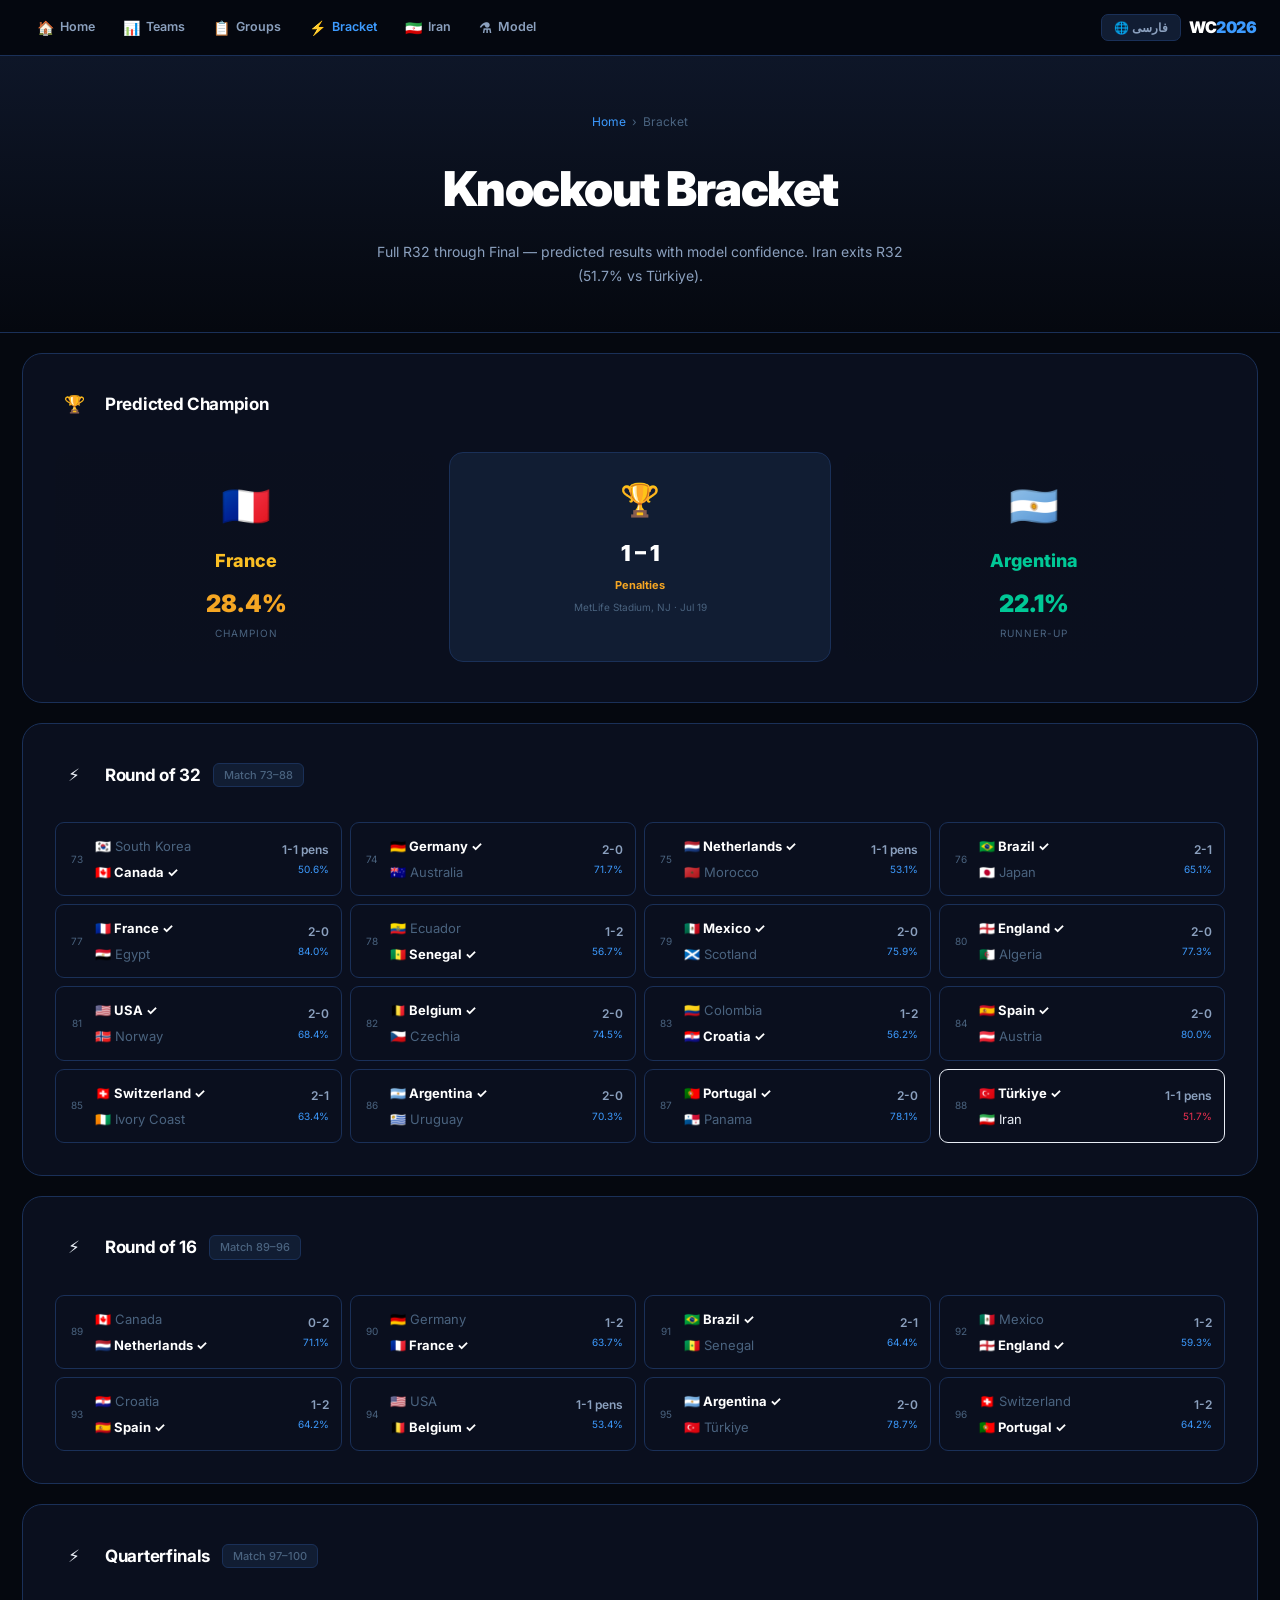
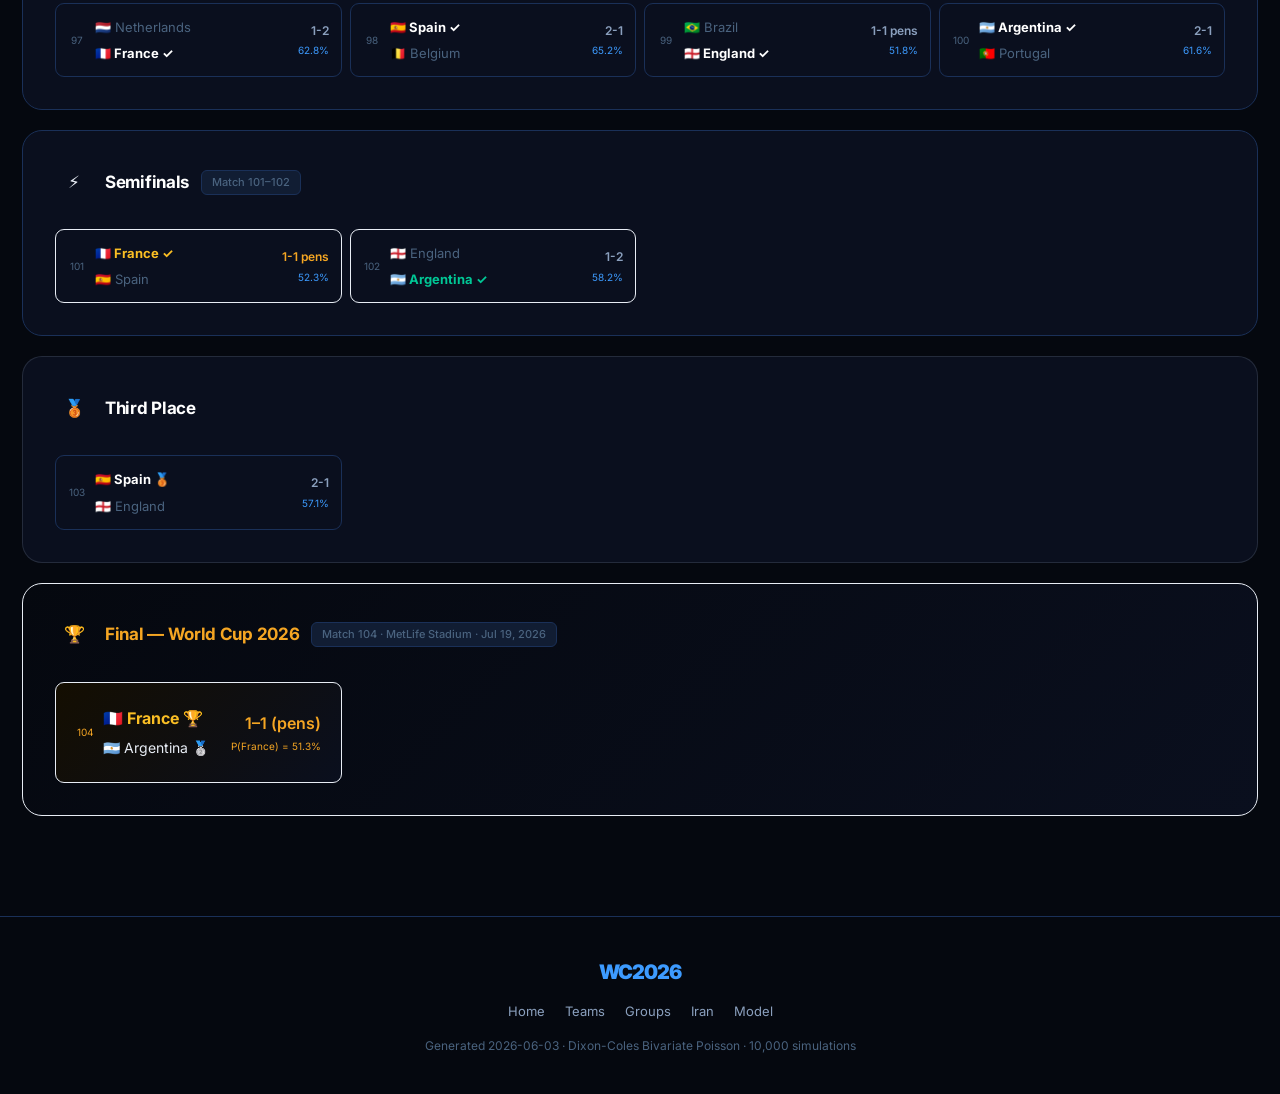
==== bracket.html @ c9d3f352 "Rebuild as multi-page site with modern UX and bilingual EN/FA support 6 pages: Home, Teams (searchab" ====
<!doctype html>
<html lang="en">
<head>
<meta charset="utf-8"/>
<meta name="viewport" content="width=device-width,initial-scale=1"/>
<title>Knockout Bracket — WC2026 Predictor</title>
<link rel="stylesheet" href="assets/style.css"/>
</head>
<body>
<nav>
  <div class="nav-links">
    <a class="nav-a" href="index.html"><span class="ico">🏠</span>Home</a>
    <a class="nav-a" href="teams.html"><span class="ico">📊</span>Teams</a>
    <a class="nav-a" href="groups.html"><span class="ico">📋</span>Groups</a>
    <a class="nav-a on" href="bracket.html"><span class="ico">⚡</span>Bracket</a>
    <a class="nav-a" href="iran.html"><span class="ico">🇮🇷</span>Iran</a>
    <a class="nav-a" href="model.html"><span class="ico">⚗</span>Model</a>
  </div>
  <button class="mob-menu" onclick="toggleMobileNav()">☰</button>
  <button class="lang-btn" onclick="toggleLang()" id="langbtn">🌐 فارسی</button>
  <a class="nav-brand" href="index.html">WC<span>2026</span></a>
</nav>

<div class="page-hero">
  <div class="breadcrumb"><a href="index.html">Home</a> <span>›</span> <span>Bracket</span></div>
  <h1 data-en="Knockout Bracket" data-fa="مسیر حذفی">Knockout Bracket</h1>
  <p data-en="Full R32 through Final — predicted results with model confidence. Iran exits R32 (51.7% vs Türkiye)." data-fa="از R32 تا فینال — نتایج پیش‌بینی‌شده با درصد اطمینان. ایران در R32 حذف می‌شود (۵۱.۷٪ در برابر ترکیه).">Full R32 through Final — predicted results with model confidence. Iran exits R32 (51.7% vs Türkiye).</p>
</div>

<main>

<div class="sec">
  <div class="sec-head">
    <div class="sec-ico">🏆</div>
    <div class="sec-ttl" data-en="Predicted Champion" data-fa="قهرمان پیش‌بینی‌شده">Predicted Champion</div>
  </div>
  <div style="display:grid;grid-template-columns:1fr 1fr 1fr;gap:12px;margin-bottom:8px">
    <div style="background:linear-gradient(135deg,#13100208,var(--s1));border:1px solid var(--gold)55;border-radius:var(--r);padding:20px;text-align:center">
      <div style="font-size:40px;margin-bottom:6px">🇫🇷</div>
      <div style="font-size:18px;font-weight:800;color:var(--amber)">France</div>
      <div style="font-size:24px;font-weight:900;color:var(--gold);margin-top:8px">28.4%</div>
      <div style="font-size:10px;color:var(--dim);text-transform:uppercase;letter-spacing:1px" data-en="Champion" data-fa="قهرمان">Champion</div>
    </div>
    <div style="background:var(--card);border:1px solid var(--b1);border-radius:var(--r);padding:20px;text-align:center">
      <div style="font-size:32px;margin-bottom:8px">🏆</div>
      <div style="font-size:22px;font-weight:900;color:#fff">1 – 1</div>
      <div style="font-size:11px;color:var(--gold);font-weight:700;margin-top:4px" data-en="Penalties" data-fa="پنالتی">Penalties</div>
      <div style="font-size:10px;color:var(--dim);margin-top:4px" data-en="MetLife Stadium, NJ · Jul 19" data-fa="ورزشگاه متلایف · ۱۹ ژوئیه">MetLife Stadium, NJ · Jul 19</div>
    </div>
    <div style="background:linear-gradient(135deg,#07160908,var(--s1));border:1px solid var(--teal)55;border-radius:var(--r);padding:20px;text-align:center">
      <div style="font-size:40px;margin-bottom:6px">🇦🇷</div>
      <div style="font-size:18px;font-weight:800;color:var(--teal)">Argentina</div>
      <div style="font-size:24px;font-weight:900;color:var(--teal);margin-top:8px">22.1%</div>
      <div style="font-size:10px;color:var(--dim);text-transform:uppercase;letter-spacing:1px" data-en="Runner-up" data-fa="نایب قهرمان">Runner-up</div>
    </div>
  </div>
</div>

<div class="sec">
  <div class="sec-head"><div class="sec-ico">⚡</div><div class="sec-ttl" data-en="Round of 32" data-fa="مرحله ۳۲ تیم">Round of 32</div><div class="sec-sub" data-en="Match 73–88" data-fa="بازی ۷۳–۸۸">Match 73–88</div></div>
  <div class="mgrid">
    <div class="mc"><span class="mn">73</span><div class="mts"><div class="tl l">🇰🇷 South Korea</div><div class="tl w">🇨🇦 Canada ✓</div></div><div class="mm"><div class="mr">1-1 pens</div><div class="mc2">50.6%</div></div></div>
    <div class="mc"><span class="mn">74</span><div class="mts"><div class="tl w">🇩🇪 Germany ✓</div><div class="tl l">🇦🇺 Australia</div></div><div class="mm"><div class="mr">2-0</div><div class="mc2">71.7%</div></div></div>
    <div class="mc"><span class="mn">75</span><div class="mts"><div class="tl w">🇳🇱 Netherlands ✓</div><div class="tl l">🇲🇦 Morocco</div></div><div class="mm"><div class="mr">1-1 pens</div><div class="mc2">53.1%</div></div></div>
    <div class="mc"><span class="mn">76</span><div class="mts"><div class="tl w">🇧🇷 Brazil ✓</div><div class="tl l">🇯🇵 Japan</div></div><div class="mm"><div class="mr">2-1</div><div class="mc2">65.1%</div></div></div>
    <div class="mc"><span class="mn">77</span><div class="mts"><div class="tl w">🇫🇷 France ✓</div><div class="tl l">🇪🇬 Egypt</div></div><div class="mm"><div class="mr">2-0</div><div class="mc2">84.0%</div></div></div>
    <div class="mc"><span class="mn">78</span><div class="mts"><div class="tl l">🇪🇨 Ecuador</div><div class="tl w">🇸🇳 Senegal ✓</div></div><div class="mm"><div class="mr">1-2</div><div class="mc2">56.7%</div></div></div>
    <div class="mc"><span class="mn">79</span><div class="mts"><div class="tl w">🇲🇽 Mexico ✓</div><div class="tl l">🏴󠁧󠁢󠁳󠁣󠁴󠁿 Scotland</div></div><div class="mm"><div class="mr">2-0</div><div class="mc2">75.9%</div></div></div>
    <div class="mc"><span class="mn">80</span><div class="mts"><div class="tl w">🏴󠁧󠁢󠁥󠁮󠁧󠁿 England ✓</div><div class="tl l">🇩🇿 Algeria</div></div><div class="mm"><div class="mr">2-0</div><div class="mc2">77.3%</div></div></div>
    <div class="mc"><span class="mn">81</span><div class="mts"><div class="tl w">🇺🇸 USA ✓</div><div class="tl l">🇳🇴 Norway</div></div><div class="mm"><div class="mr">2-0</div><div class="mc2">68.4%</div></div></div>
    <div class="mc"><span class="mn">82</span><div class="mts"><div class="tl w">🇧🇪 Belgium ✓</div><div class="tl l">🇨🇿 Czechia</div></div><div class="mm"><div class="mr">2-0</div><div class="mc2">74.5%</div></div></div>
    <div class="mc"><span class="mn">83</span><div class="mts"><div class="tl l">🇨🇴 Colombia</div><div class="tl w">🇭🇷 Croatia ✓</div></div><div class="mm"><div class="mr">1-2</div><div class="mc2">56.2%</div></div></div>
    <div class="mc"><span class="mn">84</span><div class="mts"><div class="tl w">🇪🇸 Spain ✓</div><div class="tl l">🇦🇹 Austria</div></div><div class="mm"><div class="mr">2-0</div><div class="mc2">80.0%</div></div></div>
    <div class="mc"><span class="mn">85</span><div class="mts"><div class="tl w">🇨🇭 Switzerland ✓</div><div class="tl l">🇨🇮 Ivory Coast</div></div><div class="mm"><div class="mr">2-1</div><div class="mc2">63.4%</div></div></div>
    <div class="mc"><span class="mn">86</span><div class="mts"><div class="tl w">🇦🇷 Argentina ✓</div><div class="tl l">🇺🇾 Uruguay</div></div><div class="mm"><div class="mr">2-0</div><div class="mc2">70.3%</div></div></div>
    <div class="mc"><span class="mn">87</span><div class="mts"><div class="tl w">🇵🇹 Portugal ✓</div><div class="tl l">🇵🇦 Panama</div></div><div class="mm"><div class="mr">2-0</div><div class="mc2">78.1%</div></div></div>
    <div class="mc iran-m"><span class="mn">88</span><div class="mts"><div class="tl w">🇹🇷 Türkiye ✓</div><div class="tl l" style="color:var(--iran)88">🇮🇷 Iran</div></div><div class="mm"><div class="mr">1-1 pens</div><div class="mc2" style="color:var(--red)">51.7%</div></div></div>
  </div>
</div>

<div class="sec">
  <div class="sec-head"><div class="sec-ico">⚡</div><div class="sec-ttl" data-en="Round of 16" data-fa="مرحله ۱۶ تیم">Round of 16</div><div class="sec-sub">Match 89–96</div></div>
  <div class="mgrid">
    <div class="mc"><span class="mn">89</span><div class="mts"><div class="tl l">🇨🇦 Canada</div><div class="tl w">🇳🇱 Netherlands ✓</div></div><div class="mm"><div class="mr">0-2</div><div class="mc2">71.1%</div></div></div>
    <div class="mc"><span class="mn">90</span><div class="mts"><div class="tl l">🇩🇪 Germany</div><div class="tl w">🇫🇷 France ✓</div></div><div class="mm"><div class="mr">1-2</div><div class="mc2">63.7%</div></div></div>
    <div class="mc"><span class="mn">91</span><div class="mts"><div class="tl w">🇧🇷 Brazil ✓</div><div class="tl l">🇸🇳 Senegal</div></div><div class="mm"><div class="mr">2-1</div><div class="mc2">64.4%</div></div></div>
    <div class="mc"><span class="mn">92</span><div class="mts"><div class="tl l">🇲🇽 Mexico</div><div class="tl w">🏴󠁧󠁢󠁥󠁮󠁧󠁿 England ✓</div></div><div class="mm"><div class="mr">1-2</div><div class="mc2">59.3%</div></div></div>
    <div class="mc"><span class="mn">93</span><div class="mts"><div class="tl l">🇭🇷 Croatia</div><div class="tl w">🇪🇸 Spain ✓</div></div><div class="mm"><div class="mr">1-2</div><div class="mc2">64.2%</div></div></div>
    <div class="mc"><span class="mn">94</span><div class="mts"><div class="tl l">🇺🇸 USA</div><div class="tl w">🇧🇪 Belgium ✓</div></div><div class="mm"><div class="mr">1-1 pens</div><div class="mc2">53.4%</div></div></div>
    <div class="mc"><span class="mn">95</span><div class="mts"><div class="tl w">🇦🇷 Argentina ✓</div><div class="tl l">🇹🇷 Türkiye</div></div><div class="mm"><div class="mr">2-0</div><div class="mc2">78.7%</div></div></div>
    <div class="mc"><span class="mn">96</span><div class="mts"><div class="tl l">🇨🇭 Switzerland</div><div class="tl w">🇵🇹 Portugal ✓</div></div><div class="mm"><div class="mr">1-2</div><div class="mc2">64.2%</div></div></div>
  </div>
</div>

<div class="sec">
  <div class="sec-head"><div class="sec-ico">⚡</div><div class="sec-ttl" data-en="Quarterfinals" data-fa="ربع‌نهایی">Quarterfinals</div><div class="sec-sub">Match 97–100</div></div>
  <div class="mgrid">
    <div class="mc"><span class="mn">97</span><div class="mts"><div class="tl l">🇳🇱 Netherlands</div><div class="tl w">🇫🇷 France ✓</div></div><div class="mm"><div class="mr">1-2</div><div class="mc2">62.8%</div></div></div>
    <div class="mc"><span class="mn">98</span><div class="mts"><div class="tl w">🇪🇸 Spain ✓</div><div class="tl l">🇧🇪 Belgium</div></div><div class="mm"><div class="mr">2-1</div><div class="mc2">65.2%</div></div></div>
    <div class="mc"><span class="mn">99</span><div class="mts"><div class="tl l">🇧🇷 Brazil</div><div class="tl w">🏴󠁧󠁢󠁥󠁮󠁧󠁿 England ✓</div></div><div class="mm"><div class="mr">1-1 pens</div><div class="mc2">51.8%</div></div></div>
    <div class="mc"><span class="mn">100</span><div class="mts"><div class="tl w">🇦🇷 Argentina ✓</div><div class="tl l">🇵🇹 Portugal</div></div><div class="mm"><div class="mr">2-1</div><div class="mc2">61.6%</div></div></div>
  </div>
</div>

<div class="sec">
  <div class="sec-head"><div class="sec-ico">⚡</div><div class="sec-ttl" data-en="Semifinals" data-fa="نیمه‌نهایی">Semifinals</div><div class="sec-sub">Match 101–102</div></div>
  <div class="mgrid">
    <div class="mc" style="border-color:var(--gold)40"><span class="mn">101</span><div class="mts"><div class="tl w" style="color:var(--amber)">🇫🇷 France ✓</div><div class="tl l">🇪🇸 Spain</div></div><div class="mm"><div class="mr" style="color:var(--gold)">1-1 pens</div><div class="mc2">52.3%</div></div></div>
    <div class="mc" style="border-color:var(--teal)40"><span class="mn">102</span><div class="mts"><div class="tl l">🏴󠁧󠁢󠁥󠁮󠁧󠁿 England</div><div class="tl w" style="color:var(--teal)">🇦🇷 Argentina ✓</div></div><div class="mm"><div class="mr">1-2</div><div class="mc2">58.2%</div></div></div>
  </div>
</div>

<div class="sec" style="border-color:#94a3b830">
  <div class="sec-head"><div class="sec-ico">🥉</div><div class="sec-ttl" data-en="Third Place" data-fa="رتبه سوم">Third Place</div></div>
  <div class="mgrid">
    <div class="mc"><span class="mn">103</span><div class="mts"><div class="tl w">🇪🇸 Spain 🥉</div><div class="tl l">🏴󠁧󠁢󠁥󠁮󠁧󠁿 England</div></div><div class="mm"><div class="mr">2-1</div><div class="mc2">57.1%</div></div></div>
  </div>
</div>

<div class="sec" style="background:linear-gradient(135deg,#130e0100,var(--s1));border-color:var(--gold)55">
  <div class="sec-head"><div class="sec-ico" style="background:var(--gold)15;border-color:var(--gold)40">🏆</div><div class="sec-ttl" style="color:var(--gold)" data-en="Final — World Cup 2026" data-fa="فینال — جام جهانی ۲۰۲۶">Final — World Cup 2026</div><div class="sec-sub" data-en="Match 104 · MetLife Stadium · Jul 19, 2026" data-fa="بازی ۱۰۴ · استادیوم متلایف · ۱۹ ژوئیه ۲۰۲۶">Match 104 · MetLife Stadium · Jul 19, 2026</div></div>
  <div class="mgrid">
    <div class="mc final-m" style="padding:20px">
      <span class="mn" style="color:var(--gold)">104</span>
      <div class="mts">
        <div class="tl w" style="color:var(--amber);font-size:16px">🇫🇷 France 🏆</div>
        <div class="tl l" style="color:var(--teal)88;font-size:14px">🇦🇷 Argentina 🥈</div>
      </div>
      <div class="mm">
        <div class="mr" style="font-size:16px;color:var(--gold)">1–1 (pens)</div>
        <div class="mc2" style="color:var(--gold)">P(France) = 51.3%</div>
      </div>
    </div>
  </div>
</div>

</main>

<footer>
  <div class="f-logo">WC2026</div>
  <div class="f-links">
    <a href="index.html">Home</a><a href="teams.html">Teams</a><a href="groups.html">Groups</a><a href="iran.html">Iran</a><a href="model.html">Model</a>
  </div>
  <div>Generated 2026-06-03 · Dixon-Coles Bivariate Poisson · 10,000 simulations</div>
</footer>
<script src="assets/app.js"></script>
</body>
</html>
---- assets/style.css ----
@import url('https://fonts.googleapis.com/css2?family=Inter:wght@300;400;500;600;700;800;900&family=Vazirmatn:wght@400;500;600;700;800&display=swap');

:root{
  --bg:#05080f;
  --s1:#0a0f1e;
  --s2:#0e1628;
  --card:#111d33;
  --card2:#162440;
  --b1:#1a3058;
  --b2:#1e3a6e;
  --text:#e8edf5;
  --sub:#8ba0be;
  --dim:#4a637f;
  --blue:#3d9bff;
  --indigo:#7c6ef9;
  --teal:#00c896;
  --gold:#f5a623;
  --amber:#fbbf24;
  --red:#f03050;
  --green:#22d3a0;
  --iran:#4ade80;
  --r:14px;
  --rs:9px;
}
*,*::before,*::after{box-sizing:border-box;margin:0;padding:0}
html{scroll-behavior:smooth}
body{font-family:'Inter',system-ui,sans-serif;background:var(--bg);color:var(--text);line-height:1.7;overflow-x:hidden;-webkit-font-smoothing:antialiased}
body.fa{font-family:'Vazirmatn',system-ui,sans-serif}

/* NAV */
nav{position:sticky;top:0;z-index:200;background:#05080fee;backdrop-filter:blur(24px) saturate(1.6);border-bottom:1px solid var(--b1);height:56px;display:flex;align-items:center;padding:0 24px;gap:8px}
.nav-brand{font-size:16px;font-weight:900;letter-spacing:-0.5px;color:#fff;white-space:nowrap;text-decoration:none}
.nav-brand span{color:var(--blue)}
.nav-links{display:flex;gap:2px;margin-right:auto}
.nav-a{display:flex;align-items:center;gap:6px;background:none;border:none;font:600 12.5px/1 'Inter',sans-serif;color:var(--sub);padding:7px 13px;border-radius:7px;cursor:pointer;transition:.15s;white-space:nowrap;text-decoration:none}
.nav-a:hover{background:var(--card);color:var(--text)}
.nav-a.on{background:var(--blue)18;color:var(--blue)}
.nav-a .ico{font-size:14px}
.lang-btn{background:var(--card);border:1px solid var(--b1);border-radius:7px;font:600 12px 'Inter',sans-serif;color:var(--sub);padding:5px 12px;cursor:pointer;transition:.15s}
.lang-btn:hover{border-color:var(--b2);color:var(--text)}
.mob-menu{display:none;background:none;border:none;color:var(--sub);font-size:20px;cursor:pointer;padding:4px 8px}

/* LAYOUT */
main{max-width:1300px;margin:0 auto;padding:0 22px 80px}

/* SECTION */
.sec{background:var(--s1);border:1px solid var(--b1);border-radius:20px;padding:32px;margin:20px 0;position:relative;overflow:hidden}
.sec::before{content:'';position:absolute;top:0;left:0;right:0;height:1px;background:linear-gradient(90deg,transparent,var(--blue)50,transparent)}
.sec-head{display:flex;align-items:center;gap:12px;margin-bottom:28px}
.sec-ico{width:38px;height:38px;border-radius:10px;background:var(--blue)15;border:1px solid var(--blue)30;display:flex;align-items:center;justify-content:center;font-size:17px;flex-shrink:0}
.sec-ttl{font-size:17px;font-weight:700;color:#fff;letter-spacing:-.3px}
.sec-sub{margin-right:auto;font-size:11px;color:var(--dim);background:var(--card);border:1px solid var(--b1);border-radius:6px;padding:2px 10px;font-weight:500}

/* PAGE HERO */
.page-hero{padding:56px 24px 44px;text-align:center;border-bottom:1px solid var(--b1);background:linear-gradient(180deg,var(--s2) 0%,var(--bg) 100%);position:relative;overflow:hidden}
.page-hero::before{content:'';position:absolute;inset:0;background:radial-gradient(ellipse 80% 60% at 50% 0%,var(--blue)10 0%,transparent 70%)}
.page-hero h1{font-size:clamp(26px,4vw,48px);font-weight:900;letter-spacing:-1.5px;color:#fff;margin-bottom:10px}
.page-hero p{font-size:14px;color:var(--sub);max-width:540px;margin:0 auto}
.breadcrumb{display:flex;align-items:center;gap:6px;justify-content:center;font-size:12px;color:var(--dim);margin-bottom:16px}
.breadcrumb a{color:var(--blue);text-decoration:none}
.breadcrumb a:hover{text-decoration:underline}

/* TABLES */
.tw{overflow-x:auto;border-radius:var(--rs)}
table{width:100%;border-collapse:collapse;font-size:13px;direction:ltr;text-align:left}
th{background:var(--card2);color:var(--sub);font-weight:600;padding:10px 12px;white-space:nowrap;font-size:11px;text-transform:uppercase;letter-spacing:.5px;position:sticky;top:0;z-index:2}
td{padding:9px 12px;border-bottom:1px solid #0c1a2a;white-space:nowrap;vertical-align:middle}
tr:last-child td{border-bottom:none}
tr:hover td{background:#0d1e3080}
.row-ir td{background:#071a0e!important}
.row-ir:hover td{background:#0a2214!important}
.row-ch td{background:#13100200!important}
.row-ru td{background:#07160900!important}
.row-top td{background:#0a1628!important}

/* BADGES */
.b{display:inline-flex;align-items:center;padding:2px 9px;border-radius:99px;font-size:10.5px;font-weight:700;white-space:nowrap}
.b-g{background:#0b2e20;color:#34d399;border:1px solid #16a34a40}
.b-o{background:#1f0a0a;color:#f87171;border:1px solid #ef444440}
.b-q{background:#0a1e35;color:#60a5fa;border:1px solid #3b82f640}
.b-c{background:var(--card2);color:var(--sub);border:1px solid var(--b1);font-size:10px;padding:1px 7px}
.b-gold{background:#1a1000;color:var(--gold);border:1px solid var(--gold)40}
.b-model{background:var(--blue)12;color:var(--blue);border:1px solid var(--blue)30}

/* PROB BAR */
.pb{display:flex;align-items:center;gap:6px}
.pt{width:44px;height:4px;background:var(--card2);border-radius:99px;overflow:hidden;flex-shrink:0}
.pf{height:100%;border-radius:99px;background:var(--blue)}
.pf.g{background:var(--green)}
.pf.r{background:var(--red)}

/* POISSON CARDS */
.pgrid{display:grid;grid-template-columns:repeat(auto-fit,minmax(260px,1fr));gap:14px;margin-bottom:20px}
.pc{background:var(--card);border:1px solid var(--b1);border-radius:var(--r);padding:18px 20px}
.pc-head{display:flex;justify-content:space-between;align-items:flex-start;margin-bottom:14px}
.pc-m{font-size:13.5px;font-weight:700;color:#fff}
.pc-l{font-size:11px;color:var(--dim);margin-top:2px}
.pc-rows{display:flex;flex-direction:column;gap:7px}
.pr{display:grid;grid-template-columns:64px 1fr 44px;align-items:center;gap:8px}
.pr-l{font-size:12px;color:var(--sub)}
.pt2{height:8px;background:var(--card2);border-radius:99px;overflow:hidden}
.pf2{height:100%;border-radius:99px}
.pf2.blue{background:linear-gradient(90deg,#3d9bff,#60c0ff)}
.pf2.grey{background:linear-gradient(90deg,#3a4a5a,#5a6a7a)}
.pf2.green{background:linear-gradient(90deg,#00c896,#22d3a0)}
.pr-v{font-size:12.5px;font-weight:700;color:var(--text);text-align:right}

/* BRACKET MATCHES */
.bstage{background:var(--card);border:1px solid var(--b1);border-radius:var(--r);padding:18px 20px;margin:14px 0}
.bstage-l{font-size:10.5px;font-weight:700;text-transform:uppercase;letter-spacing:1.5px;color:var(--dim);margin-bottom:14px;display:flex;align-items:center;gap:8px}
.bstage-l::after{content:'';flex:1;height:1px;background:var(--b1)}
.mgrid{display:grid;grid-template-columns:repeat(auto-fill,minmax(256px,1fr));gap:8px}
.mc{background:var(--s1);border:1px solid var(--b1);border-radius:9px;padding:10px 12px;display:flex;align-items:center;gap:9px;transition:.15s}
.mc:hover{border-color:var(--b2)}
.mc.iran-m{border-color:var(--iran)40}
.mc.final-m{background:linear-gradient(135deg,#140e01,var(--s1));border-color:var(--gold)55}
.mn{font-size:10px;color:var(--dim);width:18px;text-align:center;flex-shrink:0}
.mts{flex:1}
.tl{display:flex;align-items:center;gap:6px;font-size:13px;padding:2px 0}
.tl.w{font-weight:700;color:#fff}
.tl.l{color:var(--dim)}
.mm{text-align:right;flex-shrink:0}
.mr{font-size:12px;color:var(--sub);font-weight:600}
.mc2{font-size:10px;color:var(--blue);margin-top:1px}

/* GROUP TABS */
.tabs{display:flex;gap:3px;flex-wrap:wrap;background:var(--card);border:1px solid var(--b1);border-radius:var(--rs);padding:4px;margin-bottom:18px}
.tb{background:none;border:none;border-radius:6px;padding:6px 13px;font:700 13px 'Inter',sans-serif;color:var(--sub);cursor:pointer;transition:.15s}
.tb:hover{background:var(--card2);color:var(--text)}
.tb.on{background:var(--blue);color:#fff}
.tp{display:none}
.tp.on{display:block}

/* IRAN BOX */
.ibox{background:linear-gradient(135deg,#06140a,var(--s1));border:1px solid var(--iran)30;border-radius:var(--r);padding:18px 20px;margin-bottom:18px;box-shadow:0 0 30px var(--iran)08}
.ibox-t{font-size:14px;font-weight:700;color:var(--iran);margin-bottom:7px}

/* NOTICE */
.notice{display:flex;gap:11px;background:linear-gradient(135deg,#1a0d00,var(--s1));border:1px solid var(--gold)28;border-radius:var(--rs);padding:13px 17px;margin-top:16px;font-size:13px;color:#fde68a;line-height:1.6}

/* CHIPS */
.chips{display:grid;grid-template-columns:repeat(auto-fit,minmax(160px,1fr));gap:10px;margin-top:4px}
.chip{background:var(--card);border:1px solid var(--b1);border-radius:var(--r);padding:15px 17px;transition:.15s}
.chip:hover{border-color:var(--b2);transform:translateY(-1px)}
.chip.iran{border-color:var(--iran)40;background:linear-gradient(135deg,#071a0e,var(--card))}
.chip-l{font-size:10px;text-transform:uppercase;letter-spacing:1px;color:var(--dim);font-weight:600;margin-bottom:6px}
.chip-v{font-size:20px;font-weight:800;color:#fff;margin-bottom:3px}
.chip-s{font-size:12px;color:var(--sub)}

/* MODEL STEPS */
.steps{display:grid;grid-template-columns:repeat(auto-fit,minmax(240px,1fr));gap:12px;margin-bottom:24px}
.step{background:var(--card);border:1px solid var(--b1);border-radius:var(--r);padding:18px}
.step-n{font-size:10px;font-weight:700;text-transform:uppercase;letter-spacing:1px;color:var(--blue);margin-bottom:6px}
.step-t{font-size:13.5px;font-weight:700;color:#fff;margin-bottom:6px}
.step-d{font-size:12px;color:var(--sub);line-height:1.6}
.step-f{margin-top:10px;background:var(--bg);border:1px solid var(--b1);border-radius:6px;padding:8px 12px;font-family:'Courier New',monospace;font-size:11px;color:var(--teal);direction:ltr;text-align:left;line-height:1.6}

/* WEIGHT ROWS */
.wrows{display:flex;flex-direction:column;gap:5px;margin-top:4px}
.wr{display:grid;grid-template-columns:56px 1fr 46px 160px;gap:10px;align-items:center;padding:7px 10px;border-radius:7px;transition:.15s}
.wr:hover{background:var(--card)}
.wc{font-size:10.5px;color:var(--dim);font-weight:600;font-family:monospace}
.wn{font-size:13px;color:var(--text)}
.wp{font-size:13px;font-weight:700;color:var(--gold);direction:ltr;text-align:left}
.wb{height:6px;background:var(--card2);border-radius:99px;overflow:hidden}
.wbf{height:100%;border-radius:99px;background:linear-gradient(90deg,var(--blue),var(--indigo))}
.wbf.hi{background:linear-gradient(90deg,var(--gold),var(--amber))}

/* SCROLL */
::-webkit-scrollbar{width:5px;height:5px}
::-webkit-scrollbar-track{background:var(--bg)}
::-webkit-scrollbar-thumb{background:var(--b1);border-radius:99px}
::-webkit-scrollbar-thumb:hover{background:var(--blue)60}

/* FOOTER */
footer{text-align:center;padding:36px;color:var(--dim);font-size:12px;border-top:1px solid var(--b1);line-height:1.9}
.f-logo{font-size:20px;font-weight:900;color:var(--blue);letter-spacing:-1px;margin-bottom:8px}
.f-links{display:flex;justify-content:center;gap:20px;margin-bottom:12px;flex-wrap:wrap}
.f-links a{color:var(--sub);text-decoration:none;font-size:13px;transition:.15s}
.f-links a:hover{color:var(--blue)}

/* RESPONSIVE */
@media(max-width:900px){
  .nav-links{display:none}
  .mob-menu{display:block}
  .nav-links.open{display:flex;flex-direction:column;position:absolute;top:56px;left:0;right:0;background:#05080fff;border-bottom:1px solid var(--b1);padding:10px 16px;gap:4px;z-index:300}
  main{padding:0 12px 60px}
  .sec{padding:18px 14px}
  .mgrid{grid-template-columns:1fr}
  .wr{grid-template-columns:46px 1fr 38px}
  .wb{display:none}
  .page-hero{padding:36px 16px 30px}
}
@media(max-width:560px){
  .steps{grid-template-columns:1fr}
  .pgrid{grid-template-columns:1fr}
}

/* FA */
[dir=rtl] table{direction:rtl;text-align:right}
[dir=rtl] .wp{direction:rtl}
[dir=rtl] .step-f{direction:ltr}
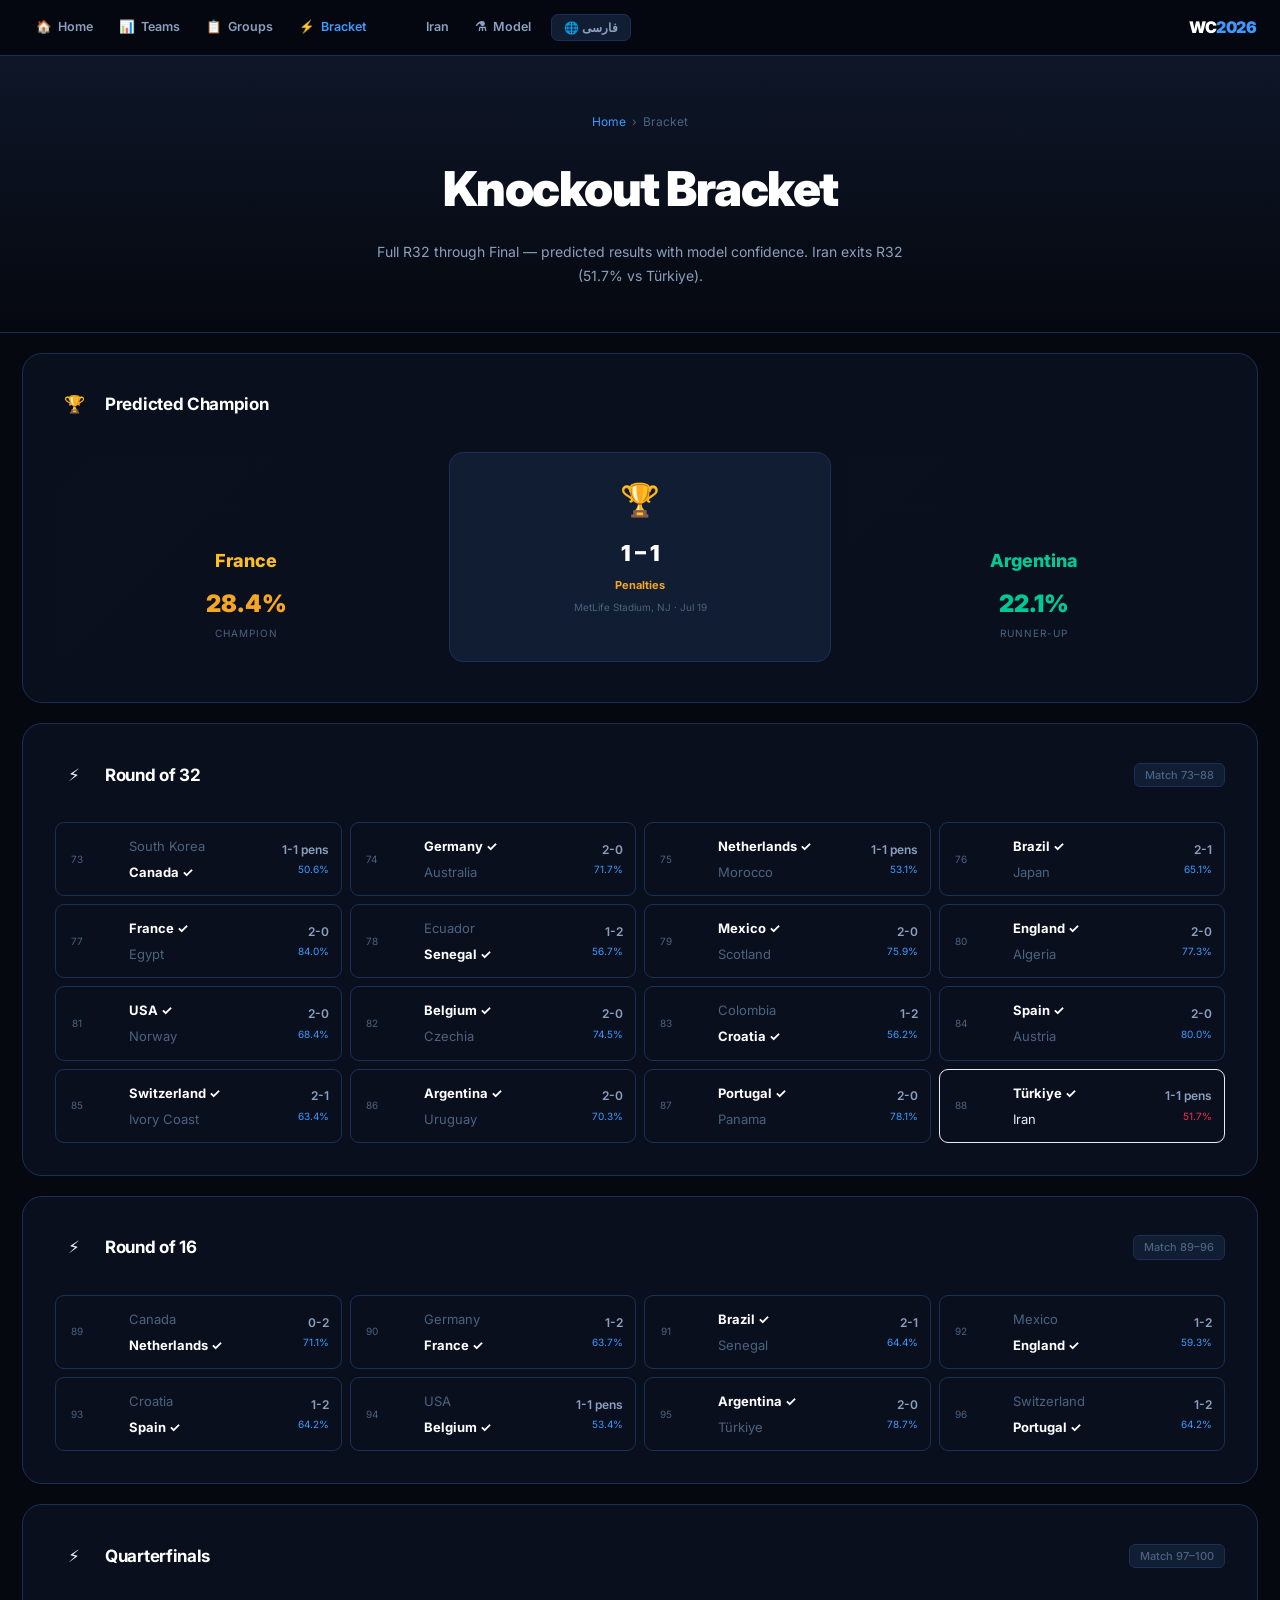
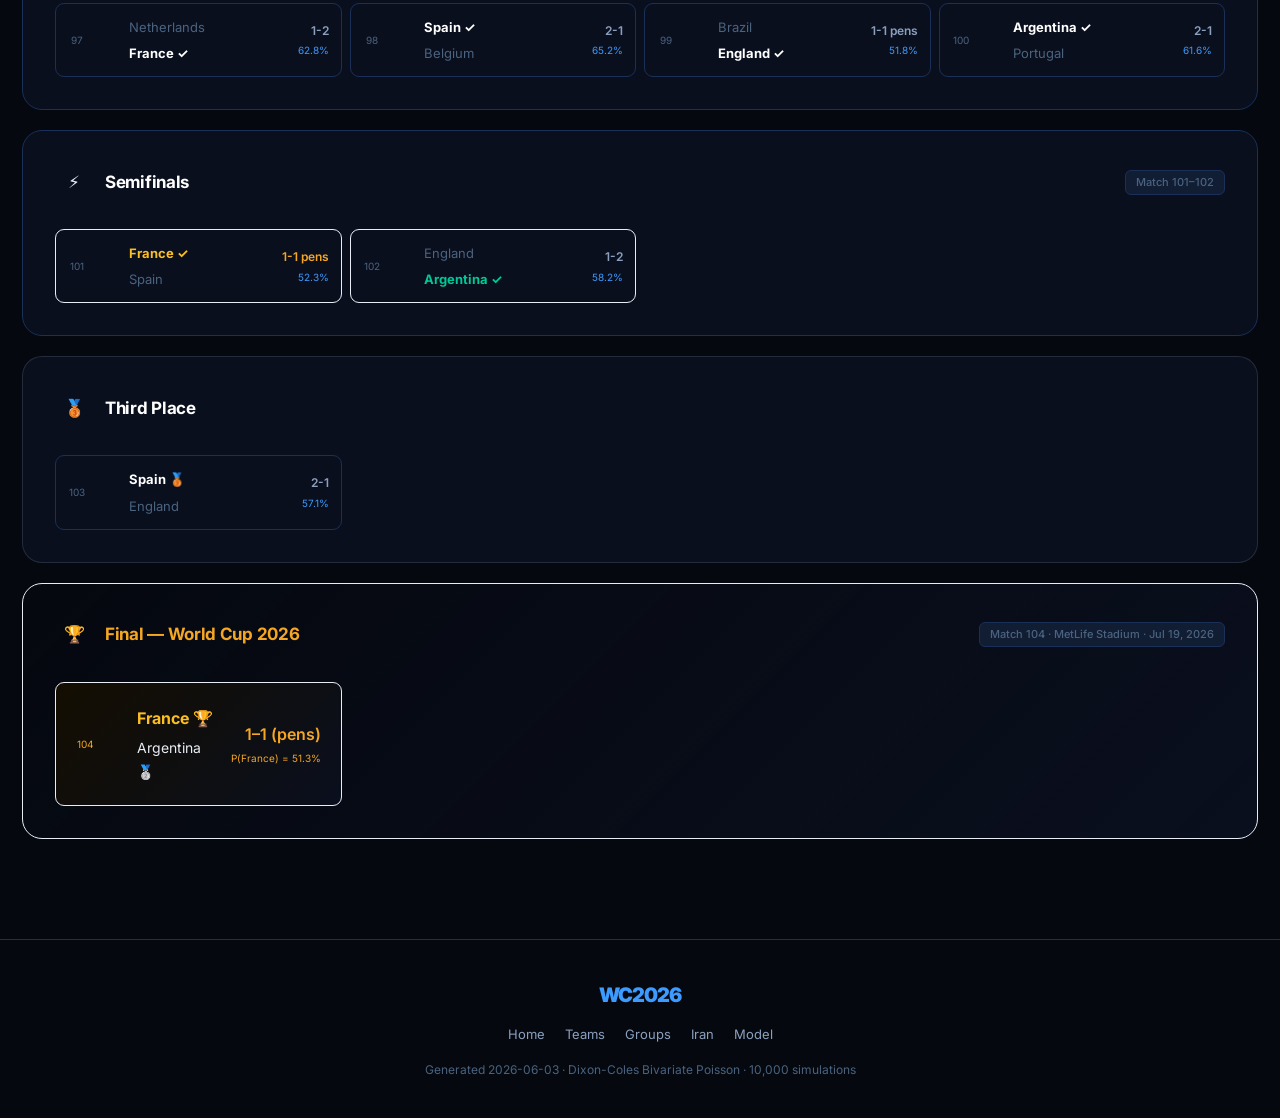
==== commit dda891f7: "Fix: real simulation engine + flag images + hero image 1. index.html: Replace hardcoded static HTML " ====
--- a/bracket.html
+++ b/bracket.html
@@ -13,7 +13,7 @@
     <a class="nav-a" href="teams.html"><span class="ico">📊</span>Teams</a>
     <a class="nav-a" href="groups.html"><span class="ico">📋</span>Groups</a>
     <a class="nav-a on" href="bracket.html"><span class="ico">⚡</span>Bracket</a>
-    <a class="nav-a" href="iran.html"><span class="ico">🇮🇷</span>Iran</a>
+    <a class="nav-a" href="iran.html"><span class="ico"><img src="https://flagcdn.com/w40/ir.png" class="f-img" alt="" onerror='this.style.opacity=0.2'></span>Iran</a>
     <a class="nav-a" href="model.html"><span class="ico">⚗</span>Model</a>
   </div>
   <button class="mob-menu" onclick="toggleMobileNav()">☰</button>
@@ -36,7 +36,7 @@
   </div>
   <div style="display:grid;grid-template-columns:1fr 1fr 1fr;gap:12px;margin-bottom:8px">
     <div style="background:linear-gradient(135deg,#13100208,var(--s1));border:1px solid var(--gold)55;border-radius:var(--r);padding:20px;text-align:center">
-      <div style="font-size:40px;margin-bottom:6px">🇫🇷</div>
+      <div style="font-size:40px;margin-bottom:6px"><img src="https://flagcdn.com/w40/fr.png" class="f-img" alt="" onerror='this.style.opacity=0.2'></div>
       <div style="font-size:18px;font-weight:800;color:var(--amber)">France</div>
       <div style="font-size:24px;font-weight:900;color:var(--gold);margin-top:8px">28.4%</div>
       <div style="font-size:10px;color:var(--dim);text-transform:uppercase;letter-spacing:1px" data-en="Champion" data-fa="قهرمان">Champion</div>
@@ -48,7 +48,7 @@
       <div style="font-size:10px;color:var(--dim);margin-top:4px" data-en="MetLife Stadium, NJ · Jul 19" data-fa="ورزشگاه متلایف · ۱۹ ژوئیه">MetLife Stadium, NJ · Jul 19</div>
     </div>
     <div style="background:linear-gradient(135deg,#07160908,var(--s1));border:1px solid var(--teal)55;border-radius:var(--r);padding:20px;text-align:center">
-      <div style="font-size:40px;margin-bottom:6px">🇦🇷</div>
+      <div style="font-size:40px;margin-bottom:6px"><img src="https://flagcdn.com/w40/ar.png" class="f-img" alt="" onerror='this.style.opacity=0.2'></div>
       <div style="font-size:18px;font-weight:800;color:var(--teal)">Argentina</div>
       <div style="font-size:24px;font-weight:900;color:var(--teal);margin-top:8px">22.1%</div>
       <div style="font-size:10px;color:var(--dim);text-transform:uppercase;letter-spacing:1px" data-en="Runner-up" data-fa="نایب قهرمان">Runner-up</div>
@@ -59,61 +59,61 @@
 <div class="sec">
   <div class="sec-head"><div class="sec-ico">⚡</div><div class="sec-ttl" data-en="Round of 32" data-fa="مرحله ۳۲ تیم">Round of 32</div><div class="sec-sub" data-en="Match 73–88" data-fa="بازی ۷۳–۸۸">Match 73–88</div></div>
   <div class="mgrid">
-    <div class="mc"><span class="mn">73</span><div class="mts"><div class="tl l">🇰🇷 South Korea</div><div class="tl w">🇨🇦 Canada ✓</div></div><div class="mm"><div class="mr">1-1 pens</div><div class="mc2">50.6%</div></div></div>
-    <div class="mc"><span class="mn">74</span><div class="mts"><div class="tl w">🇩🇪 Germany ✓</div><div class="tl l">🇦🇺 Australia</div></div><div class="mm"><div class="mr">2-0</div><div class="mc2">71.7%</div></div></div>
-    <div class="mc"><span class="mn">75</span><div class="mts"><div class="tl w">🇳🇱 Netherlands ✓</div><div class="tl l">🇲🇦 Morocco</div></div><div class="mm"><div class="mr">1-1 pens</div><div class="mc2">53.1%</div></div></div>
-    <div class="mc"><span class="mn">76</span><div class="mts"><div class="tl w">🇧🇷 Brazil ✓</div><div class="tl l">🇯🇵 Japan</div></div><div class="mm"><div class="mr">2-1</div><div class="mc2">65.1%</div></div></div>
-    <div class="mc"><span class="mn">77</span><div class="mts"><div class="tl w">🇫🇷 France ✓</div><div class="tl l">🇪🇬 Egypt</div></div><div class="mm"><div class="mr">2-0</div><div class="mc2">84.0%</div></div></div>
-    <div class="mc"><span class="mn">78</span><div class="mts"><div class="tl l">🇪🇨 Ecuador</div><div class="tl w">🇸🇳 Senegal ✓</div></div><div class="mm"><div class="mr">1-2</div><div class="mc2">56.7%</div></div></div>
-    <div class="mc"><span class="mn">79</span><div class="mts"><div class="tl w">🇲🇽 Mexico ✓</div><div class="tl l">🏴󠁧󠁢󠁳󠁣󠁴󠁿 Scotland</div></div><div class="mm"><div class="mr">2-0</div><div class="mc2">75.9%</div></div></div>
-    <div class="mc"><span class="mn">80</span><div class="mts"><div class="tl w">🏴󠁧󠁢󠁥󠁮󠁧󠁿 England ✓</div><div class="tl l">🇩🇿 Algeria</div></div><div class="mm"><div class="mr">2-0</div><div class="mc2">77.3%</div></div></div>
-    <div class="mc"><span class="mn">81</span><div class="mts"><div class="tl w">🇺🇸 USA ✓</div><div class="tl l">🇳🇴 Norway</div></div><div class="mm"><div class="mr">2-0</div><div class="mc2">68.4%</div></div></div>
-    <div class="mc"><span class="mn">82</span><div class="mts"><div class="tl w">🇧🇪 Belgium ✓</div><div class="tl l">🇨🇿 Czechia</div></div><div class="mm"><div class="mr">2-0</div><div class="mc2">74.5%</div></div></div>
-    <div class="mc"><span class="mn">83</span><div class="mts"><div class="tl l">🇨🇴 Colombia</div><div class="tl w">🇭🇷 Croatia ✓</div></div><div class="mm"><div class="mr">1-2</div><div class="mc2">56.2%</div></div></div>
-    <div class="mc"><span class="mn">84</span><div class="mts"><div class="tl w">🇪🇸 Spain ✓</div><div class="tl l">🇦🇹 Austria</div></div><div class="mm"><div class="mr">2-0</div><div class="mc2">80.0%</div></div></div>
-    <div class="mc"><span class="mn">85</span><div class="mts"><div class="tl w">🇨🇭 Switzerland ✓</div><div class="tl l">🇨🇮 Ivory Coast</div></div><div class="mm"><div class="mr">2-1</div><div class="mc2">63.4%</div></div></div>
-    <div class="mc"><span class="mn">86</span><div class="mts"><div class="tl w">🇦🇷 Argentina ✓</div><div class="tl l">🇺🇾 Uruguay</div></div><div class="mm"><div class="mr">2-0</div><div class="mc2">70.3%</div></div></div>
-    <div class="mc"><span class="mn">87</span><div class="mts"><div class="tl w">🇵🇹 Portugal ✓</div><div class="tl l">🇵🇦 Panama</div></div><div class="mm"><div class="mr">2-0</div><div class="mc2">78.1%</div></div></div>
-    <div class="mc iran-m"><span class="mn">88</span><div class="mts"><div class="tl w">🇹🇷 Türkiye ✓</div><div class="tl l" style="color:var(--iran)88">🇮🇷 Iran</div></div><div class="mm"><div class="mr">1-1 pens</div><div class="mc2" style="color:var(--red)">51.7%</div></div></div>
+    <div class="mc"><span class="mn">73</span><div class="mts"><div class="tl l"><img src="https://flagcdn.com/w40/kr.png" class="f-img" alt="" onerror='this.style.opacity=0.2'> South Korea</div><div class="tl w"><img src="https://flagcdn.com/w40/ca.png" class="f-img" alt="" onerror='this.style.opacity=0.2'> Canada ✓</div></div><div class="mm"><div class="mr">1-1 pens</div><div class="mc2">50.6%</div></div></div>
+    <div class="mc"><span class="mn">74</span><div class="mts"><div class="tl w"><img src="https://flagcdn.com/w40/de.png" class="f-img" alt="" onerror='this.style.opacity=0.2'> Germany ✓</div><div class="tl l"><img src="https://flagcdn.com/w40/au.png" class="f-img" alt="" onerror='this.style.opacity=0.2'> Australia</div></div><div class="mm"><div class="mr">2-0</div><div class="mc2">71.7%</div></div></div>
+    <div class="mc"><span class="mn">75</span><div class="mts"><div class="tl w"><img src="https://flagcdn.com/w40/nl.png" class="f-img" alt="" onerror='this.style.opacity=0.2'> Netherlands ✓</div><div class="tl l"><img src="https://flagcdn.com/w40/ma.png" class="f-img" alt="" onerror='this.style.opacity=0.2'> Morocco</div></div><div class="mm"><div class="mr">1-1 pens</div><div class="mc2">53.1%</div></div></div>
+    <div class="mc"><span class="mn">76</span><div class="mts"><div class="tl w"><img src="https://flagcdn.com/w40/br.png" class="f-img" alt="" onerror='this.style.opacity=0.2'> Brazil ✓</div><div class="tl l"><img src="https://flagcdn.com/w40/jp.png" class="f-img" alt="" onerror='this.style.opacity=0.2'> Japan</div></div><div class="mm"><div class="mr">2-1</div><div class="mc2">65.1%</div></div></div>
+    <div class="mc"><span class="mn">77</span><div class="mts"><div class="tl w"><img src="https://flagcdn.com/w40/fr.png" class="f-img" alt="" onerror='this.style.opacity=0.2'> France ✓</div><div class="tl l"><img src="https://flagcdn.com/w40/eg.png" class="f-img" alt="" onerror='this.style.opacity=0.2'> Egypt</div></div><div class="mm"><div class="mr">2-0</div><div class="mc2">84.0%</div></div></div>
+    <div class="mc"><span class="mn">78</span><div class="mts"><div class="tl l"><img src="https://flagcdn.com/w40/ec.png" class="f-img" alt="" onerror='this.style.opacity=0.2'> Ecuador</div><div class="tl w"><img src="https://flagcdn.com/w40/sn.png" class="f-img" alt="" onerror='this.style.opacity=0.2'> Senegal ✓</div></div><div class="mm"><div class="mr">1-2</div><div class="mc2">56.7%</div></div></div>
+    <div class="mc"><span class="mn">79</span><div class="mts"><div class="tl w"><img src="https://flagcdn.com/w40/mx.png" class="f-img" alt="" onerror='this.style.opacity=0.2'> Mexico ✓</div><div class="tl l"><img src="https://flagcdn.com/w40/gb-sct.png" class="f-img" alt="" onerror='this.style.opacity=0.2'> Scotland</div></div><div class="mm"><div class="mr">2-0</div><div class="mc2">75.9%</div></div></div>
+    <div class="mc"><span class="mn">80</span><div class="mts"><div class="tl w"><img src="https://flagcdn.com/w40/gb-eng.png" class="f-img" alt="" onerror='this.style.opacity=0.2'> England ✓</div><div class="tl l"><img src="https://flagcdn.com/w40/dz.png" class="f-img" alt="" onerror='this.style.opacity=0.2'> Algeria</div></div><div class="mm"><div class="mr">2-0</div><div class="mc2">77.3%</div></div></div>
+    <div class="mc"><span class="mn">81</span><div class="mts"><div class="tl w"><img src="https://flagcdn.com/w40/us.png" class="f-img" alt="" onerror='this.style.opacity=0.2'> USA ✓</div><div class="tl l"><img src="https://flagcdn.com/w40/no.png" class="f-img" alt="" onerror='this.style.opacity=0.2'> Norway</div></div><div class="mm"><div class="mr">2-0</div><div class="mc2">68.4%</div></div></div>
+    <div class="mc"><span class="mn">82</span><div class="mts"><div class="tl w"><img src="https://flagcdn.com/w40/be.png" class="f-img" alt="" onerror='this.style.opacity=0.2'> Belgium ✓</div><div class="tl l"><img src="https://flagcdn.com/w40/cz.png" class="f-img" alt="" onerror='this.style.opacity=0.2'> Czechia</div></div><div class="mm"><div class="mr">2-0</div><div class="mc2">74.5%</div></div></div>
+    <div class="mc"><span class="mn">83</span><div class="mts"><div class="tl l"><img src="https://flagcdn.com/w40/co.png" class="f-img" alt="" onerror='this.style.opacity=0.2'> Colombia</div><div class="tl w"><img src="https://flagcdn.com/w40/hr.png" class="f-img" alt="" onerror='this.style.opacity=0.2'> Croatia ✓</div></div><div class="mm"><div class="mr">1-2</div><div class="mc2">56.2%</div></div></div>
+    <div class="mc"><span class="mn">84</span><div class="mts"><div class="tl w"><img src="https://flagcdn.com/w40/es.png" class="f-img" alt="" onerror='this.style.opacity=0.2'> Spain ✓</div><div class="tl l"><img src="https://flagcdn.com/w40/at.png" class="f-img" alt="" onerror='this.style.opacity=0.2'> Austria</div></div><div class="mm"><div class="mr">2-0</div><div class="mc2">80.0%</div></div></div>
+    <div class="mc"><span class="mn">85</span><div class="mts"><div class="tl w"><img src="https://flagcdn.com/w40/ch.png" class="f-img" alt="" onerror='this.style.opacity=0.2'> Switzerland ✓</div><div class="tl l"><img src="https://flagcdn.com/w40/ci.png" class="f-img" alt="" onerror='this.style.opacity=0.2'> Ivory Coast</div></div><div class="mm"><div class="mr">2-1</div><div class="mc2">63.4%</div></div></div>
+    <div class="mc"><span class="mn">86</span><div class="mts"><div class="tl w"><img src="https://flagcdn.com/w40/ar.png" class="f-img" alt="" onerror='this.style.opacity=0.2'> Argentina ✓</div><div class="tl l"><img src="https://flagcdn.com/w40/uy.png" class="f-img" alt="" onerror='this.style.opacity=0.2'> Uruguay</div></div><div class="mm"><div class="mr">2-0</div><div class="mc2">70.3%</div></div></div>
+    <div class="mc"><span class="mn">87</span><div class="mts"><div class="tl w"><img src="https://flagcdn.com/w40/pt.png" class="f-img" alt="" onerror='this.style.opacity=0.2'> Portugal ✓</div><div class="tl l"><img src="https://flagcdn.com/w40/pa.png" class="f-img" alt="" onerror='this.style.opacity=0.2'> Panama</div></div><div class="mm"><div class="mr">2-0</div><div class="mc2">78.1%</div></div></div>
+    <div class="mc iran-m"><span class="mn">88</span><div class="mts"><div class="tl w"><img src="https://flagcdn.com/w40/tr.png" class="f-img" alt="" onerror='this.style.opacity=0.2'> Türkiye ✓</div><div class="tl l" style="color:var(--iran)88"><img src="https://flagcdn.com/w40/ir.png" class="f-img" alt="" onerror='this.style.opacity=0.2'> Iran</div></div><div class="mm"><div class="mr">1-1 pens</div><div class="mc2" style="color:var(--red)">51.7%</div></div></div>
   </div>
 </div>
 
 <div class="sec">
   <div class="sec-head"><div class="sec-ico">⚡</div><div class="sec-ttl" data-en="Round of 16" data-fa="مرحله ۱۶ تیم">Round of 16</div><div class="sec-sub">Match 89–96</div></div>
   <div class="mgrid">
-    <div class="mc"><span class="mn">89</span><div class="mts"><div class="tl l">🇨🇦 Canada</div><div class="tl w">🇳🇱 Netherlands ✓</div></div><div class="mm"><div class="mr">0-2</div><div class="mc2">71.1%</div></div></div>
-    <div class="mc"><span class="mn">90</span><div class="mts"><div class="tl l">🇩🇪 Germany</div><div class="tl w">🇫🇷 France ✓</div></div><div class="mm"><div class="mr">1-2</div><div class="mc2">63.7%</div></div></div>
-    <div class="mc"><span class="mn">91</span><div class="mts"><div class="tl w">🇧🇷 Brazil ✓</div><div class="tl l">🇸🇳 Senegal</div></div><div class="mm"><div class="mr">2-1</div><div class="mc2">64.4%</div></div></div>
-    <div class="mc"><span class="mn">92</span><div class="mts"><div class="tl l">🇲🇽 Mexico</div><div class="tl w">🏴󠁧󠁢󠁥󠁮󠁧󠁿 England ✓</div></div><div class="mm"><div class="mr">1-2</div><div class="mc2">59.3%</div></div></div>
-    <div class="mc"><span class="mn">93</span><div class="mts"><div class="tl l">🇭🇷 Croatia</div><div class="tl w">🇪🇸 Spain ✓</div></div><div class="mm"><div class="mr">1-2</div><div class="mc2">64.2%</div></div></div>
-    <div class="mc"><span class="mn">94</span><div class="mts"><div class="tl l">🇺🇸 USA</div><div class="tl w">🇧🇪 Belgium ✓</div></div><div class="mm"><div class="mr">1-1 pens</div><div class="mc2">53.4%</div></div></div>
-    <div class="mc"><span class="mn">95</span><div class="mts"><div class="tl w">🇦🇷 Argentina ✓</div><div class="tl l">🇹🇷 Türkiye</div></div><div class="mm"><div class="mr">2-0</div><div class="mc2">78.7%</div></div></div>
-    <div class="mc"><span class="mn">96</span><div class="mts"><div class="tl l">🇨🇭 Switzerland</div><div class="tl w">🇵🇹 Portugal ✓</div></div><div class="mm"><div class="mr">1-2</div><div class="mc2">64.2%</div></div></div>
+    <div class="mc"><span class="mn">89</span><div class="mts"><div class="tl l"><img src="https://flagcdn.com/w40/ca.png" class="f-img" alt="" onerror='this.style.opacity=0.2'> Canada</div><div class="tl w"><img src="https://flagcdn.com/w40/nl.png" class="f-img" alt="" onerror='this.style.opacity=0.2'> Netherlands ✓</div></div><div class="mm"><div class="mr">0-2</div><div class="mc2">71.1%</div></div></div>
+    <div class="mc"><span class="mn">90</span><div class="mts"><div class="tl l"><img src="https://flagcdn.com/w40/de.png" class="f-img" alt="" onerror='this.style.opacity=0.2'> Germany</div><div class="tl w"><img src="https://flagcdn.com/w40/fr.png" class="f-img" alt="" onerror='this.style.opacity=0.2'> France ✓</div></div><div class="mm"><div class="mr">1-2</div><div class="mc2">63.7%</div></div></div>
+    <div class="mc"><span class="mn">91</span><div class="mts"><div class="tl w"><img src="https://flagcdn.com/w40/br.png" class="f-img" alt="" onerror='this.style.opacity=0.2'> Brazil ✓</div><div class="tl l"><img src="https://flagcdn.com/w40/sn.png" class="f-img" alt="" onerror='this.style.opacity=0.2'> Senegal</div></div><div class="mm"><div class="mr">2-1</div><div class="mc2">64.4%</div></div></div>
+    <div class="mc"><span class="mn">92</span><div class="mts"><div class="tl l"><img src="https://flagcdn.com/w40/mx.png" class="f-img" alt="" onerror='this.style.opacity=0.2'> Mexico</div><div class="tl w"><img src="https://flagcdn.com/w40/gb-eng.png" class="f-img" alt="" onerror='this.style.opacity=0.2'> England ✓</div></div><div class="mm"><div class="mr">1-2</div><div class="mc2">59.3%</div></div></div>
+    <div class="mc"><span class="mn">93</span><div class="mts"><div class="tl l"><img src="https://flagcdn.com/w40/hr.png" class="f-img" alt="" onerror='this.style.opacity=0.2'> Croatia</div><div class="tl w"><img src="https://flagcdn.com/w40/es.png" class="f-img" alt="" onerror='this.style.opacity=0.2'> Spain ✓</div></div><div class="mm"><div class="mr">1-2</div><div class="mc2">64.2%</div></div></div>
+    <div class="mc"><span class="mn">94</span><div class="mts"><div class="tl l"><img src="https://flagcdn.com/w40/us.png" class="f-img" alt="" onerror='this.style.opacity=0.2'> USA</div><div class="tl w"><img src="https://flagcdn.com/w40/be.png" class="f-img" alt="" onerror='this.style.opacity=0.2'> Belgium ✓</div></div><div class="mm"><div class="mr">1-1 pens</div><div class="mc2">53.4%</div></div></div>
+    <div class="mc"><span class="mn">95</span><div class="mts"><div class="tl w"><img src="https://flagcdn.com/w40/ar.png" class="f-img" alt="" onerror='this.style.opacity=0.2'> Argentina ✓</div><div class="tl l"><img src="https://flagcdn.com/w40/tr.png" class="f-img" alt="" onerror='this.style.opacity=0.2'> Türkiye</div></div><div class="mm"><div class="mr">2-0</div><div class="mc2">78.7%</div></div></div>
+    <div class="mc"><span class="mn">96</span><div class="mts"><div class="tl l"><img src="https://flagcdn.com/w40/ch.png" class="f-img" alt="" onerror='this.style.opacity=0.2'> Switzerland</div><div class="tl w"><img src="https://flagcdn.com/w40/pt.png" class="f-img" alt="" onerror='this.style.opacity=0.2'> Portugal ✓</div></div><div class="mm"><div class="mr">1-2</div><div class="mc2">64.2%</div></div></div>
   </div>
 </div>
 
 <div class="sec">
   <div class="sec-head"><div class="sec-ico">⚡</div><div class="sec-ttl" data-en="Quarterfinals" data-fa="ربع‌نهایی">Quarterfinals</div><div class="sec-sub">Match 97–100</div></div>
   <div class="mgrid">
-    <div class="mc"><span class="mn">97</span><div class="mts"><div class="tl l">🇳🇱 Netherlands</div><div class="tl w">🇫🇷 France ✓</div></div><div class="mm"><div class="mr">1-2</div><div class="mc2">62.8%</div></div></div>
-    <div class="mc"><span class="mn">98</span><div class="mts"><div class="tl w">🇪🇸 Spain ✓</div><div class="tl l">🇧🇪 Belgium</div></div><div class="mm"><div class="mr">2-1</div><div class="mc2">65.2%</div></div></div>
-    <div class="mc"><span class="mn">99</span><div class="mts"><div class="tl l">🇧🇷 Brazil</div><div class="tl w">🏴󠁧󠁢󠁥󠁮󠁧󠁿 England ✓</div></div><div class="mm"><div class="mr">1-1 pens</div><div class="mc2">51.8%</div></div></div>
-    <div class="mc"><span class="mn">100</span><div class="mts"><div class="tl w">🇦🇷 Argentina ✓</div><div class="tl l">🇵🇹 Portugal</div></div><div class="mm"><div class="mr">2-1</div><div class="mc2">61.6%</div></div></div>
+    <div class="mc"><span class="mn">97</span><div class="mts"><div class="tl l"><img src="https://flagcdn.com/w40/nl.png" class="f-img" alt="" onerror='this.style.opacity=0.2'> Netherlands</div><div class="tl w"><img src="https://flagcdn.com/w40/fr.png" class="f-img" alt="" onerror='this.style.opacity=0.2'> France ✓</div></div><div class="mm"><div class="mr">1-2</div><div class="mc2">62.8%</div></div></div>
+    <div class="mc"><span class="mn">98</span><div class="mts"><div class="tl w"><img src="https://flagcdn.com/w40/es.png" class="f-img" alt="" onerror='this.style.opacity=0.2'> Spain ✓</div><div class="tl l"><img src="https://flagcdn.com/w40/be.png" class="f-img" alt="" onerror='this.style.opacity=0.2'> Belgium</div></div><div class="mm"><div class="mr">2-1</div><div class="mc2">65.2%</div></div></div>
+    <div class="mc"><span class="mn">99</span><div class="mts"><div class="tl l"><img src="https://flagcdn.com/w40/br.png" class="f-img" alt="" onerror='this.style.opacity=0.2'> Brazil</div><div class="tl w"><img src="https://flagcdn.com/w40/gb-eng.png" class="f-img" alt="" onerror='this.style.opacity=0.2'> England ✓</div></div><div class="mm"><div class="mr">1-1 pens</div><div class="mc2">51.8%</div></div></div>
+    <div class="mc"><span class="mn">100</span><div class="mts"><div class="tl w"><img src="https://flagcdn.com/w40/ar.png" class="f-img" alt="" onerror='this.style.opacity=0.2'> Argentina ✓</div><div class="tl l"><img src="https://flagcdn.com/w40/pt.png" class="f-img" alt="" onerror='this.style.opacity=0.2'> Portugal</div></div><div class="mm"><div class="mr">2-1</div><div class="mc2">61.6%</div></div></div>
   </div>
 </div>
 
 <div class="sec">
   <div class="sec-head"><div class="sec-ico">⚡</div><div class="sec-ttl" data-en="Semifinals" data-fa="نیمه‌نهایی">Semifinals</div><div class="sec-sub">Match 101–102</div></div>
   <div class="mgrid">
-    <div class="mc" style="border-color:var(--gold)40"><span class="mn">101</span><div class="mts"><div class="tl w" style="color:var(--amber)">🇫🇷 France ✓</div><div class="tl l">🇪🇸 Spain</div></div><div class="mm"><div class="mr" style="color:var(--gold)">1-1 pens</div><div class="mc2">52.3%</div></div></div>
-    <div class="mc" style="border-color:var(--teal)40"><span class="mn">102</span><div class="mts"><div class="tl l">🏴󠁧󠁢󠁥󠁮󠁧󠁿 England</div><div class="tl w" style="color:var(--teal)">🇦🇷 Argentina ✓</div></div><div class="mm"><div class="mr">1-2</div><div class="mc2">58.2%</div></div></div>
+    <div class="mc" style="border-color:var(--gold)40"><span class="mn">101</span><div class="mts"><div class="tl w" style="color:var(--amber)"><img src="https://flagcdn.com/w40/fr.png" class="f-img" alt="" onerror='this.style.opacity=0.2'> France ✓</div><div class="tl l"><img src="https://flagcdn.com/w40/es.png" class="f-img" alt="" onerror='this.style.opacity=0.2'> Spain</div></div><div class="mm"><div class="mr" style="color:var(--gold)">1-1 pens</div><div class="mc2">52.3%</div></div></div>
+    <div class="mc" style="border-color:var(--teal)40"><span class="mn">102</span><div class="mts"><div class="tl l"><img src="https://flagcdn.com/w40/gb-eng.png" class="f-img" alt="" onerror='this.style.opacity=0.2'> England</div><div class="tl w" style="color:var(--teal)"><img src="https://flagcdn.com/w40/ar.png" class="f-img" alt="" onerror='this.style.opacity=0.2'> Argentina ✓</div></div><div class="mm"><div class="mr">1-2</div><div class="mc2">58.2%</div></div></div>
   </div>
 </div>
 
 <div class="sec" style="border-color:#94a3b830">
   <div class="sec-head"><div class="sec-ico">🥉</div><div class="sec-ttl" data-en="Third Place" data-fa="رتبه سوم">Third Place</div></div>
   <div class="mgrid">
-    <div class="mc"><span class="mn">103</span><div class="mts"><div class="tl w">🇪🇸 Spain 🥉</div><div class="tl l">🏴󠁧󠁢󠁥󠁮󠁧󠁿 England</div></div><div class="mm"><div class="mr">2-1</div><div class="mc2">57.1%</div></div></div>
+    <div class="mc"><span class="mn">103</span><div class="mts"><div class="tl w"><img src="https://flagcdn.com/w40/es.png" class="f-img" alt="" onerror='this.style.opacity=0.2'> Spain 🥉</div><div class="tl l"><img src="https://flagcdn.com/w40/gb-eng.png" class="f-img" alt="" onerror='this.style.opacity=0.2'> England</div></div><div class="mm"><div class="mr">2-1</div><div class="mc2">57.1%</div></div></div>
   </div>
 </div>
 
@@ -123,8 +123,8 @@
     <div class="mc final-m" style="padding:20px">
       <span class="mn" style="color:var(--gold)">104</span>
       <div class="mts">
-        <div class="tl w" style="color:var(--amber);font-size:16px">🇫🇷 France 🏆</div>
-        <div class="tl l" style="color:var(--teal)88;font-size:14px">🇦🇷 Argentina 🥈</div>
+        <div class="tl w" style="color:var(--amber);font-size:16px"><img src="https://flagcdn.com/w40/fr.png" class="f-img" alt="" onerror='this.style.opacity=0.2'> France 🏆</div>
+        <div class="tl l" style="color:var(--teal)88;font-size:14px"><img src="https://flagcdn.com/w40/ar.png" class="f-img" alt="" onerror='this.style.opacity=0.2'> Argentina 🥈</div>
       </div>
       <div class="mm">
         <div class="mr" style="font-size:16px;color:var(--gold)">1–1 (pens)</div>
--- a/assets/style.css
+++ b/assets/style.css
@@ -1,26 +1,10 @@
 @import url('https://fonts.googleapis.com/css2?family=Inter:wght@300;400;500;600;700;800;900&family=Vazirmatn:wght@400;500;600;700;800&display=swap');
 
 :root{
-  --bg:#05080f;
-  --s1:#0a0f1e;
-  --s2:#0e1628;
-  --card:#111d33;
-  --card2:#162440;
-  --b1:#1a3058;
-  --b2:#1e3a6e;
-  --text:#e8edf5;
-  --sub:#8ba0be;
-  --dim:#4a637f;
-  --blue:#3d9bff;
-  --indigo:#7c6ef9;
-  --teal:#00c896;
-  --gold:#f5a623;
-  --amber:#fbbf24;
-  --red:#f03050;
-  --green:#22d3a0;
-  --iran:#4ade80;
-  --r:14px;
-  --rs:9px;
+  --bg:#05080f;--s1:#0a0f1e;--s2:#0e1628;--card:#111d33;--card2:#162440;
+  --b1:#1a3058;--b2:#1e3a6e;--text:#e8edf5;--sub:#8ba0be;--dim:#4a637f;
+  --blue:#3d9bff;--indigo:#7c6ef9;--teal:#00c896;--gold:#f5a623;--amber:#fbbf24;
+  --red:#f03050;--green:#22d3a0;--iran:#4ade80;--r:14px;--rs:9px;
 }
 *,*::before,*::after{box-sizing:border-box;margin:0;padding:0}
 html{scroll-behavior:smooth}
@@ -29,27 +13,24 @@
 
 /* NAV */
 nav{position:sticky;top:0;z-index:200;background:#05080fee;backdrop-filter:blur(24px) saturate(1.6);border-bottom:1px solid var(--b1);height:56px;display:flex;align-items:center;padding:0 24px;gap:8px}
-.nav-brand{font-size:16px;font-weight:900;letter-spacing:-0.5px;color:#fff;white-space:nowrap;text-decoration:none}
+.nav-brand{font-size:16px;font-weight:900;letter-spacing:-0.5px;color:#fff;white-space:nowrap;text-decoration:none;margin-left:auto}
 .nav-brand span{color:var(--blue)}
-.nav-links{display:flex;gap:2px;margin-right:auto}
-.nav-a{display:flex;align-items:center;gap:6px;background:none;border:none;font:600 12.5px/1 'Inter',sans-serif;color:var(--sub);padding:7px 13px;border-radius:7px;cursor:pointer;transition:.15s;white-space:nowrap;text-decoration:none}
+.nav-links{display:flex;gap:2px}
+.nav-a{display:flex;align-items:center;gap:6px;background:none;border:none;font:600 12.5px/1 'Inter',sans-serif;color:var(--sub);padding:7px 12px;border-radius:7px;cursor:pointer;transition:.15s;white-space:nowrap;text-decoration:none}
 .nav-a:hover{background:var(--card);color:var(--text)}
 .nav-a.on{background:var(--blue)18;color:var(--blue)}
-.nav-a .ico{font-size:14px}
 .lang-btn{background:var(--card);border:1px solid var(--b1);border-radius:7px;font:600 12px 'Inter',sans-serif;color:var(--sub);padding:5px 12px;cursor:pointer;transition:.15s}
 .lang-btn:hover{border-color:var(--b2);color:var(--text)}
 .mob-menu{display:none;background:none;border:none;color:var(--sub);font-size:20px;cursor:pointer;padding:4px 8px}
 
+/* FLAG IMAGES */
+.f-img{width:22px;height:15px;border-radius:2px;object-fit:cover;vertical-align:middle;margin-right:6px}
+.f-img-sm{width:18px;height:12px;border-radius:2px;object-fit:cover;vertical-align:middle;margin-right:4px}
+.f-img-lg{width:48px;height:32px;border-radius:4px;object-fit:cover;box-shadow:0 2px 8px #0006}
+.f-img-xl{width:64px;height:43px;border-radius:5px;object-fit:cover;box-shadow:0 3px 12px #0006}
+
 /* LAYOUT */
 main{max-width:1300px;margin:0 auto;padding:0 22px 80px}
-
-/* SECTION */
-.sec{background:var(--s1);border:1px solid var(--b1);border-radius:20px;padding:32px;margin:20px 0;position:relative;overflow:hidden}
-.sec::before{content:'';position:absolute;top:0;left:0;right:0;height:1px;background:linear-gradient(90deg,transparent,var(--blue)50,transparent)}
-.sec-head{display:flex;align-items:center;gap:12px;margin-bottom:28px}
-.sec-ico{width:38px;height:38px;border-radius:10px;background:var(--blue)15;border:1px solid var(--blue)30;display:flex;align-items:center;justify-content:center;font-size:17px;flex-shrink:0}
-.sec-ttl{font-size:17px;font-weight:700;color:#fff;letter-spacing:-.3px}
-.sec-sub{margin-right:auto;font-size:11px;color:var(--dim);background:var(--card);border:1px solid var(--b1);border-radius:6px;padding:2px 10px;font-weight:500}
 
 /* PAGE HERO */
 .page-hero{padding:56px 24px 44px;text-align:center;border-bottom:1px solid var(--b1);background:linear-gradient(180deg,var(--s2) 0%,var(--bg) 100%);position:relative;overflow:hidden}
@@ -58,7 +39,14 @@
 .page-hero p{font-size:14px;color:var(--sub);max-width:540px;margin:0 auto}
 .breadcrumb{display:flex;align-items:center;gap:6px;justify-content:center;font-size:12px;color:var(--dim);margin-bottom:16px}
 .breadcrumb a{color:var(--blue);text-decoration:none}
-.breadcrumb a:hover{text-decoration:underline}
+
+/* SECTION */
+.sec{background:var(--s1);border:1px solid var(--b1);border-radius:20px;padding:32px;margin:20px 0;position:relative;overflow:hidden}
+.sec::before{content:'';position:absolute;top:0;left:0;right:0;height:1px;background:linear-gradient(90deg,transparent,var(--blue)50,transparent)}
+.sec-head{display:flex;align-items:center;gap:12px;margin-bottom:28px;flex-wrap:wrap}
+.sec-ico{width:38px;height:38px;border-radius:10px;background:var(--blue)15;border:1px solid var(--blue)30;display:flex;align-items:center;justify-content:center;font-size:17px;flex-shrink:0}
+.sec-ttl{font-size:17px;font-weight:700;color:#fff;letter-spacing:-.3px}
+.sec-sub{margin-left:auto;font-size:11px;color:var(--dim);background:var(--card);border:1px solid var(--b1);border-radius:6px;padding:2px 10px;font-weight:500}
 
 /* TABLES */
 .tw{overflow-x:auto;border-radius:var(--rs)}
@@ -69,9 +57,8 @@
 tr:hover td{background:#0d1e3080}
 .row-ir td{background:#071a0e!important}
 .row-ir:hover td{background:#0a2214!important}
-.row-ch td{background:#13100200!important}
-.row-ru td{background:#07160900!important}
-.row-top td{background:#0a1628!important}
+.row-ch td{background:#13100208!important}
+.row-ru td{background:#07160908!important}
 
 /* BADGES */
 .b{display:inline-flex;align-items:center;padding:2px 9px;border-radius:99px;font-size:10.5px;font-weight:700;white-space:nowrap}
@@ -80,7 +67,6 @@
 .b-q{background:#0a1e35;color:#60a5fa;border:1px solid #3b82f640}
 .b-c{background:var(--card2);color:var(--sub);border:1px solid var(--b1);font-size:10px;padding:1px 7px}
 .b-gold{background:#1a1000;color:var(--gold);border:1px solid var(--gold)40}
-.b-model{background:var(--blue)12;color:var(--blue);border:1px solid var(--blue)30}
 
 /* PROB BAR */
 .pb{display:flex;align-items:center;gap:6px}
@@ -92,11 +78,10 @@
 /* POISSON CARDS */
 .pgrid{display:grid;grid-template-columns:repeat(auto-fit,minmax(260px,1fr));gap:14px;margin-bottom:20px}
 .pc{background:var(--card);border:1px solid var(--b1);border-radius:var(--r);padding:18px 20px}
-.pc-head{display:flex;justify-content:space-between;align-items:flex-start;margin-bottom:14px}
-.pc-m{font-size:13.5px;font-weight:700;color:#fff}
-.pc-l{font-size:11px;color:var(--dim);margin-top:2px}
+.pc-m{font-size:13.5px;font-weight:700;color:#fff;margin-bottom:3px}
+.pc-l{font-size:11px;color:var(--dim);margin-bottom:12px}
 .pc-rows{display:flex;flex-direction:column;gap:7px}
-.pr{display:grid;grid-template-columns:64px 1fr 44px;align-items:center;gap:8px}
+.pr{display:grid;grid-template-columns:70px 1fr 44px;align-items:center;gap:8px}
 .pr-l{font-size:12px;color:var(--sub)}
 .pt2{height:8px;background:var(--card2);border-radius:99px;overflow:hidden}
 .pf2{height:100%;border-radius:99px}
@@ -105,7 +90,7 @@
 .pf2.green{background:linear-gradient(90deg,#00c896,#22d3a0)}
 .pr-v{font-size:12.5px;font-weight:700;color:var(--text);text-align:right}
 
-/* BRACKET MATCHES */
+/* BRACKET */
 .bstage{background:var(--card);border:1px solid var(--b1);border-radius:var(--r);padding:18px 20px;margin:14px 0}
 .bstage-l{font-size:10.5px;font-weight:700;text-transform:uppercase;letter-spacing:1.5px;color:var(--dim);margin-bottom:14px;display:flex;align-items:center;gap:8px}
 .bstage-l::after{content:'';flex:1;height:1px;background:var(--b1)}
@@ -123,7 +108,7 @@
 .mr{font-size:12px;color:var(--sub);font-weight:600}
 .mc2{font-size:10px;color:var(--blue);margin-top:1px}
 
-/* GROUP TABS */
+/* TABS */
 .tabs{display:flex;gap:3px;flex-wrap:wrap;background:var(--card);border:1px solid var(--b1);border-radius:var(--rs);padding:4px;margin-bottom:18px}
 .tb{background:none;border:none;border-radius:6px;padding:6px 13px;font:700 13px 'Inter',sans-serif;color:var(--sub);cursor:pointer;transition:.15s}
 .tb:hover{background:var(--card2);color:var(--text)}
@@ -132,7 +117,7 @@
 .tp.on{display:block}
 
 /* IRAN BOX */
-.ibox{background:linear-gradient(135deg,#06140a,var(--s1));border:1px solid var(--iran)30;border-radius:var(--r);padding:18px 20px;margin-bottom:18px;box-shadow:0 0 30px var(--iran)08}
+.ibox{background:linear-gradient(135deg,#06140a,var(--s1));border:1px solid var(--iran)30;border-radius:var(--r);padding:18px 20px;margin-bottom:18px}
 .ibox-t{font-size:14px;font-weight:700;color:var(--iran);margin-bottom:7px}
 
 /* NOTICE */
@@ -166,24 +151,22 @@
 .wbf{height:100%;border-radius:99px;background:linear-gradient(90deg,var(--blue),var(--indigo))}
 .wbf.hi{background:linear-gradient(90deg,var(--gold),var(--amber))}
 
-/* SCROLL */
+pre{direction:ltr;text-align:left;background:var(--bg);color:#93c5fd;padding:16px;border-radius:9px;overflow-x:auto;font-size:11.5px;border:1px solid var(--b1);line-height:1.7;margin-top:14px}
+
 ::-webkit-scrollbar{width:5px;height:5px}
 ::-webkit-scrollbar-track{background:var(--bg)}
 ::-webkit-scrollbar-thumb{background:var(--b1);border-radius:99px}
-::-webkit-scrollbar-thumb:hover{background:var(--blue)60}
 
-/* FOOTER */
 footer{text-align:center;padding:36px;color:var(--dim);font-size:12px;border-top:1px solid var(--b1);line-height:1.9}
 .f-logo{font-size:20px;font-weight:900;color:var(--blue);letter-spacing:-1px;margin-bottom:8px}
 .f-links{display:flex;justify-content:center;gap:20px;margin-bottom:12px;flex-wrap:wrap}
 .f-links a{color:var(--sub);text-decoration:none;font-size:13px;transition:.15s}
 .f-links a:hover{color:var(--blue)}
 
-/* RESPONSIVE */
 @media(max-width:900px){
   .nav-links{display:none}
   .mob-menu{display:block}
-  .nav-links.open{display:flex;flex-direction:column;position:absolute;top:56px;left:0;right:0;background:#05080fff;border-bottom:1px solid var(--b1);padding:10px 16px;gap:4px;z-index:300}
+  .nav-links.open{display:flex;flex-direction:column;position:fixed;top:56px;left:0;right:0;background:#05080fff;border-bottom:1px solid var(--b1);padding:10px 16px;gap:4px;z-index:300}
   main{padding:0 12px 60px}
   .sec{padding:18px 14px}
   .mgrid{grid-template-columns:1fr}
@@ -195,8 +178,4 @@
   .steps{grid-template-columns:1fr}
   .pgrid{grid-template-columns:1fr}
 }
-
-/* FA */
-[dir=rtl] table{direction:rtl;text-align:right}
-[dir=rtl] .wp{direction:rtl}
-[dir=rtl] .step-f{direction:ltr}
+</style>
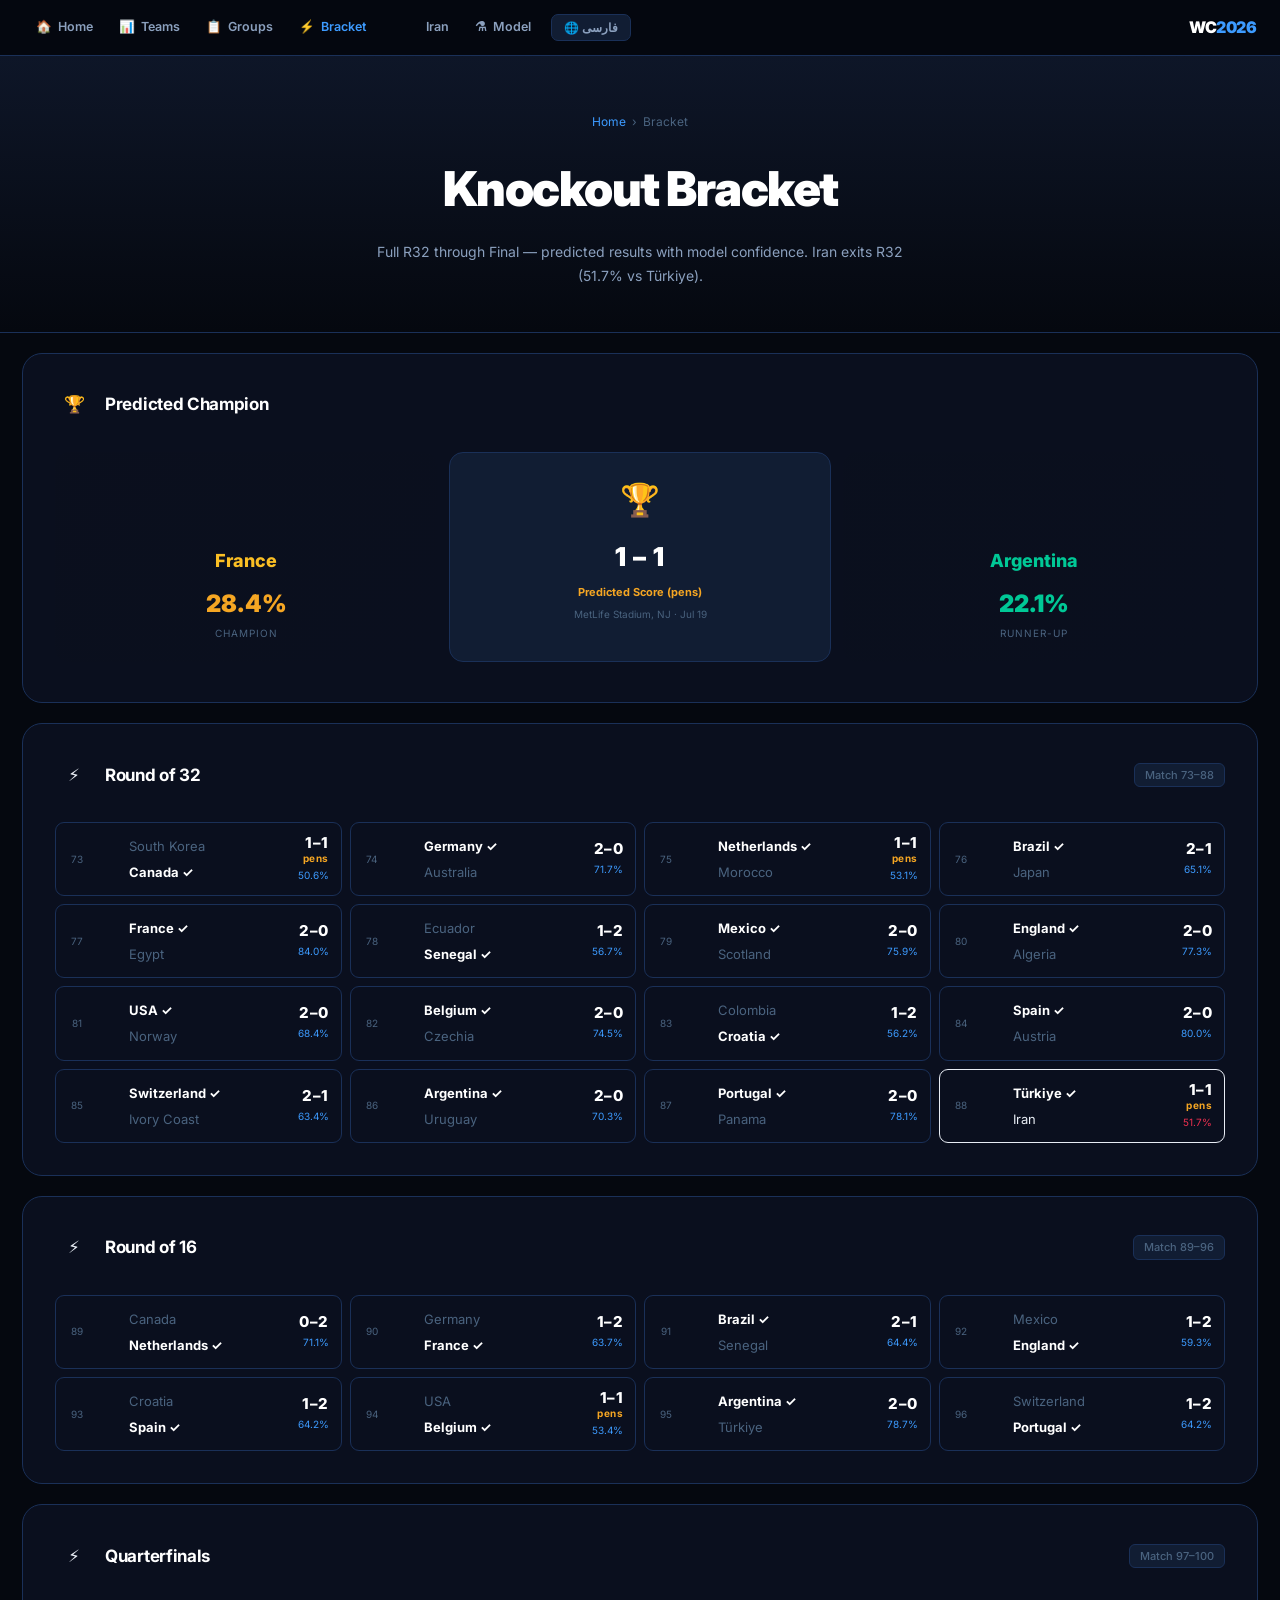
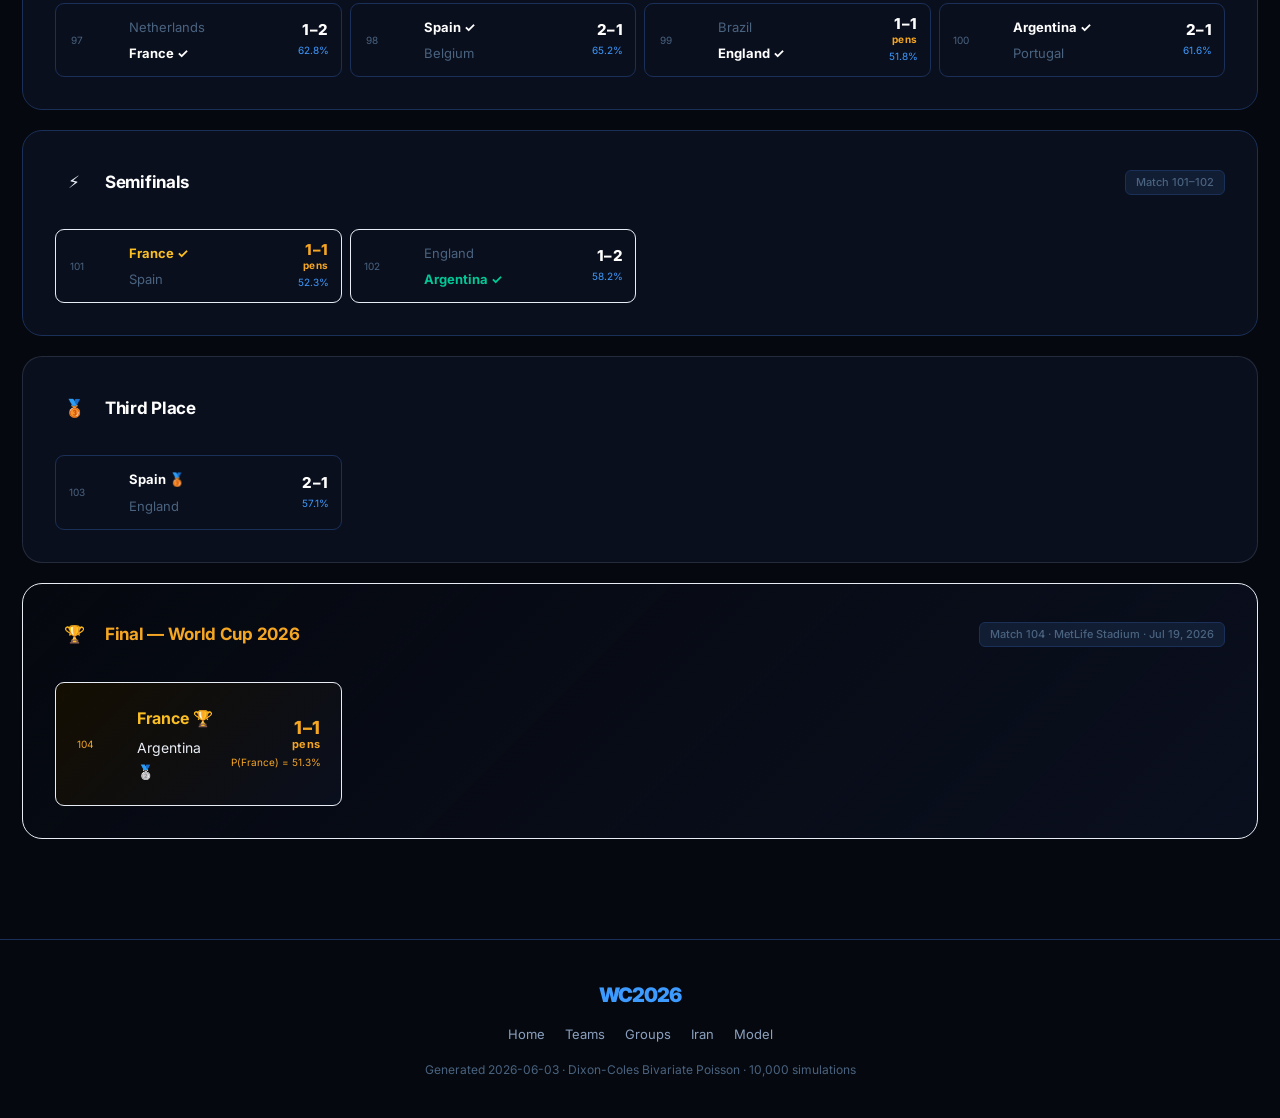
==== commit d5651a10: "feat: show predicted scorelines prominently in all match predictions - bracket.html: scores enlarged" ====
--- a/bracket.html
+++ b/bracket.html
@@ -43,8 +43,8 @@
     </div>
     <div style="background:var(--card);border:1px solid var(--b1);border-radius:var(--r);padding:20px;text-align:center">
       <div style="font-size:32px;margin-bottom:8px">🏆</div>
-      <div style="font-size:22px;font-weight:900;color:#fff">1 – 1</div>
-      <div style="font-size:11px;color:var(--gold);font-weight:700;margin-top:4px" data-en="Penalties" data-fa="پنالتی">Penalties</div>
+      <div style="font-size:26px;font-weight:900;color:#fff;letter-spacing:1px">1 – 1</div>
+      <div style="font-size:11px;color:var(--gold);font-weight:700;margin-top:4px" data-en="Predicted Score (pens)" data-fa="نتیجه پیش‌بینی‌شده (پنالتی)">Predicted Score (pens)</div>
       <div style="font-size:10px;color:var(--dim);margin-top:4px" data-en="MetLife Stadium, NJ · Jul 19" data-fa="ورزشگاه متلایف · ۱۹ ژوئیه">MetLife Stadium, NJ · Jul 19</div>
     </div>
     <div style="background:linear-gradient(135deg,#07160908,var(--s1));border:1px solid var(--teal)55;border-radius:var(--r);padding:20px;text-align:center">
@@ -59,61 +59,61 @@
 <div class="sec">
   <div class="sec-head"><div class="sec-ico">⚡</div><div class="sec-ttl" data-en="Round of 32" data-fa="مرحله ۳۲ تیم">Round of 32</div><div class="sec-sub" data-en="Match 73–88" data-fa="بازی ۷۳–۸۸">Match 73–88</div></div>
   <div class="mgrid">
-    <div class="mc"><span class="mn">73</span><div class="mts"><div class="tl l"><img src="https://flagcdn.com/w40/kr.png" class="f-img" alt="" onerror='this.style.opacity=0.2'> South Korea</div><div class="tl w"><img src="https://flagcdn.com/w40/ca.png" class="f-img" alt="" onerror='this.style.opacity=0.2'> Canada ✓</div></div><div class="mm"><div class="mr">1-1 pens</div><div class="mc2">50.6%</div></div></div>
-    <div class="mc"><span class="mn">74</span><div class="mts"><div class="tl w"><img src="https://flagcdn.com/w40/de.png" class="f-img" alt="" onerror='this.style.opacity=0.2'> Germany ✓</div><div class="tl l"><img src="https://flagcdn.com/w40/au.png" class="f-img" alt="" onerror='this.style.opacity=0.2'> Australia</div></div><div class="mm"><div class="mr">2-0</div><div class="mc2">71.7%</div></div></div>
-    <div class="mc"><span class="mn">75</span><div class="mts"><div class="tl w"><img src="https://flagcdn.com/w40/nl.png" class="f-img" alt="" onerror='this.style.opacity=0.2'> Netherlands ✓</div><div class="tl l"><img src="https://flagcdn.com/w40/ma.png" class="f-img" alt="" onerror='this.style.opacity=0.2'> Morocco</div></div><div class="mm"><div class="mr">1-1 pens</div><div class="mc2">53.1%</div></div></div>
-    <div class="mc"><span class="mn">76</span><div class="mts"><div class="tl w"><img src="https://flagcdn.com/w40/br.png" class="f-img" alt="" onerror='this.style.opacity=0.2'> Brazil ✓</div><div class="tl l"><img src="https://flagcdn.com/w40/jp.png" class="f-img" alt="" onerror='this.style.opacity=0.2'> Japan</div></div><div class="mm"><div class="mr">2-1</div><div class="mc2">65.1%</div></div></div>
-    <div class="mc"><span class="mn">77</span><div class="mts"><div class="tl w"><img src="https://flagcdn.com/w40/fr.png" class="f-img" alt="" onerror='this.style.opacity=0.2'> France ✓</div><div class="tl l"><img src="https://flagcdn.com/w40/eg.png" class="f-img" alt="" onerror='this.style.opacity=0.2'> Egypt</div></div><div class="mm"><div class="mr">2-0</div><div class="mc2">84.0%</div></div></div>
-    <div class="mc"><span class="mn">78</span><div class="mts"><div class="tl l"><img src="https://flagcdn.com/w40/ec.png" class="f-img" alt="" onerror='this.style.opacity=0.2'> Ecuador</div><div class="tl w"><img src="https://flagcdn.com/w40/sn.png" class="f-img" alt="" onerror='this.style.opacity=0.2'> Senegal ✓</div></div><div class="mm"><div class="mr">1-2</div><div class="mc2">56.7%</div></div></div>
-    <div class="mc"><span class="mn">79</span><div class="mts"><div class="tl w"><img src="https://flagcdn.com/w40/mx.png" class="f-img" alt="" onerror='this.style.opacity=0.2'> Mexico ✓</div><div class="tl l"><img src="https://flagcdn.com/w40/gb-sct.png" class="f-img" alt="" onerror='this.style.opacity=0.2'> Scotland</div></div><div class="mm"><div class="mr">2-0</div><div class="mc2">75.9%</div></div></div>
-    <div class="mc"><span class="mn">80</span><div class="mts"><div class="tl w"><img src="https://flagcdn.com/w40/gb-eng.png" class="f-img" alt="" onerror='this.style.opacity=0.2'> England ✓</div><div class="tl l"><img src="https://flagcdn.com/w40/dz.png" class="f-img" alt="" onerror='this.style.opacity=0.2'> Algeria</div></div><div class="mm"><div class="mr">2-0</div><div class="mc2">77.3%</div></div></div>
-    <div class="mc"><span class="mn">81</span><div class="mts"><div class="tl w"><img src="https://flagcdn.com/w40/us.png" class="f-img" alt="" onerror='this.style.opacity=0.2'> USA ✓</div><div class="tl l"><img src="https://flagcdn.com/w40/no.png" class="f-img" alt="" onerror='this.style.opacity=0.2'> Norway</div></div><div class="mm"><div class="mr">2-0</div><div class="mc2">68.4%</div></div></div>
-    <div class="mc"><span class="mn">82</span><div class="mts"><div class="tl w"><img src="https://flagcdn.com/w40/be.png" class="f-img" alt="" onerror='this.style.opacity=0.2'> Belgium ✓</div><div class="tl l"><img src="https://flagcdn.com/w40/cz.png" class="f-img" alt="" onerror='this.style.opacity=0.2'> Czechia</div></div><div class="mm"><div class="mr">2-0</div><div class="mc2">74.5%</div></div></div>
-    <div class="mc"><span class="mn">83</span><div class="mts"><div class="tl l"><img src="https://flagcdn.com/w40/co.png" class="f-img" alt="" onerror='this.style.opacity=0.2'> Colombia</div><div class="tl w"><img src="https://flagcdn.com/w40/hr.png" class="f-img" alt="" onerror='this.style.opacity=0.2'> Croatia ✓</div></div><div class="mm"><div class="mr">1-2</div><div class="mc2">56.2%</div></div></div>
-    <div class="mc"><span class="mn">84</span><div class="mts"><div class="tl w"><img src="https://flagcdn.com/w40/es.png" class="f-img" alt="" onerror='this.style.opacity=0.2'> Spain ✓</div><div class="tl l"><img src="https://flagcdn.com/w40/at.png" class="f-img" alt="" onerror='this.style.opacity=0.2'> Austria</div></div><div class="mm"><div class="mr">2-0</div><div class="mc2">80.0%</div></div></div>
-    <div class="mc"><span class="mn">85</span><div class="mts"><div class="tl w"><img src="https://flagcdn.com/w40/ch.png" class="f-img" alt="" onerror='this.style.opacity=0.2'> Switzerland ✓</div><div class="tl l"><img src="https://flagcdn.com/w40/ci.png" class="f-img" alt="" onerror='this.style.opacity=0.2'> Ivory Coast</div></div><div class="mm"><div class="mr">2-1</div><div class="mc2">63.4%</div></div></div>
-    <div class="mc"><span class="mn">86</span><div class="mts"><div class="tl w"><img src="https://flagcdn.com/w40/ar.png" class="f-img" alt="" onerror='this.style.opacity=0.2'> Argentina ✓</div><div class="tl l"><img src="https://flagcdn.com/w40/uy.png" class="f-img" alt="" onerror='this.style.opacity=0.2'> Uruguay</div></div><div class="mm"><div class="mr">2-0</div><div class="mc2">70.3%</div></div></div>
-    <div class="mc"><span class="mn">87</span><div class="mts"><div class="tl w"><img src="https://flagcdn.com/w40/pt.png" class="f-img" alt="" onerror='this.style.opacity=0.2'> Portugal ✓</div><div class="tl l"><img src="https://flagcdn.com/w40/pa.png" class="f-img" alt="" onerror='this.style.opacity=0.2'> Panama</div></div><div class="mm"><div class="mr">2-0</div><div class="mc2">78.1%</div></div></div>
-    <div class="mc iran-m"><span class="mn">88</span><div class="mts"><div class="tl w"><img src="https://flagcdn.com/w40/tr.png" class="f-img" alt="" onerror='this.style.opacity=0.2'> Türkiye ✓</div><div class="tl l" style="color:var(--iran)88"><img src="https://flagcdn.com/w40/ir.png" class="f-img" alt="" onerror='this.style.opacity=0.2'> Iran</div></div><div class="mm"><div class="mr">1-1 pens</div><div class="mc2" style="color:var(--red)">51.7%</div></div></div>
+    <div class="mc"><span class="mn">73</span><div class="mts"><div class="tl l"><img src="https://flagcdn.com/w40/kr.png" class="f-img" alt="" onerror='this.style.opacity=0.2'> South Korea</div><div class="tl w"><img src="https://flagcdn.com/w40/ca.png" class="f-img" alt="" onerror='this.style.opacity=0.2'> Canada ✓</div></div><div class="mm"><div class="mr">1–1<span class="mr-pens">pens</span></div><div class="mc2">50.6%</div></div></div>
+    <div class="mc"><span class="mn">74</span><div class="mts"><div class="tl w"><img src="https://flagcdn.com/w40/de.png" class="f-img" alt="" onerror='this.style.opacity=0.2'> Germany ✓</div><div class="tl l"><img src="https://flagcdn.com/w40/au.png" class="f-img" alt="" onerror='this.style.opacity=0.2'> Australia</div></div><div class="mm"><div class="mr">2–0</div><div class="mc2">71.7%</div></div></div>
+    <div class="mc"><span class="mn">75</span><div class="mts"><div class="tl w"><img src="https://flagcdn.com/w40/nl.png" class="f-img" alt="" onerror='this.style.opacity=0.2'> Netherlands ✓</div><div class="tl l"><img src="https://flagcdn.com/w40/ma.png" class="f-img" alt="" onerror='this.style.opacity=0.2'> Morocco</div></div><div class="mm"><div class="mr">1–1<span class="mr-pens">pens</span></div><div class="mc2">53.1%</div></div></div>
+    <div class="mc"><span class="mn">76</span><div class="mts"><div class="tl w"><img src="https://flagcdn.com/w40/br.png" class="f-img" alt="" onerror='this.style.opacity=0.2'> Brazil ✓</div><div class="tl l"><img src="https://flagcdn.com/w40/jp.png" class="f-img" alt="" onerror='this.style.opacity=0.2'> Japan</div></div><div class="mm"><div class="mr">2–1</div><div class="mc2">65.1%</div></div></div>
+    <div class="mc"><span class="mn">77</span><div class="mts"><div class="tl w"><img src="https://flagcdn.com/w40/fr.png" class="f-img" alt="" onerror='this.style.opacity=0.2'> France ✓</div><div class="tl l"><img src="https://flagcdn.com/w40/eg.png" class="f-img" alt="" onerror='this.style.opacity=0.2'> Egypt</div></div><div class="mm"><div class="mr">2–0</div><div class="mc2">84.0%</div></div></div>
+    <div class="mc"><span class="mn">78</span><div class="mts"><div class="tl l"><img src="https://flagcdn.com/w40/ec.png" class="f-img" alt="" onerror='this.style.opacity=0.2'> Ecuador</div><div class="tl w"><img src="https://flagcdn.com/w40/sn.png" class="f-img" alt="" onerror='this.style.opacity=0.2'> Senegal ✓</div></div><div class="mm"><div class="mr">1–2</div><div class="mc2">56.7%</div></div></div>
+    <div class="mc"><span class="mn">79</span><div class="mts"><div class="tl w"><img src="https://flagcdn.com/w40/mx.png" class="f-img" alt="" onerror='this.style.opacity=0.2'> Mexico ✓</div><div class="tl l"><img src="https://flagcdn.com/w40/gb-sct.png" class="f-img" alt="" onerror='this.style.opacity=0.2'> Scotland</div></div><div class="mm"><div class="mr">2–0</div><div class="mc2">75.9%</div></div></div>
+    <div class="mc"><span class="mn">80</span><div class="mts"><div class="tl w"><img src="https://flagcdn.com/w40/gb-eng.png" class="f-img" alt="" onerror='this.style.opacity=0.2'> England ✓</div><div class="tl l"><img src="https://flagcdn.com/w40/dz.png" class="f-img" alt="" onerror='this.style.opacity=0.2'> Algeria</div></div><div class="mm"><div class="mr">2–0</div><div class="mc2">77.3%</div></div></div>
+    <div class="mc"><span class="mn">81</span><div class="mts"><div class="tl w"><img src="https://flagcdn.com/w40/us.png" class="f-img" alt="" onerror='this.style.opacity=0.2'> USA ✓</div><div class="tl l"><img src="https://flagcdn.com/w40/no.png" class="f-img" alt="" onerror='this.style.opacity=0.2'> Norway</div></div><div class="mm"><div class="mr">2–0</div><div class="mc2">68.4%</div></div></div>
+    <div class="mc"><span class="mn">82</span><div class="mts"><div class="tl w"><img src="https://flagcdn.com/w40/be.png" class="f-img" alt="" onerror='this.style.opacity=0.2'> Belgium ✓</div><div class="tl l"><img src="https://flagcdn.com/w40/cz.png" class="f-img" alt="" onerror='this.style.opacity=0.2'> Czechia</div></div><div class="mm"><div class="mr">2–0</div><div class="mc2">74.5%</div></div></div>
+    <div class="mc"><span class="mn">83</span><div class="mts"><div class="tl l"><img src="https://flagcdn.com/w40/co.png" class="f-img" alt="" onerror='this.style.opacity=0.2'> Colombia</div><div class="tl w"><img src="https://flagcdn.com/w40/hr.png" class="f-img" alt="" onerror='this.style.opacity=0.2'> Croatia ✓</div></div><div class="mm"><div class="mr">1–2</div><div class="mc2">56.2%</div></div></div>
+    <div class="mc"><span class="mn">84</span><div class="mts"><div class="tl w"><img src="https://flagcdn.com/w40/es.png" class="f-img" alt="" onerror='this.style.opacity=0.2'> Spain ✓</div><div class="tl l"><img src="https://flagcdn.com/w40/at.png" class="f-img" alt="" onerror='this.style.opacity=0.2'> Austria</div></div><div class="mm"><div class="mr">2–0</div><div class="mc2">80.0%</div></div></div>
+    <div class="mc"><span class="mn">85</span><div class="mts"><div class="tl w"><img src="https://flagcdn.com/w40/ch.png" class="f-img" alt="" onerror='this.style.opacity=0.2'> Switzerland ✓</div><div class="tl l"><img src="https://flagcdn.com/w40/ci.png" class="f-img" alt="" onerror='this.style.opacity=0.2'> Ivory Coast</div></div><div class="mm"><div class="mr">2–1</div><div class="mc2">63.4%</div></div></div>
+    <div class="mc"><span class="mn">86</span><div class="mts"><div class="tl w"><img src="https://flagcdn.com/w40/ar.png" class="f-img" alt="" onerror='this.style.opacity=0.2'> Argentina ✓</div><div class="tl l"><img src="https://flagcdn.com/w40/uy.png" class="f-img" alt="" onerror='this.style.opacity=0.2'> Uruguay</div></div><div class="mm"><div class="mr">2–0</div><div class="mc2">70.3%</div></div></div>
+    <div class="mc"><span class="mn">87</span><div class="mts"><div class="tl w"><img src="https://flagcdn.com/w40/pt.png" class="f-img" alt="" onerror='this.style.opacity=0.2'> Portugal ✓</div><div class="tl l"><img src="https://flagcdn.com/w40/pa.png" class="f-img" alt="" onerror='this.style.opacity=0.2'> Panama</div></div><div class="mm"><div class="mr">2–0</div><div class="mc2">78.1%</div></div></div>
+    <div class="mc iran-m"><span class="mn">88</span><div class="mts"><div class="tl w"><img src="https://flagcdn.com/w40/tr.png" class="f-img" alt="" onerror='this.style.opacity=0.2'> Türkiye ✓</div><div class="tl l" style="color:var(--iran)88"><img src="https://flagcdn.com/w40/ir.png" class="f-img" alt="" onerror='this.style.opacity=0.2'> Iran</div></div><div class="mm"><div class="mr">1–1<span class="mr-pens">pens</span></div><div class="mc2" style="color:var(--red)">51.7%</div></div></div>
   </div>
 </div>
 
 <div class="sec">
   <div class="sec-head"><div class="sec-ico">⚡</div><div class="sec-ttl" data-en="Round of 16" data-fa="مرحله ۱۶ تیم">Round of 16</div><div class="sec-sub">Match 89–96</div></div>
   <div class="mgrid">
-    <div class="mc"><span class="mn">89</span><div class="mts"><div class="tl l"><img src="https://flagcdn.com/w40/ca.png" class="f-img" alt="" onerror='this.style.opacity=0.2'> Canada</div><div class="tl w"><img src="https://flagcdn.com/w40/nl.png" class="f-img" alt="" onerror='this.style.opacity=0.2'> Netherlands ✓</div></div><div class="mm"><div class="mr">0-2</div><div class="mc2">71.1%</div></div></div>
-    <div class="mc"><span class="mn">90</span><div class="mts"><div class="tl l"><img src="https://flagcdn.com/w40/de.png" class="f-img" alt="" onerror='this.style.opacity=0.2'> Germany</div><div class="tl w"><img src="https://flagcdn.com/w40/fr.png" class="f-img" alt="" onerror='this.style.opacity=0.2'> France ✓</div></div><div class="mm"><div class="mr">1-2</div><div class="mc2">63.7%</div></div></div>
-    <div class="mc"><span class="mn">91</span><div class="mts"><div class="tl w"><img src="https://flagcdn.com/w40/br.png" class="f-img" alt="" onerror='this.style.opacity=0.2'> Brazil ✓</div><div class="tl l"><img src="https://flagcdn.com/w40/sn.png" class="f-img" alt="" onerror='this.style.opacity=0.2'> Senegal</div></div><div class="mm"><div class="mr">2-1</div><div class="mc2">64.4%</div></div></div>
-    <div class="mc"><span class="mn">92</span><div class="mts"><div class="tl l"><img src="https://flagcdn.com/w40/mx.png" class="f-img" alt="" onerror='this.style.opacity=0.2'> Mexico</div><div class="tl w"><img src="https://flagcdn.com/w40/gb-eng.png" class="f-img" alt="" onerror='this.style.opacity=0.2'> England ✓</div></div><div class="mm"><div class="mr">1-2</div><div class="mc2">59.3%</div></div></div>
-    <div class="mc"><span class="mn">93</span><div class="mts"><div class="tl l"><img src="https://flagcdn.com/w40/hr.png" class="f-img" alt="" onerror='this.style.opacity=0.2'> Croatia</div><div class="tl w"><img src="https://flagcdn.com/w40/es.png" class="f-img" alt="" onerror='this.style.opacity=0.2'> Spain ✓</div></div><div class="mm"><div class="mr">1-2</div><div class="mc2">64.2%</div></div></div>
-    <div class="mc"><span class="mn">94</span><div class="mts"><div class="tl l"><img src="https://flagcdn.com/w40/us.png" class="f-img" alt="" onerror='this.style.opacity=0.2'> USA</div><div class="tl w"><img src="https://flagcdn.com/w40/be.png" class="f-img" alt="" onerror='this.style.opacity=0.2'> Belgium ✓</div></div><div class="mm"><div class="mr">1-1 pens</div><div class="mc2">53.4%</div></div></div>
-    <div class="mc"><span class="mn">95</span><div class="mts"><div class="tl w"><img src="https://flagcdn.com/w40/ar.png" class="f-img" alt="" onerror='this.style.opacity=0.2'> Argentina ✓</div><div class="tl l"><img src="https://flagcdn.com/w40/tr.png" class="f-img" alt="" onerror='this.style.opacity=0.2'> Türkiye</div></div><div class="mm"><div class="mr">2-0</div><div class="mc2">78.7%</div></div></div>
-    <div class="mc"><span class="mn">96</span><div class="mts"><div class="tl l"><img src="https://flagcdn.com/w40/ch.png" class="f-img" alt="" onerror='this.style.opacity=0.2'> Switzerland</div><div class="tl w"><img src="https://flagcdn.com/w40/pt.png" class="f-img" alt="" onerror='this.style.opacity=0.2'> Portugal ✓</div></div><div class="mm"><div class="mr">1-2</div><div class="mc2">64.2%</div></div></div>
+    <div class="mc"><span class="mn">89</span><div class="mts"><div class="tl l"><img src="https://flagcdn.com/w40/ca.png" class="f-img" alt="" onerror='this.style.opacity=0.2'> Canada</div><div class="tl w"><img src="https://flagcdn.com/w40/nl.png" class="f-img" alt="" onerror='this.style.opacity=0.2'> Netherlands ✓</div></div><div class="mm"><div class="mr">0–2</div><div class="mc2">71.1%</div></div></div>
+    <div class="mc"><span class="mn">90</span><div class="mts"><div class="tl l"><img src="https://flagcdn.com/w40/de.png" class="f-img" alt="" onerror='this.style.opacity=0.2'> Germany</div><div class="tl w"><img src="https://flagcdn.com/w40/fr.png" class="f-img" alt="" onerror='this.style.opacity=0.2'> France ✓</div></div><div class="mm"><div class="mr">1–2</div><div class="mc2">63.7%</div></div></div>
+    <div class="mc"><span class="mn">91</span><div class="mts"><div class="tl w"><img src="https://flagcdn.com/w40/br.png" class="f-img" alt="" onerror='this.style.opacity=0.2'> Brazil ✓</div><div class="tl l"><img src="https://flagcdn.com/w40/sn.png" class="f-img" alt="" onerror='this.style.opacity=0.2'> Senegal</div></div><div class="mm"><div class="mr">2–1</div><div class="mc2">64.4%</div></div></div>
+    <div class="mc"><span class="mn">92</span><div class="mts"><div class="tl l"><img src="https://flagcdn.com/w40/mx.png" class="f-img" alt="" onerror='this.style.opacity=0.2'> Mexico</div><div class="tl w"><img src="https://flagcdn.com/w40/gb-eng.png" class="f-img" alt="" onerror='this.style.opacity=0.2'> England ✓</div></div><div class="mm"><div class="mr">1–2</div><div class="mc2">59.3%</div></div></div>
+    <div class="mc"><span class="mn">93</span><div class="mts"><div class="tl l"><img src="https://flagcdn.com/w40/hr.png" class="f-img" alt="" onerror='this.style.opacity=0.2'> Croatia</div><div class="tl w"><img src="https://flagcdn.com/w40/es.png" class="f-img" alt="" onerror='this.style.opacity=0.2'> Spain ✓</div></div><div class="mm"><div class="mr">1–2</div><div class="mc2">64.2%</div></div></div>
+    <div class="mc"><span class="mn">94</span><div class="mts"><div class="tl l"><img src="https://flagcdn.com/w40/us.png" class="f-img" alt="" onerror='this.style.opacity=0.2'> USA</div><div class="tl w"><img src="https://flagcdn.com/w40/be.png" class="f-img" alt="" onerror='this.style.opacity=0.2'> Belgium ✓</div></div><div class="mm"><div class="mr">1–1<span class="mr-pens">pens</span></div><div class="mc2">53.4%</div></div></div>
+    <div class="mc"><span class="mn">95</span><div class="mts"><div class="tl w"><img src="https://flagcdn.com/w40/ar.png" class="f-img" alt="" onerror='this.style.opacity=0.2'> Argentina ✓</div><div class="tl l"><img src="https://flagcdn.com/w40/tr.png" class="f-img" alt="" onerror='this.style.opacity=0.2'> Türkiye</div></div><div class="mm"><div class="mr">2–0</div><div class="mc2">78.7%</div></div></div>
+    <div class="mc"><span class="mn">96</span><div class="mts"><div class="tl l"><img src="https://flagcdn.com/w40/ch.png" class="f-img" alt="" onerror='this.style.opacity=0.2'> Switzerland</div><div class="tl w"><img src="https://flagcdn.com/w40/pt.png" class="f-img" alt="" onerror='this.style.opacity=0.2'> Portugal ✓</div></div><div class="mm"><div class="mr">1–2</div><div class="mc2">64.2%</div></div></div>
   </div>
 </div>
 
 <div class="sec">
   <div class="sec-head"><div class="sec-ico">⚡</div><div class="sec-ttl" data-en="Quarterfinals" data-fa="ربع‌نهایی">Quarterfinals</div><div class="sec-sub">Match 97–100</div></div>
   <div class="mgrid">
-    <div class="mc"><span class="mn">97</span><div class="mts"><div class="tl l"><img src="https://flagcdn.com/w40/nl.png" class="f-img" alt="" onerror='this.style.opacity=0.2'> Netherlands</div><div class="tl w"><img src="https://flagcdn.com/w40/fr.png" class="f-img" alt="" onerror='this.style.opacity=0.2'> France ✓</div></div><div class="mm"><div class="mr">1-2</div><div class="mc2">62.8%</div></div></div>
-    <div class="mc"><span class="mn">98</span><div class="mts"><div class="tl w"><img src="https://flagcdn.com/w40/es.png" class="f-img" alt="" onerror='this.style.opacity=0.2'> Spain ✓</div><div class="tl l"><img src="https://flagcdn.com/w40/be.png" class="f-img" alt="" onerror='this.style.opacity=0.2'> Belgium</div></div><div class="mm"><div class="mr">2-1</div><div class="mc2">65.2%</div></div></div>
-    <div class="mc"><span class="mn">99</span><div class="mts"><div class="tl l"><img src="https://flagcdn.com/w40/br.png" class="f-img" alt="" onerror='this.style.opacity=0.2'> Brazil</div><div class="tl w"><img src="https://flagcdn.com/w40/gb-eng.png" class="f-img" alt="" onerror='this.style.opacity=0.2'> England ✓</div></div><div class="mm"><div class="mr">1-1 pens</div><div class="mc2">51.8%</div></div></div>
-    <div class="mc"><span class="mn">100</span><div class="mts"><div class="tl w"><img src="https://flagcdn.com/w40/ar.png" class="f-img" alt="" onerror='this.style.opacity=0.2'> Argentina ✓</div><div class="tl l"><img src="https://flagcdn.com/w40/pt.png" class="f-img" alt="" onerror='this.style.opacity=0.2'> Portugal</div></div><div class="mm"><div class="mr">2-1</div><div class="mc2">61.6%</div></div></div>
+    <div class="mc"><span class="mn">97</span><div class="mts"><div class="tl l"><img src="https://flagcdn.com/w40/nl.png" class="f-img" alt="" onerror='this.style.opacity=0.2'> Netherlands</div><div class="tl w"><img src="https://flagcdn.com/w40/fr.png" class="f-img" alt="" onerror='this.style.opacity=0.2'> France ✓</div></div><div class="mm"><div class="mr">1–2</div><div class="mc2">62.8%</div></div></div>
+    <div class="mc"><span class="mn">98</span><div class="mts"><div class="tl w"><img src="https://flagcdn.com/w40/es.png" class="f-img" alt="" onerror='this.style.opacity=0.2'> Spain ✓</div><div class="tl l"><img src="https://flagcdn.com/w40/be.png" class="f-img" alt="" onerror='this.style.opacity=0.2'> Belgium</div></div><div class="mm"><div class="mr">2–1</div><div class="mc2">65.2%</div></div></div>
+    <div class="mc"><span class="mn">99</span><div class="mts"><div class="tl l"><img src="https://flagcdn.com/w40/br.png" class="f-img" alt="" onerror='this.style.opacity=0.2'> Brazil</div><div class="tl w"><img src="https://flagcdn.com/w40/gb-eng.png" class="f-img" alt="" onerror='this.style.opacity=0.2'> England ✓</div></div><div class="mm"><div class="mr">1–1<span class="mr-pens">pens</span></div><div class="mc2">51.8%</div></div></div>
+    <div class="mc"><span class="mn">100</span><div class="mts"><div class="tl w"><img src="https://flagcdn.com/w40/ar.png" class="f-img" alt="" onerror='this.style.opacity=0.2'> Argentina ✓</div><div class="tl l"><img src="https://flagcdn.com/w40/pt.png" class="f-img" alt="" onerror='this.style.opacity=0.2'> Portugal</div></div><div class="mm"><div class="mr">2–1</div><div class="mc2">61.6%</div></div></div>
   </div>
 </div>
 
 <div class="sec">
   <div class="sec-head"><div class="sec-ico">⚡</div><div class="sec-ttl" data-en="Semifinals" data-fa="نیمه‌نهایی">Semifinals</div><div class="sec-sub">Match 101–102</div></div>
   <div class="mgrid">
-    <div class="mc" style="border-color:var(--gold)40"><span class="mn">101</span><div class="mts"><div class="tl w" style="color:var(--amber)"><img src="https://flagcdn.com/w40/fr.png" class="f-img" alt="" onerror='this.style.opacity=0.2'> France ✓</div><div class="tl l"><img src="https://flagcdn.com/w40/es.png" class="f-img" alt="" onerror='this.style.opacity=0.2'> Spain</div></div><div class="mm"><div class="mr" style="color:var(--gold)">1-1 pens</div><div class="mc2">52.3%</div></div></div>
-    <div class="mc" style="border-color:var(--teal)40"><span class="mn">102</span><div class="mts"><div class="tl l"><img src="https://flagcdn.com/w40/gb-eng.png" class="f-img" alt="" onerror='this.style.opacity=0.2'> England</div><div class="tl w" style="color:var(--teal)"><img src="https://flagcdn.com/w40/ar.png" class="f-img" alt="" onerror='this.style.opacity=0.2'> Argentina ✓</div></div><div class="mm"><div class="mr">1-2</div><div class="mc2">58.2%</div></div></div>
+    <div class="mc" style="border-color:var(--gold)40"><span class="mn">101</span><div class="mts"><div class="tl w" style="color:var(--amber)"><img src="https://flagcdn.com/w40/fr.png" class="f-img" alt="" onerror='this.style.opacity=0.2'> France ✓</div><div class="tl l"><img src="https://flagcdn.com/w40/es.png" class="f-img" alt="" onerror='this.style.opacity=0.2'> Spain</div></div><div class="mm"><div class="mr" style="color:var(--gold)">1–1<span class="mr-pens">pens</span></div><div class="mc2">52.3%</div></div></div>
+    <div class="mc" style="border-color:var(--teal)40"><span class="mn">102</span><div class="mts"><div class="tl l"><img src="https://flagcdn.com/w40/gb-eng.png" class="f-img" alt="" onerror='this.style.opacity=0.2'> England</div><div class="tl w" style="color:var(--teal)"><img src="https://flagcdn.com/w40/ar.png" class="f-img" alt="" onerror='this.style.opacity=0.2'> Argentina ✓</div></div><div class="mm"><div class="mr">1–2</div><div class="mc2">58.2%</div></div></div>
   </div>
 </div>
 
 <div class="sec" style="border-color:#94a3b830">
   <div class="sec-head"><div class="sec-ico">🥉</div><div class="sec-ttl" data-en="Third Place" data-fa="رتبه سوم">Third Place</div></div>
   <div class="mgrid">
-    <div class="mc"><span class="mn">103</span><div class="mts"><div class="tl w"><img src="https://flagcdn.com/w40/es.png" class="f-img" alt="" onerror='this.style.opacity=0.2'> Spain 🥉</div><div class="tl l"><img src="https://flagcdn.com/w40/gb-eng.png" class="f-img" alt="" onerror='this.style.opacity=0.2'> England</div></div><div class="mm"><div class="mr">2-1</div><div class="mc2">57.1%</div></div></div>
+    <div class="mc"><span class="mn">103</span><div class="mts"><div class="tl w"><img src="https://flagcdn.com/w40/es.png" class="f-img" alt="" onerror='this.style.opacity=0.2'> Spain 🥉</div><div class="tl l"><img src="https://flagcdn.com/w40/gb-eng.png" class="f-img" alt="" onerror='this.style.opacity=0.2'> England</div></div><div class="mm"><div class="mr">2–1</div><div class="mc2">57.1%</div></div></div>
   </div>
 </div>
 
@@ -127,7 +127,7 @@
         <div class="tl l" style="color:var(--teal)88;font-size:14px"><img src="https://flagcdn.com/w40/ar.png" class="f-img" alt="" onerror='this.style.opacity=0.2'> Argentina 🥈</div>
       </div>
       <div class="mm">
-        <div class="mr" style="font-size:16px;color:var(--gold)">1–1 (pens)</div>
+        <div class="mr" style="font-size:18px;color:var(--gold)">1–1<span class="mr-pens" style="font-size:11px">pens</span></div>
         <div class="mc2" style="color:var(--gold)">P(France) = 51.3%</div>
       </div>
     </div>
--- a/assets/style.css
+++ b/assets/style.css
@@ -79,7 +79,9 @@
 .pgrid{display:grid;grid-template-columns:repeat(auto-fit,minmax(260px,1fr));gap:14px;margin-bottom:20px}
 .pc{background:var(--card);border:1px solid var(--b1);border-radius:var(--r);padding:18px 20px}
 .pc-m{font-size:13.5px;font-weight:700;color:#fff;margin-bottom:3px}
-.pc-l{font-size:11px;color:var(--dim);margin-bottom:12px}
+.pc-l{font-size:11px;color:var(--dim);margin-bottom:8px}
+.pc-score{font-size:20px;font-weight:900;color:#fff;letter-spacing:1px;margin-bottom:12px;display:inline-flex;align-items:center;gap:8px}
+.pc-score-label{font-size:10px;font-weight:600;color:var(--blue);background:var(--blue)18;border:1px solid var(--blue)30;border-radius:4px;padding:1px 6px;text-transform:uppercase;letter-spacing:.5px}
 .pc-rows{display:flex;flex-direction:column;gap:7px}
 .pr{display:grid;grid-template-columns:70px 1fr 44px;align-items:center;gap:8px}
 .pr-l{font-size:12px;color:var(--sub)}
@@ -105,8 +107,9 @@
 .tl.w{font-weight:700;color:#fff}
 .tl.l{color:var(--dim)}
 .mm{text-align:right;flex-shrink:0}
-.mr{font-size:12px;color:var(--sub);font-weight:600}
-.mc2{font-size:10px;color:var(--blue);margin-top:1px}
+.mr{font-size:15px;color:#fff;font-weight:800;letter-spacing:.5px;line-height:1.2}
+.mr-pens{font-size:10px;color:var(--gold);font-weight:700;display:block}
+.mc2{font-size:10px;color:var(--blue);margin-top:3px}
 
 /* TABS */
 .tabs{display:flex;gap:3px;flex-wrap:wrap;background:var(--card);border:1px solid var(--b1);border-radius:var(--rs);padding:4px;margin-bottom:18px}
@@ -115,6 +118,10 @@
 .tb.on{background:var(--blue);color:#fff}
 .tp{display:none}
 .tp.on{display:block}
+
+/* MATCH GROUP HEADER */
+.match-group-header{font-size:11px;font-weight:700;text-transform:uppercase;letter-spacing:1.5px;color:var(--dim);margin:18px 0 8px;display:flex;align-items:center;gap:8px}
+.match-group-header::after{content:'';flex:1;height:1px;background:var(--b1)}
 
 /* IRAN BOX */
 .ibox{background:linear-gradient(135deg,#06140a,var(--s1));border:1px solid var(--iran)30;border-radius:var(--r);padding:18px 20px;margin-bottom:18px}
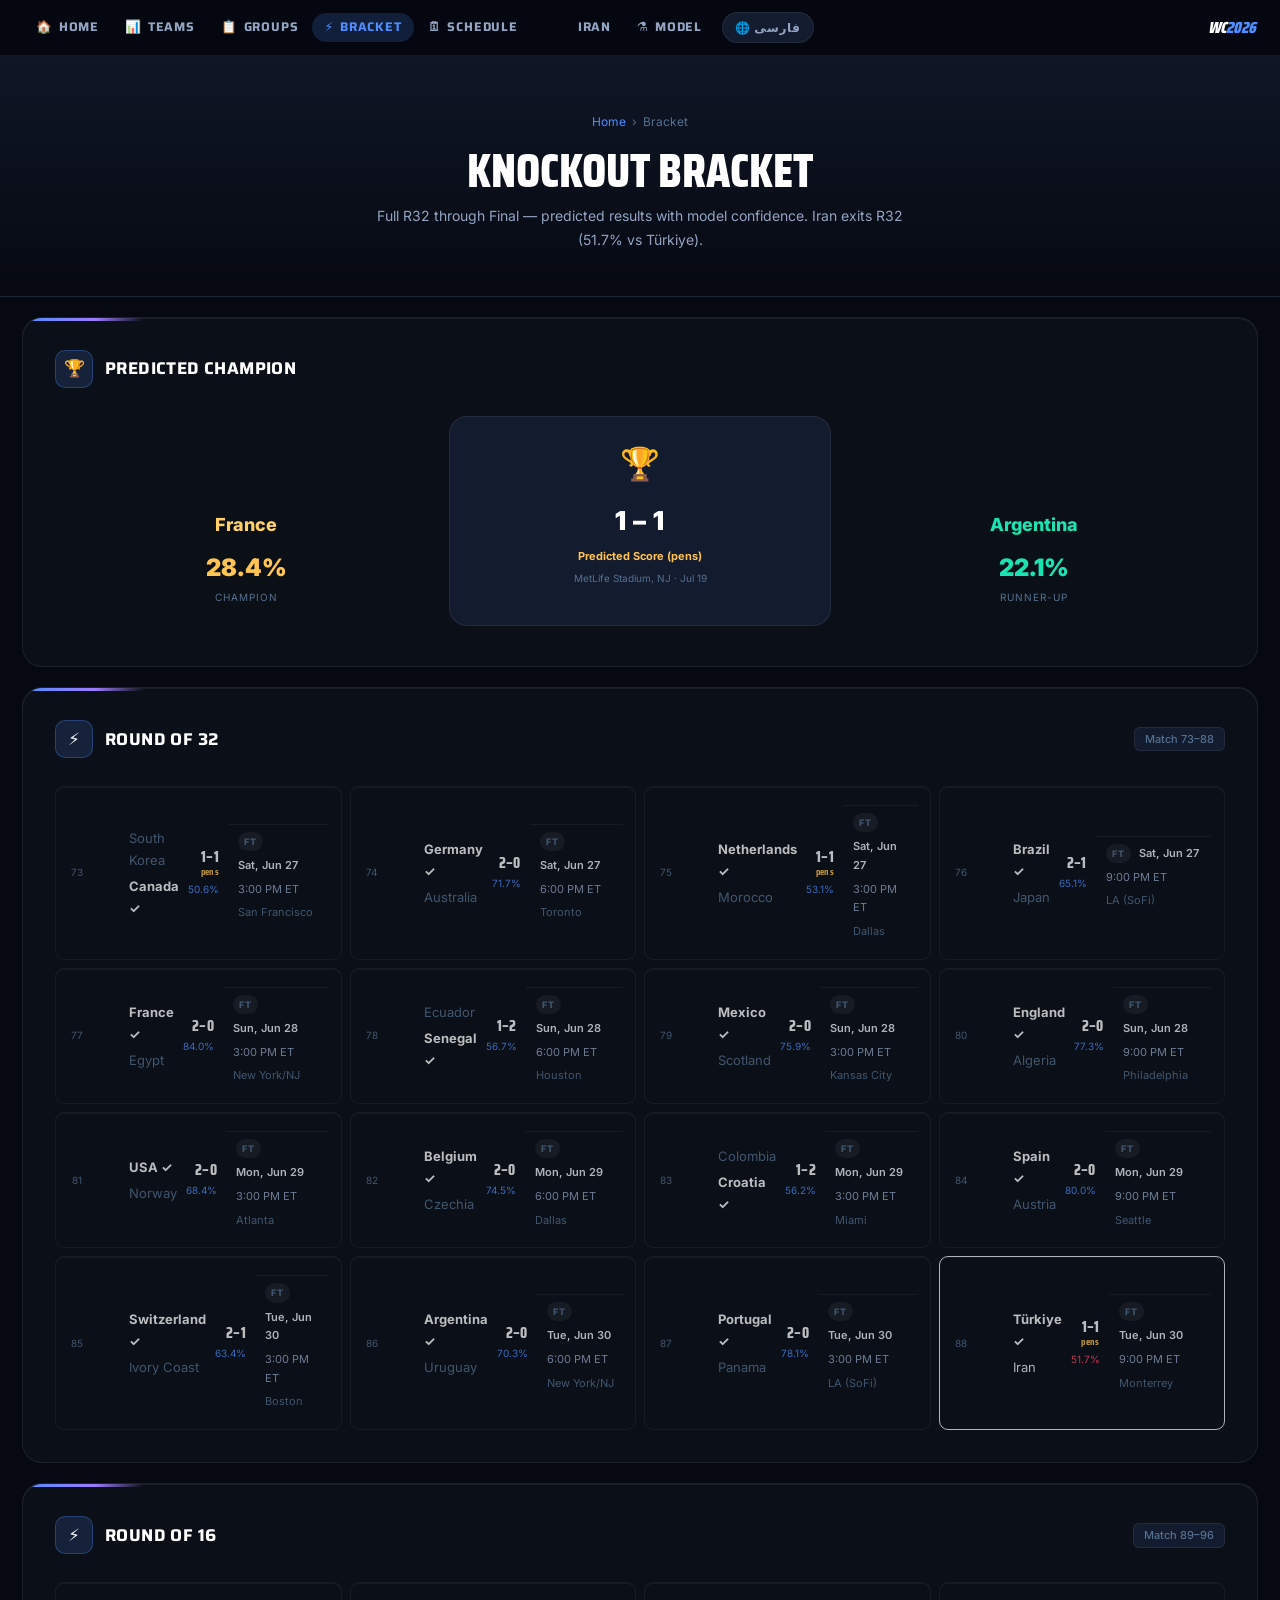
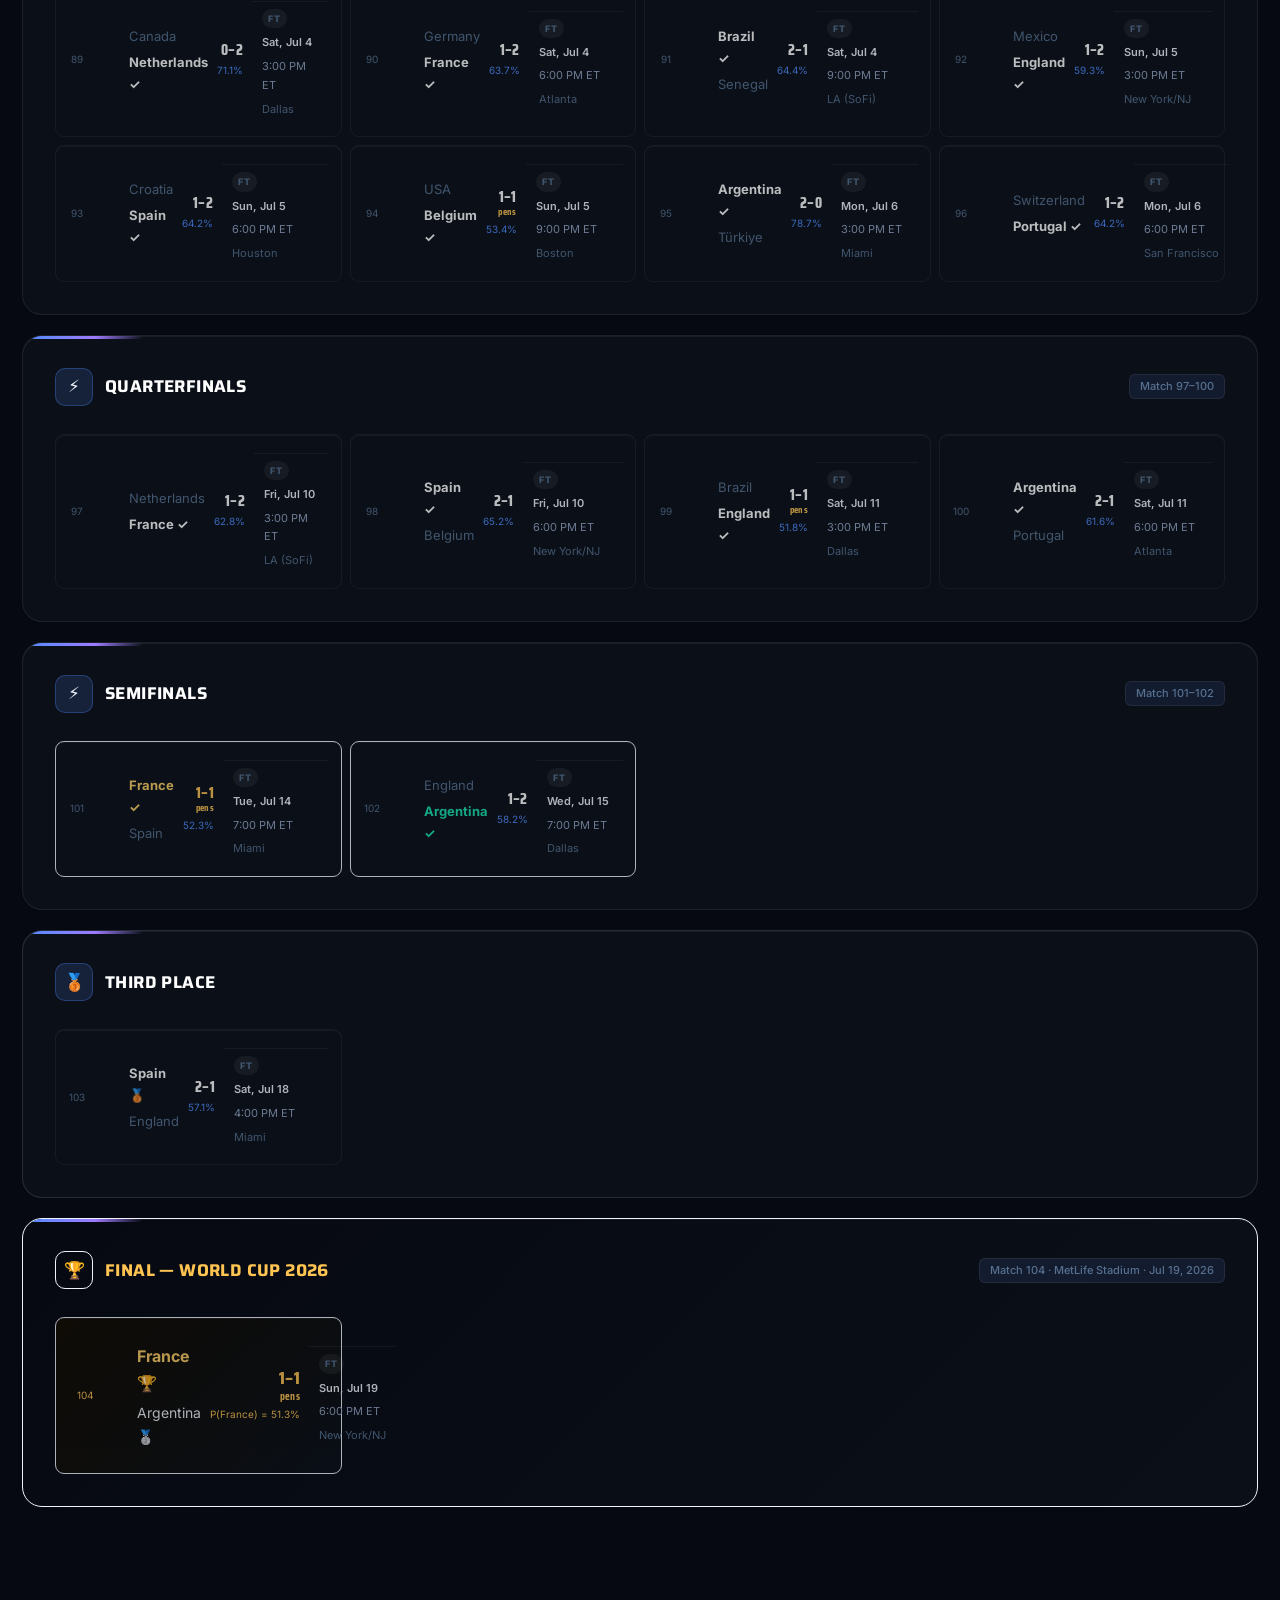
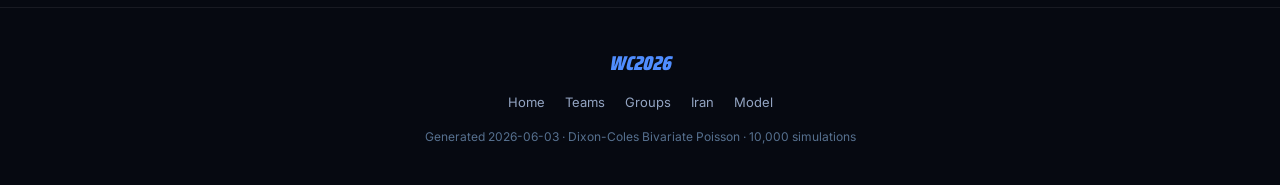
==== commit 97c0bc88: "feat: full WC2026 match schedule with auto-update - Add assets/schedule.js: all 104 official matches" ====
--- a/bracket.html
+++ b/bracket.html
@@ -13,6 +13,7 @@
     <a class="nav-a" href="teams.html"><span class="ico">📊</span>Teams</a>
     <a class="nav-a" href="groups.html"><span class="ico">📋</span>Groups</a>
     <a class="nav-a on" href="bracket.html"><span class="ico">⚡</span>Bracket</a>
+    <a class="nav-a" href="schedule.html"><span class="ico">🗓</span>Schedule</a>
     <a class="nav-a" href="iran.html"><span class="ico"><img src="https://flagcdn.com/w40/ir.png" class="f-img" alt="" onerror='this.style.opacity=0.2'></span>Iran</a>
     <a class="nav-a" href="model.html"><span class="ico">⚗</span>Model</a>
   </div>
@@ -37,7 +38,7 @@
   <div style="display:grid;grid-template-columns:1fr 1fr 1fr;gap:12px;margin-bottom:8px">
     <div style="background:linear-gradient(135deg,#13100208,var(--s1));border:1px solid var(--gold)55;border-radius:var(--r);padding:20px;text-align:center">
       <div style="font-size:40px;margin-bottom:6px"><img src="https://flagcdn.com/w40/fr.png" class="f-img" alt="" onerror='this.style.opacity=0.2'></div>
-      <div style="font-size:18px;font-weight:800;color:var(--amber)">France</div>
+      <div style="font-size:18px;font-weight:800;color:var(--amber)" data-en="France" data-fa="فرانسه">France</div>
       <div style="font-size:24px;font-weight:900;color:var(--gold);margin-top:8px">28.4%</div>
       <div style="font-size:10px;color:var(--dim);text-transform:uppercase;letter-spacing:1px" data-en="Champion" data-fa="قهرمان">Champion</div>
     </div>
@@ -49,7 +50,7 @@
     </div>
     <div style="background:linear-gradient(135deg,#07160908,var(--s1));border:1px solid var(--teal)55;border-radius:var(--r);padding:20px;text-align:center">
       <div style="font-size:40px;margin-bottom:6px"><img src="https://flagcdn.com/w40/ar.png" class="f-img" alt="" onerror='this.style.opacity=0.2'></div>
-      <div style="font-size:18px;font-weight:800;color:var(--teal)">Argentina</div>
+      <div style="font-size:18px;font-weight:800;color:var(--teal)" data-en="Argentina" data-fa="آرژانتین">Argentina</div>
       <div style="font-size:24px;font-weight:900;color:var(--teal);margin-top:8px">22.1%</div>
       <div style="font-size:10px;color:var(--dim);text-transform:uppercase;letter-spacing:1px" data-en="Runner-up" data-fa="نایب قهرمان">Runner-up</div>
     </div>
@@ -59,61 +60,61 @@
 <div class="sec">
   <div class="sec-head"><div class="sec-ico">⚡</div><div class="sec-ttl" data-en="Round of 32" data-fa="مرحله ۳۲ تیم">Round of 32</div><div class="sec-sub" data-en="Match 73–88" data-fa="بازی ۷۳–۸۸">Match 73–88</div></div>
   <div class="mgrid">
-    <div class="mc"><span class="mn">73</span><div class="mts"><div class="tl l"><img src="https://flagcdn.com/w40/kr.png" class="f-img" alt="" onerror='this.style.opacity=0.2'> South Korea</div><div class="tl w"><img src="https://flagcdn.com/w40/ca.png" class="f-img" alt="" onerror='this.style.opacity=0.2'> Canada ✓</div></div><div class="mm"><div class="mr">1–1<span class="mr-pens">pens</span></div><div class="mc2">50.6%</div></div></div>
-    <div class="mc"><span class="mn">74</span><div class="mts"><div class="tl w"><img src="https://flagcdn.com/w40/de.png" class="f-img" alt="" onerror='this.style.opacity=0.2'> Germany ✓</div><div class="tl l"><img src="https://flagcdn.com/w40/au.png" class="f-img" alt="" onerror='this.style.opacity=0.2'> Australia</div></div><div class="mm"><div class="mr">2–0</div><div class="mc2">71.7%</div></div></div>
-    <div class="mc"><span class="mn">75</span><div class="mts"><div class="tl w"><img src="https://flagcdn.com/w40/nl.png" class="f-img" alt="" onerror='this.style.opacity=0.2'> Netherlands ✓</div><div class="tl l"><img src="https://flagcdn.com/w40/ma.png" class="f-img" alt="" onerror='this.style.opacity=0.2'> Morocco</div></div><div class="mm"><div class="mr">1–1<span class="mr-pens">pens</span></div><div class="mc2">53.1%</div></div></div>
-    <div class="mc"><span class="mn">76</span><div class="mts"><div class="tl w"><img src="https://flagcdn.com/w40/br.png" class="f-img" alt="" onerror='this.style.opacity=0.2'> Brazil ✓</div><div class="tl l"><img src="https://flagcdn.com/w40/jp.png" class="f-img" alt="" onerror='this.style.opacity=0.2'> Japan</div></div><div class="mm"><div class="mr">2–1</div><div class="mc2">65.1%</div></div></div>
-    <div class="mc"><span class="mn">77</span><div class="mts"><div class="tl w"><img src="https://flagcdn.com/w40/fr.png" class="f-img" alt="" onerror='this.style.opacity=0.2'> France ✓</div><div class="tl l"><img src="https://flagcdn.com/w40/eg.png" class="f-img" alt="" onerror='this.style.opacity=0.2'> Egypt</div></div><div class="mm"><div class="mr">2–0</div><div class="mc2">84.0%</div></div></div>
-    <div class="mc"><span class="mn">78</span><div class="mts"><div class="tl l"><img src="https://flagcdn.com/w40/ec.png" class="f-img" alt="" onerror='this.style.opacity=0.2'> Ecuador</div><div class="tl w"><img src="https://flagcdn.com/w40/sn.png" class="f-img" alt="" onerror='this.style.opacity=0.2'> Senegal ✓</div></div><div class="mm"><div class="mr">1–2</div><div class="mc2">56.7%</div></div></div>
-    <div class="mc"><span class="mn">79</span><div class="mts"><div class="tl w"><img src="https://flagcdn.com/w40/mx.png" class="f-img" alt="" onerror='this.style.opacity=0.2'> Mexico ✓</div><div class="tl l"><img src="https://flagcdn.com/w40/gb-sct.png" class="f-img" alt="" onerror='this.style.opacity=0.2'> Scotland</div></div><div class="mm"><div class="mr">2–0</div><div class="mc2">75.9%</div></div></div>
-    <div class="mc"><span class="mn">80</span><div class="mts"><div class="tl w"><img src="https://flagcdn.com/w40/gb-eng.png" class="f-img" alt="" onerror='this.style.opacity=0.2'> England ✓</div><div class="tl l"><img src="https://flagcdn.com/w40/dz.png" class="f-img" alt="" onerror='this.style.opacity=0.2'> Algeria</div></div><div class="mm"><div class="mr">2–0</div><div class="mc2">77.3%</div></div></div>
-    <div class="mc"><span class="mn">81</span><div class="mts"><div class="tl w"><img src="https://flagcdn.com/w40/us.png" class="f-img" alt="" onerror='this.style.opacity=0.2'> USA ✓</div><div class="tl l"><img src="https://flagcdn.com/w40/no.png" class="f-img" alt="" onerror='this.style.opacity=0.2'> Norway</div></div><div class="mm"><div class="mr">2–0</div><div class="mc2">68.4%</div></div></div>
-    <div class="mc"><span class="mn">82</span><div class="mts"><div class="tl w"><img src="https://flagcdn.com/w40/be.png" class="f-img" alt="" onerror='this.style.opacity=0.2'> Belgium ✓</div><div class="tl l"><img src="https://flagcdn.com/w40/cz.png" class="f-img" alt="" onerror='this.style.opacity=0.2'> Czechia</div></div><div class="mm"><div class="mr">2–0</div><div class="mc2">74.5%</div></div></div>
-    <div class="mc"><span class="mn">83</span><div class="mts"><div class="tl l"><img src="https://flagcdn.com/w40/co.png" class="f-img" alt="" onerror='this.style.opacity=0.2'> Colombia</div><div class="tl w"><img src="https://flagcdn.com/w40/hr.png" class="f-img" alt="" onerror='this.style.opacity=0.2'> Croatia ✓</div></div><div class="mm"><div class="mr">1–2</div><div class="mc2">56.2%</div></div></div>
-    <div class="mc"><span class="mn">84</span><div class="mts"><div class="tl w"><img src="https://flagcdn.com/w40/es.png" class="f-img" alt="" onerror='this.style.opacity=0.2'> Spain ✓</div><div class="tl l"><img src="https://flagcdn.com/w40/at.png" class="f-img" alt="" onerror='this.style.opacity=0.2'> Austria</div></div><div class="mm"><div class="mr">2–0</div><div class="mc2">80.0%</div></div></div>
-    <div class="mc"><span class="mn">85</span><div class="mts"><div class="tl w"><img src="https://flagcdn.com/w40/ch.png" class="f-img" alt="" onerror='this.style.opacity=0.2'> Switzerland ✓</div><div class="tl l"><img src="https://flagcdn.com/w40/ci.png" class="f-img" alt="" onerror='this.style.opacity=0.2'> Ivory Coast</div></div><div class="mm"><div class="mr">2–1</div><div class="mc2">63.4%</div></div></div>
-    <div class="mc"><span class="mn">86</span><div class="mts"><div class="tl w"><img src="https://flagcdn.com/w40/ar.png" class="f-img" alt="" onerror='this.style.opacity=0.2'> Argentina ✓</div><div class="tl l"><img src="https://flagcdn.com/w40/uy.png" class="f-img" alt="" onerror='this.style.opacity=0.2'> Uruguay</div></div><div class="mm"><div class="mr">2–0</div><div class="mc2">70.3%</div></div></div>
-    <div class="mc"><span class="mn">87</span><div class="mts"><div class="tl w"><img src="https://flagcdn.com/w40/pt.png" class="f-img" alt="" onerror='this.style.opacity=0.2'> Portugal ✓</div><div class="tl l"><img src="https://flagcdn.com/w40/pa.png" class="f-img" alt="" onerror='this.style.opacity=0.2'> Panama</div></div><div class="mm"><div class="mr">2–0</div><div class="mc2">78.1%</div></div></div>
-    <div class="mc iran-m"><span class="mn">88</span><div class="mts"><div class="tl w"><img src="https://flagcdn.com/w40/tr.png" class="f-img" alt="" onerror='this.style.opacity=0.2'> Türkiye ✓</div><div class="tl l" style="color:var(--iran)88"><img src="https://flagcdn.com/w40/ir.png" class="f-img" alt="" onerror='this.style.opacity=0.2'> Iran</div></div><div class="mm"><div class="mr">1–1<span class="mr-pens">pens</span></div><div class="mc2" style="color:var(--red)">51.7%</div></div></div>
+    <div class="mc"><span class="mn">73</span><div class="mts"><div class="tl l"><img src="https://flagcdn.com/w40/kr.png" class="f-img" alt="" onerror='this.style.opacity=0.2'> <span data-en="South Korea" data-fa="کره جنوبی">South Korea</span></div><div class="tl w"><img src="https://flagcdn.com/w40/ca.png" class="f-img" alt="" onerror='this.style.opacity=0.2'> <span data-en="Canada ✓" data-fa="کانادا ✓">Canada ✓</span></div></div><div class="mm"><div class="mr">1–1<span class="mr-pens">pens</span></div><div class="mc2">50.6%</div></div></div>
+    <div class="mc"><span class="mn">74</span><div class="mts"><div class="tl w"><img src="https://flagcdn.com/w40/de.png" class="f-img" alt="" onerror='this.style.opacity=0.2'> <span data-en="Germany ✓" data-fa="آلمان ✓">Germany ✓</span></div><div class="tl l"><img src="https://flagcdn.com/w40/au.png" class="f-img" alt="" onerror='this.style.opacity=0.2'> <span data-en="Australia" data-fa="استرالیا">Australia</span></div></div><div class="mm"><div class="mr">2–0</div><div class="mc2">71.7%</div></div></div>
+    <div class="mc"><span class="mn">75</span><div class="mts"><div class="tl w"><img src="https://flagcdn.com/w40/nl.png" class="f-img" alt="" onerror='this.style.opacity=0.2'> <span data-en="Netherlands ✓" data-fa="هلند ✓">Netherlands ✓</span></div><div class="tl l"><img src="https://flagcdn.com/w40/ma.png" class="f-img" alt="" onerror='this.style.opacity=0.2'> <span data-en="Morocco" data-fa="مراکش">Morocco</span></div></div><div class="mm"><div class="mr">1–1<span class="mr-pens">pens</span></div><div class="mc2">53.1%</div></div></div>
+    <div class="mc"><span class="mn">76</span><div class="mts"><div class="tl w"><img src="https://flagcdn.com/w40/br.png" class="f-img" alt="" onerror='this.style.opacity=0.2'> <span data-en="Brazil ✓" data-fa="برزیل ✓">Brazil ✓</span></div><div class="tl l"><img src="https://flagcdn.com/w40/jp.png" class="f-img" alt="" onerror='this.style.opacity=0.2'> <span data-en="Japan" data-fa="ژاپن">Japan</span></div></div><div class="mm"><div class="mr">2–1</div><div class="mc2">65.1%</div></div></div>
+    <div class="mc"><span class="mn">77</span><div class="mts"><div class="tl w"><img src="https://flagcdn.com/w40/fr.png" class="f-img" alt="" onerror='this.style.opacity=0.2'> <span data-en="France ✓" data-fa="فرانسه ✓">France ✓</span></div><div class="tl l"><img src="https://flagcdn.com/w40/eg.png" class="f-img" alt="" onerror='this.style.opacity=0.2'> <span data-en="Egypt" data-fa="مصر">Egypt</span></div></div><div class="mm"><div class="mr">2–0</div><div class="mc2">84.0%</div></div></div>
+    <div class="mc"><span class="mn">78</span><div class="mts"><div class="tl l"><img src="https://flagcdn.com/w40/ec.png" class="f-img" alt="" onerror='this.style.opacity=0.2'> <span data-en="Ecuador" data-fa="اکوادور">Ecuador</span></div><div class="tl w"><img src="https://flagcdn.com/w40/sn.png" class="f-img" alt="" onerror='this.style.opacity=0.2'> <span data-en="Senegal ✓" data-fa="سنگال ✓">Senegal ✓</span></div></div><div class="mm"><div class="mr">1–2</div><div class="mc2">56.7%</div></div></div>
+    <div class="mc"><span class="mn">79</span><div class="mts"><div class="tl w"><img src="https://flagcdn.com/w40/mx.png" class="f-img" alt="" onerror='this.style.opacity=0.2'> <span data-en="Mexico ✓" data-fa="مکزیک ✓">Mexico ✓</span></div><div class="tl l"><img src="https://flagcdn.com/w40/gb-sct.png" class="f-img" alt="" onerror='this.style.opacity=0.2'> <span data-en="Scotland" data-fa="اسکاتلند">Scotland</span></div></div><div class="mm"><div class="mr">2–0</div><div class="mc2">75.9%</div></div></div>
+    <div class="mc"><span class="mn">80</span><div class="mts"><div class="tl w"><img src="https://flagcdn.com/w40/gb-eng.png" class="f-img" alt="" onerror='this.style.opacity=0.2'> <span data-en="England ✓" data-fa="انگلیس ✓">England ✓</span></div><div class="tl l"><img src="https://flagcdn.com/w40/dz.png" class="f-img" alt="" onerror='this.style.opacity=0.2'> <span data-en="Algeria" data-fa="الجزایر">Algeria</span></div></div><div class="mm"><div class="mr">2–0</div><div class="mc2">77.3%</div></div></div>
+    <div class="mc"><span class="mn">81</span><div class="mts"><div class="tl w"><img src="https://flagcdn.com/w40/us.png" class="f-img" alt="" onerror='this.style.opacity=0.2'> <span data-en="USA ✓" data-fa="آمریکا ✓">USA ✓</span></div><div class="tl l"><img src="https://flagcdn.com/w40/no.png" class="f-img" alt="" onerror='this.style.opacity=0.2'> <span data-en="Norway" data-fa="نروژ">Norway</span></div></div><div class="mm"><div class="mr">2–0</div><div class="mc2">68.4%</div></div></div>
+    <div class="mc"><span class="mn">82</span><div class="mts"><div class="tl w"><img src="https://flagcdn.com/w40/be.png" class="f-img" alt="" onerror='this.style.opacity=0.2'> <span data-en="Belgium ✓" data-fa="بلژیک ✓">Belgium ✓</span></div><div class="tl l"><img src="https://flagcdn.com/w40/cz.png" class="f-img" alt="" onerror='this.style.opacity=0.2'> <span data-en="Czechia" data-fa="چک">Czechia</span></div></div><div class="mm"><div class="mr">2–0</div><div class="mc2">74.5%</div></div></div>
+    <div class="mc"><span class="mn">83</span><div class="mts"><div class="tl l"><img src="https://flagcdn.com/w40/co.png" class="f-img" alt="" onerror='this.style.opacity=0.2'> <span data-en="Colombia" data-fa="کلمبیا">Colombia</span></div><div class="tl w"><img src="https://flagcdn.com/w40/hr.png" class="f-img" alt="" onerror='this.style.opacity=0.2'> <span data-en="Croatia ✓" data-fa="کرواسی ✓">Croatia ✓</span></div></div><div class="mm"><div class="mr">1–2</div><div class="mc2">56.2%</div></div></div>
+    <div class="mc"><span class="mn">84</span><div class="mts"><div class="tl w"><img src="https://flagcdn.com/w40/es.png" class="f-img" alt="" onerror='this.style.opacity=0.2'> <span data-en="Spain ✓" data-fa="اسپانیا ✓">Spain ✓</span></div><div class="tl l"><img src="https://flagcdn.com/w40/at.png" class="f-img" alt="" onerror='this.style.opacity=0.2'> <span data-en="Austria" data-fa="اتریش">Austria</span></div></div><div class="mm"><div class="mr">2–0</div><div class="mc2">80.0%</div></div></div>
+    <div class="mc"><span class="mn">85</span><div class="mts"><div class="tl w"><img src="https://flagcdn.com/w40/ch.png" class="f-img" alt="" onerror='this.style.opacity=0.2'> <span data-en="Switzerland ✓" data-fa="سوئیس ✓">Switzerland ✓</span></div><div class="tl l"><img src="https://flagcdn.com/w40/ci.png" class="f-img" alt="" onerror='this.style.opacity=0.2'> <span data-en="Ivory Coast" data-fa="ساحل عاج">Ivory Coast</span></div></div><div class="mm"><div class="mr">2–1</div><div class="mc2">63.4%</div></div></div>
+    <div class="mc"><span class="mn">86</span><div class="mts"><div class="tl w"><img src="https://flagcdn.com/w40/ar.png" class="f-img" alt="" onerror='this.style.opacity=0.2'> <span data-en="Argentina ✓" data-fa="آرژانتین ✓">Argentina ✓</span></div><div class="tl l"><img src="https://flagcdn.com/w40/uy.png" class="f-img" alt="" onerror='this.style.opacity=0.2'> <span data-en="Uruguay" data-fa="اروگوئه">Uruguay</span></div></div><div class="mm"><div class="mr">2–0</div><div class="mc2">70.3%</div></div></div>
+    <div class="mc"><span class="mn">87</span><div class="mts"><div class="tl w"><img src="https://flagcdn.com/w40/pt.png" class="f-img" alt="" onerror='this.style.opacity=0.2'> <span data-en="Portugal ✓" data-fa="پرتغال ✓">Portugal ✓</span></div><div class="tl l"><img src="https://flagcdn.com/w40/pa.png" class="f-img" alt="" onerror='this.style.opacity=0.2'> <span data-en="Panama" data-fa="پاناما">Panama</span></div></div><div class="mm"><div class="mr">2–0</div><div class="mc2">78.1%</div></div></div>
+    <div class="mc iran-m"><span class="mn">88</span><div class="mts"><div class="tl w"><img src="https://flagcdn.com/w40/tr.png" class="f-img" alt="" onerror='this.style.opacity=0.2'> <span data-en="Türkiye ✓" data-fa="ترکیه ✓">Türkiye ✓</span></div><div class="tl l" style="color:var(--iran)88"><img src="https://flagcdn.com/w40/ir.png" class="f-img" alt="" onerror='this.style.opacity=0.2'> <span data-en="Iran" data-fa="ایران">Iran</span></div></div><div class="mm"><div class="mr">1–1<span class="mr-pens">pens</span></div><div class="mc2" style="color:var(--red)">51.7%</div></div></div>
   </div>
 </div>
 
 <div class="sec">
   <div class="sec-head"><div class="sec-ico">⚡</div><div class="sec-ttl" data-en="Round of 16" data-fa="مرحله ۱۶ تیم">Round of 16</div><div class="sec-sub">Match 89–96</div></div>
   <div class="mgrid">
-    <div class="mc"><span class="mn">89</span><div class="mts"><div class="tl l"><img src="https://flagcdn.com/w40/ca.png" class="f-img" alt="" onerror='this.style.opacity=0.2'> Canada</div><div class="tl w"><img src="https://flagcdn.com/w40/nl.png" class="f-img" alt="" onerror='this.style.opacity=0.2'> Netherlands ✓</div></div><div class="mm"><div class="mr">0–2</div><div class="mc2">71.1%</div></div></div>
-    <div class="mc"><span class="mn">90</span><div class="mts"><div class="tl l"><img src="https://flagcdn.com/w40/de.png" class="f-img" alt="" onerror='this.style.opacity=0.2'> Germany</div><div class="tl w"><img src="https://flagcdn.com/w40/fr.png" class="f-img" alt="" onerror='this.style.opacity=0.2'> France ✓</div></div><div class="mm"><div class="mr">1–2</div><div class="mc2">63.7%</div></div></div>
-    <div class="mc"><span class="mn">91</span><div class="mts"><div class="tl w"><img src="https://flagcdn.com/w40/br.png" class="f-img" alt="" onerror='this.style.opacity=0.2'> Brazil ✓</div><div class="tl l"><img src="https://flagcdn.com/w40/sn.png" class="f-img" alt="" onerror='this.style.opacity=0.2'> Senegal</div></div><div class="mm"><div class="mr">2–1</div><div class="mc2">64.4%</div></div></div>
-    <div class="mc"><span class="mn">92</span><div class="mts"><div class="tl l"><img src="https://flagcdn.com/w40/mx.png" class="f-img" alt="" onerror='this.style.opacity=0.2'> Mexico</div><div class="tl w"><img src="https://flagcdn.com/w40/gb-eng.png" class="f-img" alt="" onerror='this.style.opacity=0.2'> England ✓</div></div><div class="mm"><div class="mr">1–2</div><div class="mc2">59.3%</div></div></div>
-    <div class="mc"><span class="mn">93</span><div class="mts"><div class="tl l"><img src="https://flagcdn.com/w40/hr.png" class="f-img" alt="" onerror='this.style.opacity=0.2'> Croatia</div><div class="tl w"><img src="https://flagcdn.com/w40/es.png" class="f-img" alt="" onerror='this.style.opacity=0.2'> Spain ✓</div></div><div class="mm"><div class="mr">1–2</div><div class="mc2">64.2%</div></div></div>
-    <div class="mc"><span class="mn">94</span><div class="mts"><div class="tl l"><img src="https://flagcdn.com/w40/us.png" class="f-img" alt="" onerror='this.style.opacity=0.2'> USA</div><div class="tl w"><img src="https://flagcdn.com/w40/be.png" class="f-img" alt="" onerror='this.style.opacity=0.2'> Belgium ✓</div></div><div class="mm"><div class="mr">1–1<span class="mr-pens">pens</span></div><div class="mc2">53.4%</div></div></div>
-    <div class="mc"><span class="mn">95</span><div class="mts"><div class="tl w"><img src="https://flagcdn.com/w40/ar.png" class="f-img" alt="" onerror='this.style.opacity=0.2'> Argentina ✓</div><div class="tl l"><img src="https://flagcdn.com/w40/tr.png" class="f-img" alt="" onerror='this.style.opacity=0.2'> Türkiye</div></div><div class="mm"><div class="mr">2–0</div><div class="mc2">78.7%</div></div></div>
-    <div class="mc"><span class="mn">96</span><div class="mts"><div class="tl l"><img src="https://flagcdn.com/w40/ch.png" class="f-img" alt="" onerror='this.style.opacity=0.2'> Switzerland</div><div class="tl w"><img src="https://flagcdn.com/w40/pt.png" class="f-img" alt="" onerror='this.style.opacity=0.2'> Portugal ✓</div></div><div class="mm"><div class="mr">1–2</div><div class="mc2">64.2%</div></div></div>
+    <div class="mc"><span class="mn">89</span><div class="mts"><div class="tl l"><img src="https://flagcdn.com/w40/ca.png" class="f-img" alt="" onerror='this.style.opacity=0.2'> <span data-en="Canada" data-fa="کانادا">Canada</span></div><div class="tl w"><img src="https://flagcdn.com/w40/nl.png" class="f-img" alt="" onerror='this.style.opacity=0.2'> <span data-en="Netherlands ✓" data-fa="هلند ✓">Netherlands ✓</span></div></div><div class="mm"><div class="mr">0–2</div><div class="mc2">71.1%</div></div></div>
+    <div class="mc"><span class="mn">90</span><div class="mts"><div class="tl l"><img src="https://flagcdn.com/w40/de.png" class="f-img" alt="" onerror='this.style.opacity=0.2'> <span data-en="Germany" data-fa="آلمان">Germany</span></div><div class="tl w"><img src="https://flagcdn.com/w40/fr.png" class="f-img" alt="" onerror='this.style.opacity=0.2'> <span data-en="France ✓" data-fa="فرانسه ✓">France ✓</span></div></div><div class="mm"><div class="mr">1–2</div><div class="mc2">63.7%</div></div></div>
+    <div class="mc"><span class="mn">91</span><div class="mts"><div class="tl w"><img src="https://flagcdn.com/w40/br.png" class="f-img" alt="" onerror='this.style.opacity=0.2'> <span data-en="Brazil ✓" data-fa="برزیل ✓">Brazil ✓</span></div><div class="tl l"><img src="https://flagcdn.com/w40/sn.png" class="f-img" alt="" onerror='this.style.opacity=0.2'> <span data-en="Senegal" data-fa="سنگال">Senegal</span></div></div><div class="mm"><div class="mr">2–1</div><div class="mc2">64.4%</div></div></div>
+    <div class="mc"><span class="mn">92</span><div class="mts"><div class="tl l"><img src="https://flagcdn.com/w40/mx.png" class="f-img" alt="" onerror='this.style.opacity=0.2'> <span data-en="Mexico" data-fa="مکزیک">Mexico</span></div><div class="tl w"><img src="https://flagcdn.com/w40/gb-eng.png" class="f-img" alt="" onerror='this.style.opacity=0.2'> <span data-en="England ✓" data-fa="انگلیس ✓">England ✓</span></div></div><div class="mm"><div class="mr">1–2</div><div class="mc2">59.3%</div></div></div>
+    <div class="mc"><span class="mn">93</span><div class="mts"><div class="tl l"><img src="https://flagcdn.com/w40/hr.png" class="f-img" alt="" onerror='this.style.opacity=0.2'> <span data-en="Croatia" data-fa="کرواسی">Croatia</span></div><div class="tl w"><img src="https://flagcdn.com/w40/es.png" class="f-img" alt="" onerror='this.style.opacity=0.2'> <span data-en="Spain ✓" data-fa="اسپانیا ✓">Spain ✓</span></div></div><div class="mm"><div class="mr">1–2</div><div class="mc2">64.2%</div></div></div>
+    <div class="mc"><span class="mn">94</span><div class="mts"><div class="tl l"><img src="https://flagcdn.com/w40/us.png" class="f-img" alt="" onerror='this.style.opacity=0.2'> <span data-en="USA" data-fa="آمریکا">USA</span></div><div class="tl w"><img src="https://flagcdn.com/w40/be.png" class="f-img" alt="" onerror='this.style.opacity=0.2'> <span data-en="Belgium ✓" data-fa="بلژیک ✓">Belgium ✓</span></div></div><div class="mm"><div class="mr">1–1<span class="mr-pens">pens</span></div><div class="mc2">53.4%</div></div></div>
+    <div class="mc"><span class="mn">95</span><div class="mts"><div class="tl w"><img src="https://flagcdn.com/w40/ar.png" class="f-img" alt="" onerror='this.style.opacity=0.2'> <span data-en="Argentina ✓" data-fa="آرژانتین ✓">Argentina ✓</span></div><div class="tl l"><img src="https://flagcdn.com/w40/tr.png" class="f-img" alt="" onerror='this.style.opacity=0.2'> <span data-en="Türkiye" data-fa="ترکیه">Türkiye</span></div></div><div class="mm"><div class="mr">2–0</div><div class="mc2">78.7%</div></div></div>
+    <div class="mc"><span class="mn">96</span><div class="mts"><div class="tl l"><img src="https://flagcdn.com/w40/ch.png" class="f-img" alt="" onerror='this.style.opacity=0.2'> <span data-en="Switzerland" data-fa="سوئیس">Switzerland</span></div><div class="tl w"><img src="https://flagcdn.com/w40/pt.png" class="f-img" alt="" onerror='this.style.opacity=0.2'> <span data-en="Portugal ✓" data-fa="پرتغال ✓">Portugal ✓</span></div></div><div class="mm"><div class="mr">1–2</div><div class="mc2">64.2%</div></div></div>
   </div>
 </div>
 
 <div class="sec">
   <div class="sec-head"><div class="sec-ico">⚡</div><div class="sec-ttl" data-en="Quarterfinals" data-fa="ربع‌نهایی">Quarterfinals</div><div class="sec-sub">Match 97–100</div></div>
   <div class="mgrid">
-    <div class="mc"><span class="mn">97</span><div class="mts"><div class="tl l"><img src="https://flagcdn.com/w40/nl.png" class="f-img" alt="" onerror='this.style.opacity=0.2'> Netherlands</div><div class="tl w"><img src="https://flagcdn.com/w40/fr.png" class="f-img" alt="" onerror='this.style.opacity=0.2'> France ✓</div></div><div class="mm"><div class="mr">1–2</div><div class="mc2">62.8%</div></div></div>
-    <div class="mc"><span class="mn">98</span><div class="mts"><div class="tl w"><img src="https://flagcdn.com/w40/es.png" class="f-img" alt="" onerror='this.style.opacity=0.2'> Spain ✓</div><div class="tl l"><img src="https://flagcdn.com/w40/be.png" class="f-img" alt="" onerror='this.style.opacity=0.2'> Belgium</div></div><div class="mm"><div class="mr">2–1</div><div class="mc2">65.2%</div></div></div>
-    <div class="mc"><span class="mn">99</span><div class="mts"><div class="tl l"><img src="https://flagcdn.com/w40/br.png" class="f-img" alt="" onerror='this.style.opacity=0.2'> Brazil</div><div class="tl w"><img src="https://flagcdn.com/w40/gb-eng.png" class="f-img" alt="" onerror='this.style.opacity=0.2'> England ✓</div></div><div class="mm"><div class="mr">1–1<span class="mr-pens">pens</span></div><div class="mc2">51.8%</div></div></div>
-    <div class="mc"><span class="mn">100</span><div class="mts"><div class="tl w"><img src="https://flagcdn.com/w40/ar.png" class="f-img" alt="" onerror='this.style.opacity=0.2'> Argentina ✓</div><div class="tl l"><img src="https://flagcdn.com/w40/pt.png" class="f-img" alt="" onerror='this.style.opacity=0.2'> Portugal</div></div><div class="mm"><div class="mr">2–1</div><div class="mc2">61.6%</div></div></div>
+    <div class="mc"><span class="mn">97</span><div class="mts"><div class="tl l"><img src="https://flagcdn.com/w40/nl.png" class="f-img" alt="" onerror='this.style.opacity=0.2'> <span data-en="Netherlands" data-fa="هلند">Netherlands</span></div><div class="tl w"><img src="https://flagcdn.com/w40/fr.png" class="f-img" alt="" onerror='this.style.opacity=0.2'> <span data-en="France ✓" data-fa="فرانسه ✓">France ✓</span></div></div><div class="mm"><div class="mr">1–2</div><div class="mc2">62.8%</div></div></div>
+    <div class="mc"><span class="mn">98</span><div class="mts"><div class="tl w"><img src="https://flagcdn.com/w40/es.png" class="f-img" alt="" onerror='this.style.opacity=0.2'> <span data-en="Spain ✓" data-fa="اسپانیا ✓">Spain ✓</span></div><div class="tl l"><img src="https://flagcdn.com/w40/be.png" class="f-img" alt="" onerror='this.style.opacity=0.2'> <span data-en="Belgium" data-fa="بلژیک">Belgium</span></div></div><div class="mm"><div class="mr">2–1</div><div class="mc2">65.2%</div></div></div>
+    <div class="mc"><span class="mn">99</span><div class="mts"><div class="tl l"><img src="https://flagcdn.com/w40/br.png" class="f-img" alt="" onerror='this.style.opacity=0.2'> <span data-en="Brazil" data-fa="برزیل">Brazil</span></div><div class="tl w"><img src="https://flagcdn.com/w40/gb-eng.png" class="f-img" alt="" onerror='this.style.opacity=0.2'> <span data-en="England ✓" data-fa="انگلیس ✓">England ✓</span></div></div><div class="mm"><div class="mr">1–1<span class="mr-pens">pens</span></div><div class="mc2">51.8%</div></div></div>
+    <div class="mc"><span class="mn">100</span><div class="mts"><div class="tl w"><img src="https://flagcdn.com/w40/ar.png" class="f-img" alt="" onerror='this.style.opacity=0.2'> <span data-en="Argentina ✓" data-fa="آرژانتین ✓">Argentina ✓</span></div><div class="tl l"><img src="https://flagcdn.com/w40/pt.png" class="f-img" alt="" onerror='this.style.opacity=0.2'> <span data-en="Portugal" data-fa="پرتغال">Portugal</span></div></div><div class="mm"><div class="mr">2–1</div><div class="mc2">61.6%</div></div></div>
   </div>
 </div>
 
 <div class="sec">
   <div class="sec-head"><div class="sec-ico">⚡</div><div class="sec-ttl" data-en="Semifinals" data-fa="نیمه‌نهایی">Semifinals</div><div class="sec-sub">Match 101–102</div></div>
   <div class="mgrid">
-    <div class="mc" style="border-color:var(--gold)40"><span class="mn">101</span><div class="mts"><div class="tl w" style="color:var(--amber)"><img src="https://flagcdn.com/w40/fr.png" class="f-img" alt="" onerror='this.style.opacity=0.2'> France ✓</div><div class="tl l"><img src="https://flagcdn.com/w40/es.png" class="f-img" alt="" onerror='this.style.opacity=0.2'> Spain</div></div><div class="mm"><div class="mr" style="color:var(--gold)">1–1<span class="mr-pens">pens</span></div><div class="mc2">52.3%</div></div></div>
-    <div class="mc" style="border-color:var(--teal)40"><span class="mn">102</span><div class="mts"><div class="tl l"><img src="https://flagcdn.com/w40/gb-eng.png" class="f-img" alt="" onerror='this.style.opacity=0.2'> England</div><div class="tl w" style="color:var(--teal)"><img src="https://flagcdn.com/w40/ar.png" class="f-img" alt="" onerror='this.style.opacity=0.2'> Argentina ✓</div></div><div class="mm"><div class="mr">1–2</div><div class="mc2">58.2%</div></div></div>
+    <div class="mc" style="border-color:var(--gold)40"><span class="mn">101</span><div class="mts"><div class="tl w" style="color:var(--amber)"><img src="https://flagcdn.com/w40/fr.png" class="f-img" alt="" onerror='this.style.opacity=0.2'> <span data-en="France ✓" data-fa="فرانسه ✓">France ✓</span></div><div class="tl l"><img src="https://flagcdn.com/w40/es.png" class="f-img" alt="" onerror='this.style.opacity=0.2'> <span data-en="Spain" data-fa="اسپانیا">Spain</span></div></div><div class="mm"><div class="mr" style="color:var(--gold)">1–1<span class="mr-pens">pens</span></div><div class="mc2">52.3%</div></div></div>
+    <div class="mc" style="border-color:var(--teal)40"><span class="mn">102</span><div class="mts"><div class="tl l"><img src="https://flagcdn.com/w40/gb-eng.png" class="f-img" alt="" onerror='this.style.opacity=0.2'> <span data-en="England" data-fa="انگلیس">England</span></div><div class="tl w" style="color:var(--teal)"><img src="https://flagcdn.com/w40/ar.png" class="f-img" alt="" onerror='this.style.opacity=0.2'> <span data-en="Argentina ✓" data-fa="آرژانتین ✓">Argentina ✓</span></div></div><div class="mm"><div class="mr">1–2</div><div class="mc2">58.2%</div></div></div>
   </div>
 </div>
 
 <div class="sec" style="border-color:#94a3b830">
   <div class="sec-head"><div class="sec-ico">🥉</div><div class="sec-ttl" data-en="Third Place" data-fa="رتبه سوم">Third Place</div></div>
   <div class="mgrid">
-    <div class="mc"><span class="mn">103</span><div class="mts"><div class="tl w"><img src="https://flagcdn.com/w40/es.png" class="f-img" alt="" onerror='this.style.opacity=0.2'> Spain 🥉</div><div class="tl l"><img src="https://flagcdn.com/w40/gb-eng.png" class="f-img" alt="" onerror='this.style.opacity=0.2'> England</div></div><div class="mm"><div class="mr">2–1</div><div class="mc2">57.1%</div></div></div>
+    <div class="mc"><span class="mn">103</span><div class="mts"><div class="tl w"><img src="https://flagcdn.com/w40/es.png" class="f-img" alt="" onerror='this.style.opacity=0.2'> <span data-en="Spain 🥉" data-fa="اسپانیا 🥉">Spain 🥉</span></div><div class="tl l"><img src="https://flagcdn.com/w40/gb-eng.png" class="f-img" alt="" onerror='this.style.opacity=0.2'> <span data-en="England" data-fa="انگلیس">England</span></div></div><div class="mm"><div class="mr">2–1</div><div class="mc2">57.1%</div></div></div>
   </div>
 </div>
 
@@ -123,8 +124,8 @@
     <div class="mc final-m" style="padding:20px">
       <span class="mn" style="color:var(--gold)">104</span>
       <div class="mts">
-        <div class="tl w" style="color:var(--amber);font-size:16px"><img src="https://flagcdn.com/w40/fr.png" class="f-img" alt="" onerror='this.style.opacity=0.2'> France 🏆</div>
-        <div class="tl l" style="color:var(--teal)88;font-size:14px"><img src="https://flagcdn.com/w40/ar.png" class="f-img" alt="" onerror='this.style.opacity=0.2'> Argentina 🥈</div>
+        <div class="tl w" style="color:var(--amber);font-size:16px"><img src="https://flagcdn.com/w40/fr.png" class="f-img" alt="" onerror='this.style.opacity=0.2'> <span data-en="France 🏆" data-fa="فرانسه 🏆">France 🏆</span></div>
+        <div class="tl l" style="color:var(--teal)88;font-size:14px"><img src="https://flagcdn.com/w40/ar.png" class="f-img" alt="" onerror='this.style.opacity=0.2'> <span data-en="Argentina 🥈" data-fa="آرژانتین 🥈">Argentina 🥈</span></div>
       </div>
       <div class="mm">
         <div class="mr" style="font-size:18px;color:var(--gold)">1–1<span class="mr-pens" style="font-size:11px">pens</span></div>
@@ -144,5 +145,6 @@
   <div>Generated 2026-06-03 · Dixon-Coles Bivariate Poisson · 10,000 simulations</div>
 </footer>
 <script src="assets/app.js"></script>
+<script src="assets/schedule.js"></script>
 </body>
 </html>
--- a/assets/style.css
+++ b/assets/style.css
@@ -1,10 +1,11 @@
-@import url('https://fonts.googleapis.com/css2?family=Inter:wght@300;400;500;600;700;800;900&family=Vazirmatn:wght@400;500;600;700;800&display=swap');
+@import url('https://fonts.googleapis.com/css2?family=Saira:wght@400;500;600;700;800;900&family=Saira+Condensed:wght@500;600;700;800&family=Inter:wght@300;400;500;600;700;800;900&family=Vazirmatn:wght@400;500;600;700;800&display=swap');
 
 :root{
-  --bg:#05080f;--s1:#0a0f1e;--s2:#0e1628;--card:#111d33;--card2:#162440;
-  --b1:#1a3058;--b2:#1e3a6e;--text:#e8edf5;--sub:#8ba0be;--dim:#4a637f;
-  --blue:#3d9bff;--indigo:#7c6ef9;--teal:#00c896;--gold:#f5a623;--amber:#fbbf24;
-  --red:#f03050;--green:#22d3a0;--iran:#4ade80;--r:14px;--rs:9px;
+  --bg:#060911;--s1:#0b1018;--s2:#0f1626;--card:#131b2e;--card2:#1b253f;
+  --b1:rgba(255,255,255,.07);--b2:rgba(255,255,255,.16);--text:#eef2f9;--sub:#93a4c2;--dim:#56708f;
+  --blue:#4f8dff;--indigo:#9d7bff;--teal:#19e3b1;--gold:#ffc452;--amber:#ffd166;
+  --red:#ff4d6a;--green:#2ee6a8;--iran:#4ade80;--r:18px;--rs:12px;
+  --disp:'Saira',system-ui,sans-serif;--cond:'Saira Condensed','Saira',sans-serif;
 }
 *,*::before,*::after{box-sizing:border-box;margin:0;padding:0}
 html{scroll-behavior:smooth}
@@ -185,4 +186,74 @@
   .steps{grid-template-columns:1fr}
   .pgrid{grid-template-columns:1fr}
 }
-</style>
+
+/* ═══ SCHEDULE LAYER ════════════════════════════════════════════════════════ */
+/* Schedule info injected into match cards */
+.mc-sched{display:flex;align-items:center;flex-wrap:wrap;gap:5px 8px;padding:7px 10px 8px;border-top:1px solid var(--b1);margin-top:8px;font-size:11px;color:var(--sub)}
+.ms-date{font-weight:600;color:var(--text)}
+.ms-time{color:var(--sub)}
+.ms-venue{color:var(--dim);white-space:nowrap;overflow:hidden;text-overflow:ellipsis;max-width:120px}
+.ms-cd{margin-left:auto;font-family:var(--cond,monospace);font-weight:700;color:var(--gold);font-size:12px}
+.ms-badge{display:inline-flex;align-items:center;font-size:9px;font-weight:800;letter-spacing:1.2px;text-transform:uppercase;padding:2px 6px;border-radius:99px}
+.ms-live{background:var(--red);color:#fff;animation:pulse-live 1.2s ease-in-out infinite}
+.ms-today{background:color-mix(in srgb,var(--blue) 22%,transparent);color:var(--blue);border:1px solid var(--blue)55}
+.ms-past{background:var(--b1);color:var(--dim)}
+@keyframes pulse-live{0%,100%{opacity:1}50%{opacity:.6}}
+/* Match card state tints */
+.mc-live{border-color:var(--red)55!important;background:color-mix(in srgb,var(--red) 5%,var(--card))}
+.mc-today{border-color:var(--blue)44!important;background:color-mix(in srgb,var(--blue) 4%,var(--card))}
+.mc-past{opacity:.72}
+
+/* Schedule page specific */
+.sched-round-hdr{font-family:var(--cond,sans-serif);font-weight:800;font-size:13px;text-transform:uppercase;letter-spacing:1.5px;color:var(--blue);padding:14px 0 8px;border-bottom:1px solid var(--b1);margin-bottom:12px}
+.sched-date-hdr{font-size:11px;font-weight:700;color:var(--sub);text-transform:uppercase;letter-spacing:.8px;padding:10px 0 6px;display:flex;align-items:center;gap:8px}
+.sched-date-hdr::after{content:'';flex:1;height:1px;background:var(--b1)}
+.sched-card{background:var(--card);border:1px solid var(--b1);border-radius:var(--r);padding:14px 16px;display:flex;flex-direction:column;gap:10px;transition:border-color .2s}
+.sched-card:hover{border-color:var(--b2)}
+.sched-card.sc-live{border-color:var(--red)66;background:color-mix(in srgb,var(--red) 6%,var(--card))}
+.sched-card.sc-today{border-color:var(--blue)55}
+.sched-card.sc-past{opacity:.7}
+.sched-top{display:flex;align-items:center;gap:8px;font-size:11px;color:var(--sub)}
+.sched-mn{font-family:var(--cond,monospace);font-weight:700;font-size:10px;background:var(--b1);color:var(--dim);padding:1px 6px;border-radius:4px}
+.sched-round-tag{font-size:10px;color:var(--dim);text-transform:uppercase;letter-spacing:.6px}
+.sched-badge{font-size:9px;font-weight:800;letter-spacing:1.2px;text-transform:uppercase;padding:2px 7px;border-radius:99px;margin-left:auto}
+.sched-badge.sb-live{background:var(--red);color:#fff;animation:pulse-live 1.2s infinite}
+.sched-badge.sb-today{background:color-mix(in srgb,var(--blue) 22%,transparent);color:var(--blue);border:1px solid var(--blue)55}
+.sched-badge.sb-past{background:var(--b1);color:var(--dim)}
+.sched-badge.sb-upcoming{background:color-mix(in srgb,var(--teal) 15%,transparent);color:var(--teal);border:1px solid var(--teal)44}
+.sched-teams{display:flex;align-items:center;justify-content:space-between;gap:8px}
+.sched-team{display:flex;align-items:center;gap:6px;font-weight:600;font-size:13px;color:var(--text);flex:1}
+.sched-team.st-away{flex-direction:row-reverse;text-align:right}
+.sched-vs{font-family:var(--cond,monospace);font-size:15px;font-weight:800;color:var(--dim);flex-shrink:0}
+.sched-tbd{font-size:12px;color:var(--dim);text-align:center;font-style:italic}
+.sched-meta{display:flex;flex-wrap:wrap;gap:6px 14px;font-size:11px;color:var(--dim);padding-top:6px;border-top:1px solid var(--b1)}
+.sched-meta-item{display:flex;align-items:center;gap:4px}
+.sched-meta-ico{opacity:.6;font-size:12px}
+.sched-cd{font-family:var(--cond,monospace);font-weight:700;color:var(--gold);font-size:13px;margin-left:auto}
+.sched-grid{display:grid;grid-template-columns:1fr 1fr;gap:10px}
+@media(max-width:640px){.sched-grid{grid-template-columns:1fr}}
+
+/* Schedule page nav link */
+.nav-a[href="schedule.html"].on,.nav-a[href="schedule.html"]:hover{color:var(--blue)}
+
+/* ═══ MODERN + ATHLETIC THEME LAYER (broadcast-sport reskin) ═══ */
+/* Condensed uppercase headlines */
+.page-hero h1{font-family:var(--cond);font-weight:800;letter-spacing:0;text-transform:uppercase;line-height:.95}
+.sec-ttl{font-family:var(--disp);text-transform:uppercase;letter-spacing:.4px;font-weight:700}
+.nav-brand,.f-logo{font-family:var(--cond);font-style:italic;text-transform:uppercase;letter-spacing:0}
+/* Uppercase pill nav, buttons, tabs, badges */
+.nav-a{font-family:var(--disp);text-transform:uppercase;letter-spacing:.8px;border-radius:99px;font-weight:700}
+.nav-a.on{background:color-mix(in srgb,var(--blue) 18%,transparent);color:var(--blue)}
+.lang-btn{font-family:var(--disp);text-transform:uppercase;letter-spacing:.6px;border-radius:99px}
+.tabs{border-radius:99px}
+.tb{font-family:var(--disp);text-transform:uppercase;letter-spacing:.6px;border-radius:99px}
+.b{font-family:var(--disp);text-transform:uppercase;letter-spacing:.6px}
+.bstage-l,.match-group-header,.chip-l,.step-n,.d-prob-l,.kpi-l{font-family:var(--disp)}
+/* Condensed numerals: scores, ranks, percentages */
+.chip-v,.mr,.pc-score,.wp,.pr-v,.o-pct,.kpi-n,.d-prob,.score-v{font-family:var(--cond);letter-spacing:.3px}
+.d-prob,.score-v{font-weight:800}
+/* Fix legacy var-concat tints + add modern glassy elevation */
+.sec-ico{background:color-mix(in srgb,var(--blue) 15%,transparent);border:1px solid color-mix(in srgb,var(--blue) 30%,transparent)}
+.sec,.chip,.pc,.bstage,.mc,.step,.duel-card,.odds-card{box-shadow:inset 0 1px 0 rgba(255,255,255,.06)}
+/* Angled broadcast accent tab on section panels */
+.sec::before{height:3px;left:0;right:auto;width:120px;background:linear-gradient(90deg,var(--blue),var(--indigo) 60%,transparent)}
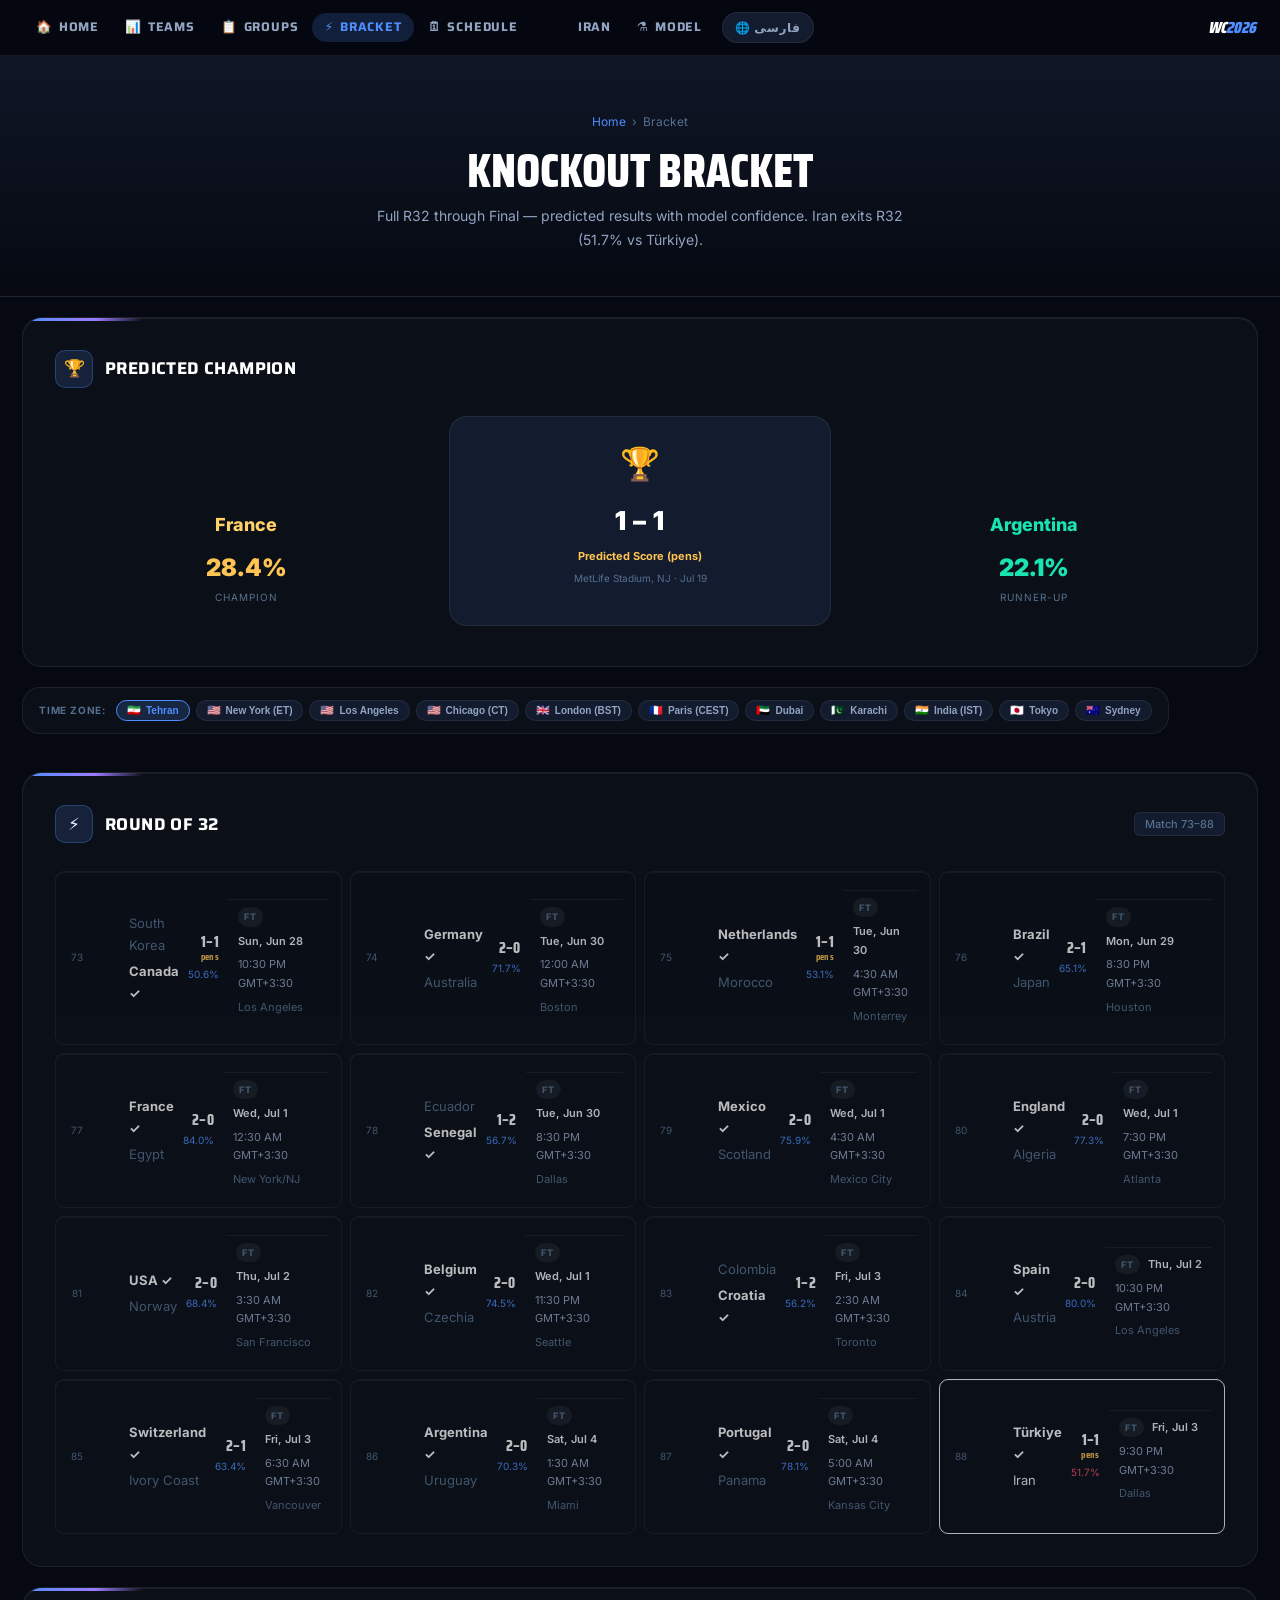
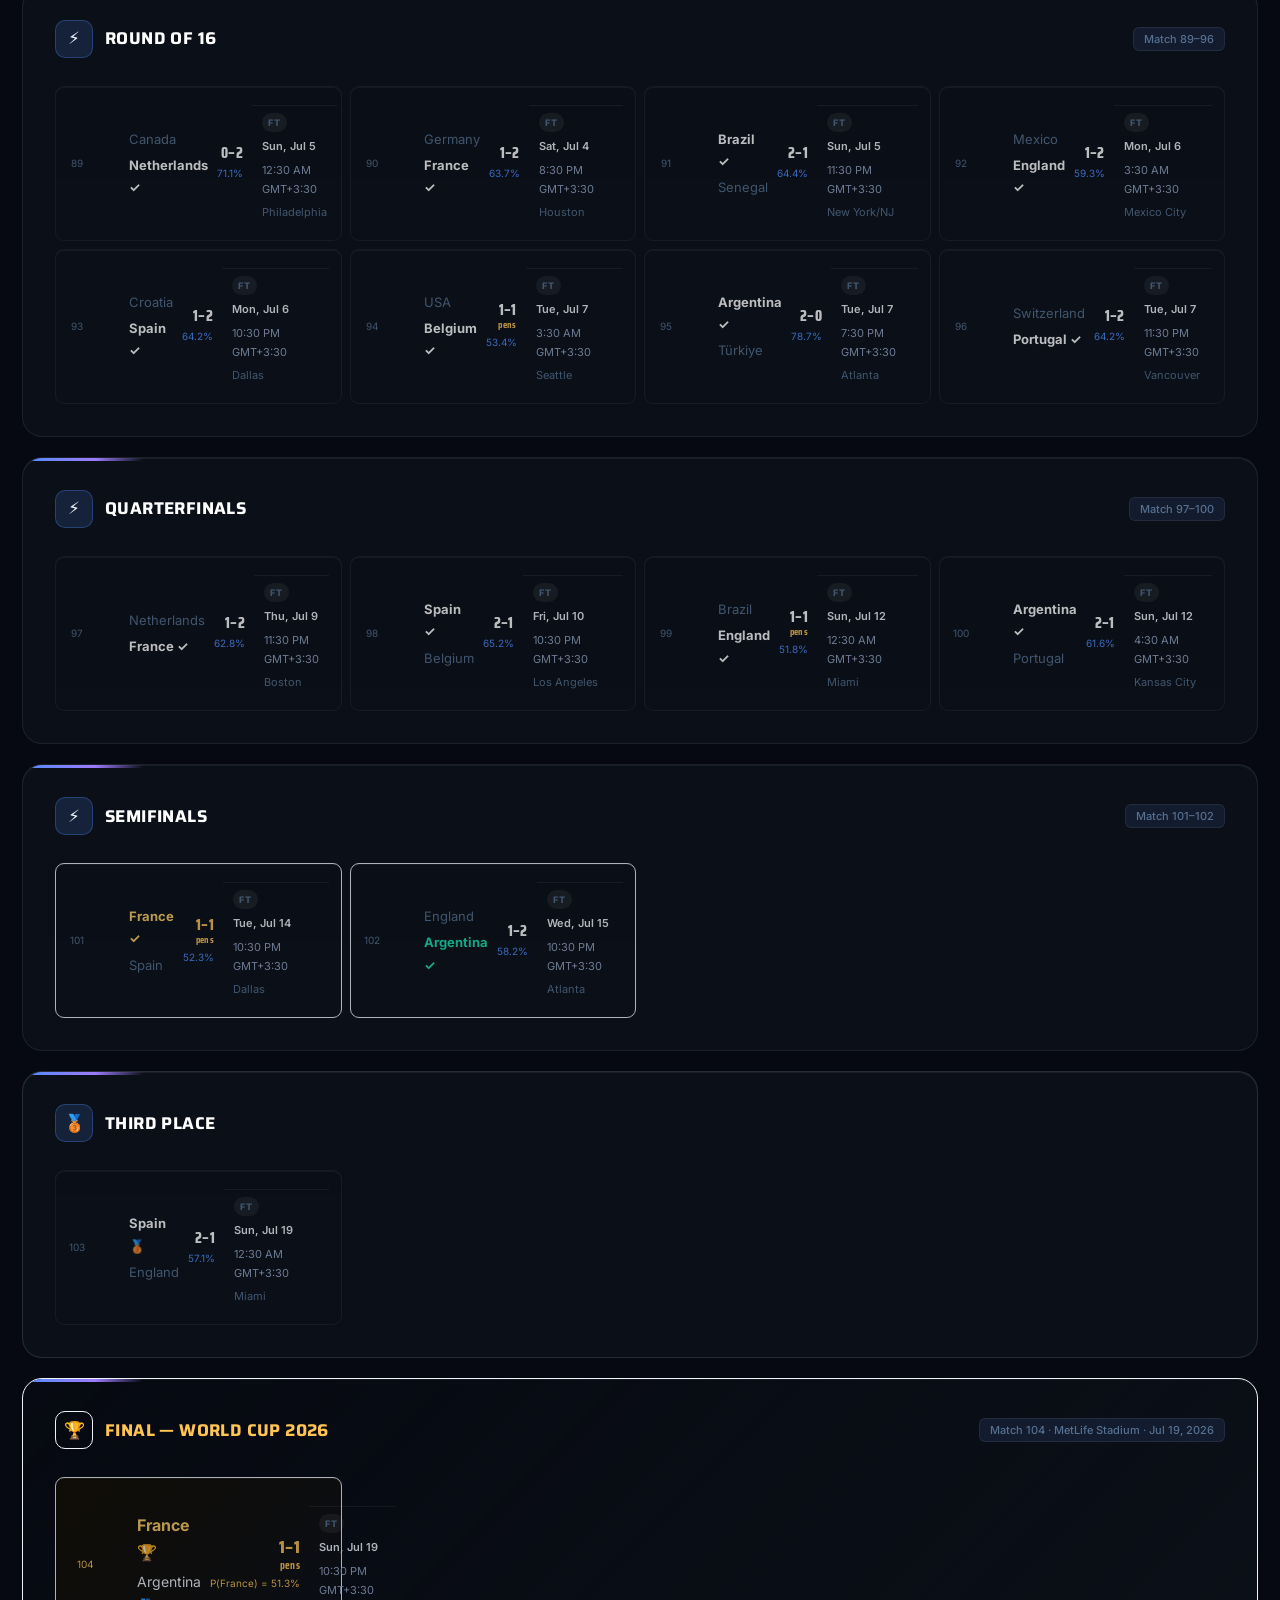
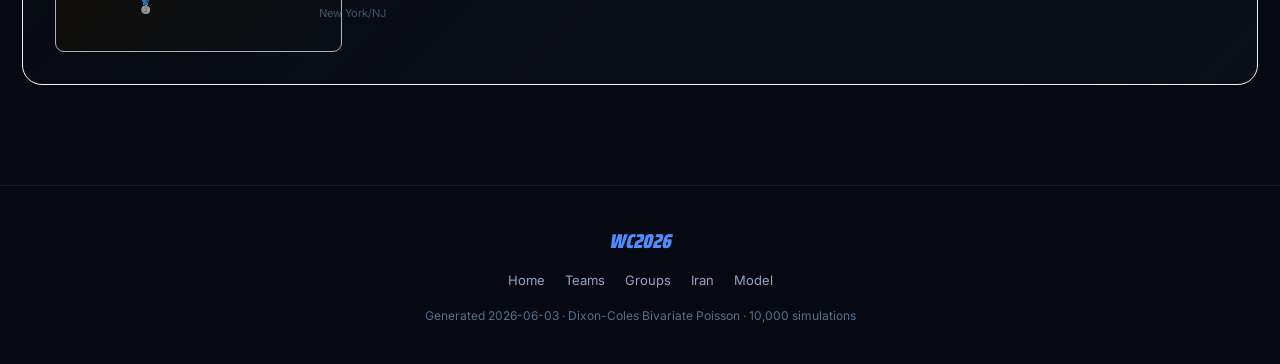
==== commit 365d0de9: "feat: timezone selector — default Tehran (Asia/Tehran) - Add 11-zone TZ picker: Tehran (default), Ne" ====
--- a/bracket.html
+++ b/bracket.html
@@ -56,6 +56,9 @@
     </div>
   </div>
 </div>
+
+<!-- TIMEZONE PICKER -->
+<div class="tz-picker-host tz-bar" id="tz-picker-host"></div>
 
 <div class="sec">
   <div class="sec-head"><div class="sec-ico">⚡</div><div class="sec-ttl" data-en="Round of 32" data-fa="مرحله ۳۲ تیم">Round of 32</div><div class="sec-sub" data-en="Match 73–88" data-fa="بازی ۷۳–۸۸">Match 73–88</div></div>
--- a/assets/style.css
+++ b/assets/style.css
@@ -186,6 +186,20 @@
   .steps{grid-template-columns:1fr}
   .pgrid{grid-template-columns:1fr}
 }
+
+/* ═══ TIMEZONE PICKER ═══════════════════════════════════════════════════════ */
+.tz-picker{display:flex;align-items:center;flex-wrap:wrap;gap:6px;padding:12px 16px;background:var(--s1);border:1px solid var(--b1);border-radius:var(--r);margin-bottom:18px}
+.tz-picker-label{font-size:11px;font-weight:700;text-transform:uppercase;letter-spacing:.8px;color:var(--dim);margin-right:4px;white-space:nowrap}
+.tz-btn{display:inline-flex;align-items:center;gap:5px;background:var(--card);border:1px solid var(--b1);border-radius:99px;font-size:12px;font-weight:600;color:var(--sub);padding:5px 12px;cursor:pointer;transition:border-color .15s,color .15s,background .15s;white-space:nowrap}
+.tz-btn:hover{border-color:var(--b2);color:var(--text)}
+.tz-btn.on{background:color-mix(in srgb,var(--blue) 18%,transparent);border-color:var(--blue)70;color:var(--blue)}
+.tz-btn-label{font-size:11px}
+/* Compact inline version on match cards / groups page */
+.tz-bar{display:flex;align-items:center;flex-wrap:wrap;gap:5px;margin-bottom:14px}
+.tz-bar .tz-picker-label{font-size:10px}
+.tz-bar .tz-btn{font-size:11px;padding:3px 10px}
+.tz-bar .tz-btn-label{font-size:10px}
+@media(max-width:600px){.tz-btn-label{display:none}}
 
 /* ═══ SCHEDULE LAYER ════════════════════════════════════════════════════════ */
 /* Schedule info injected into match cards */
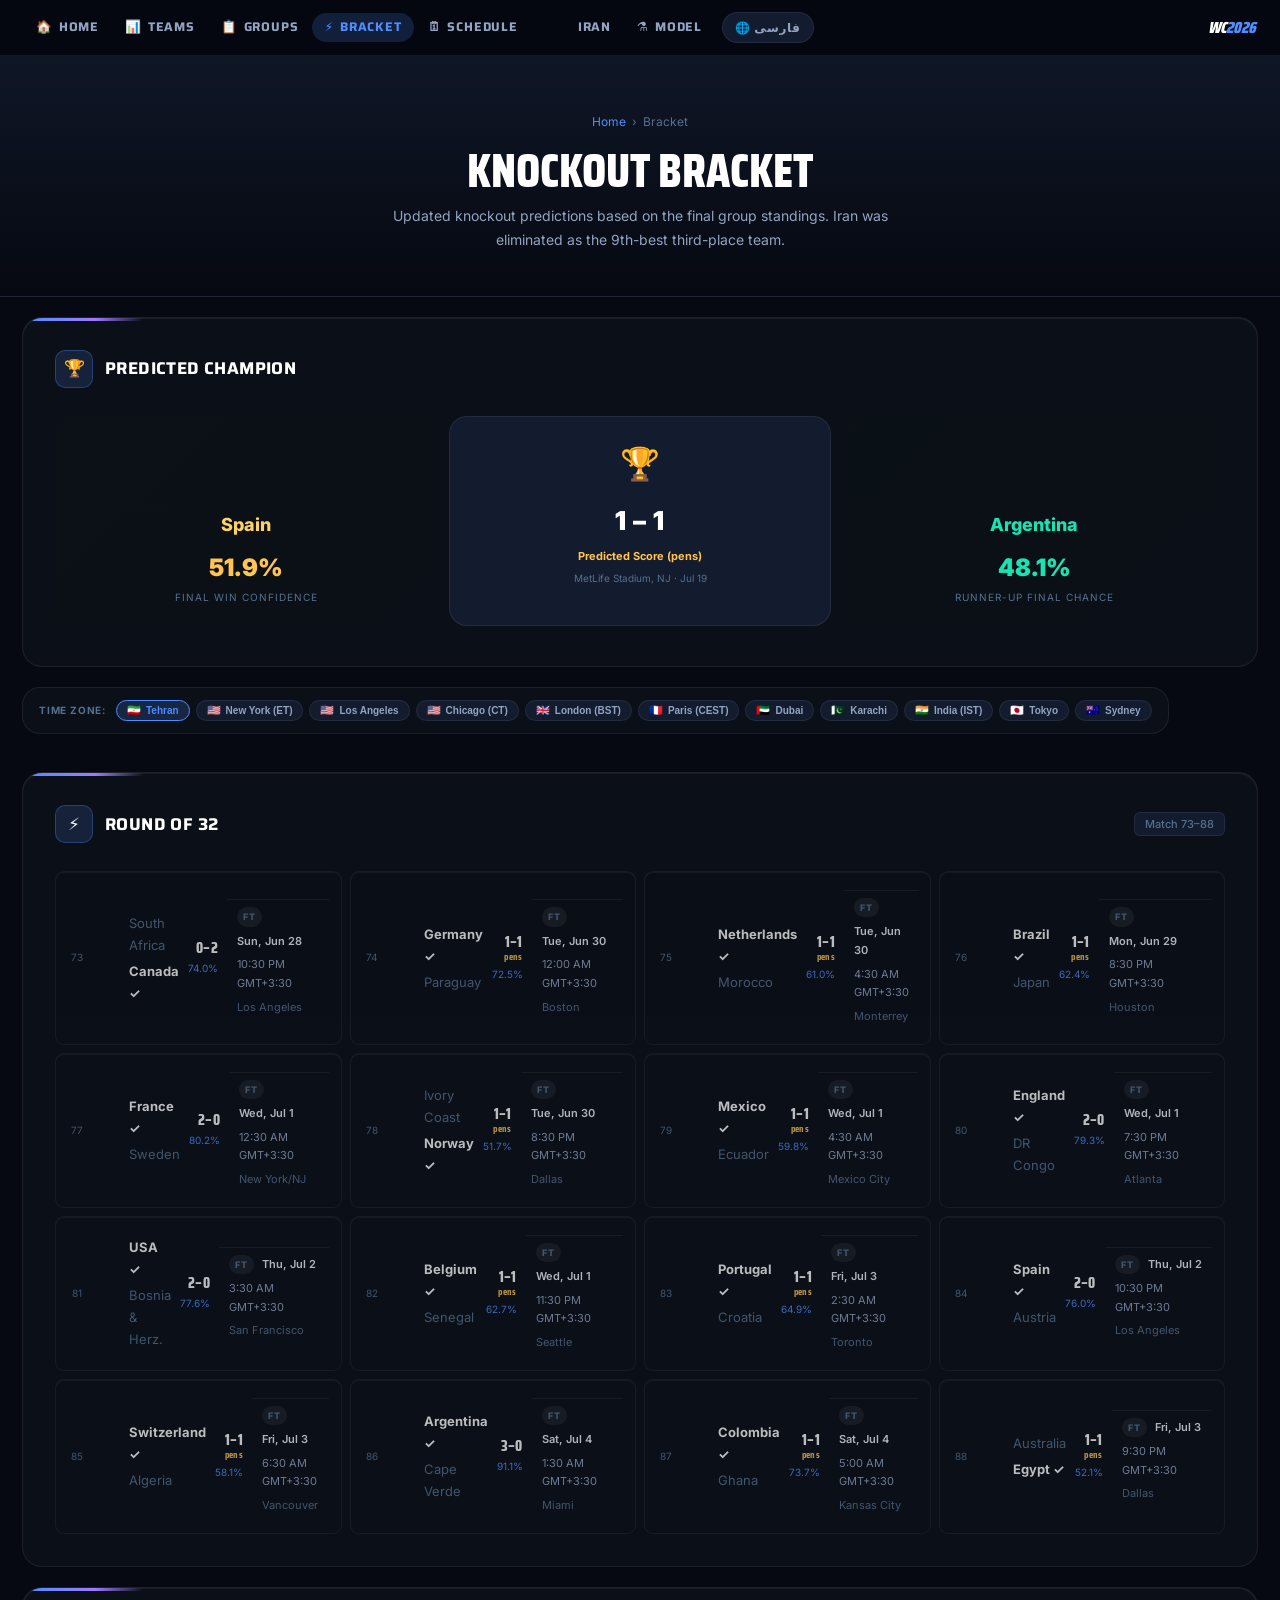
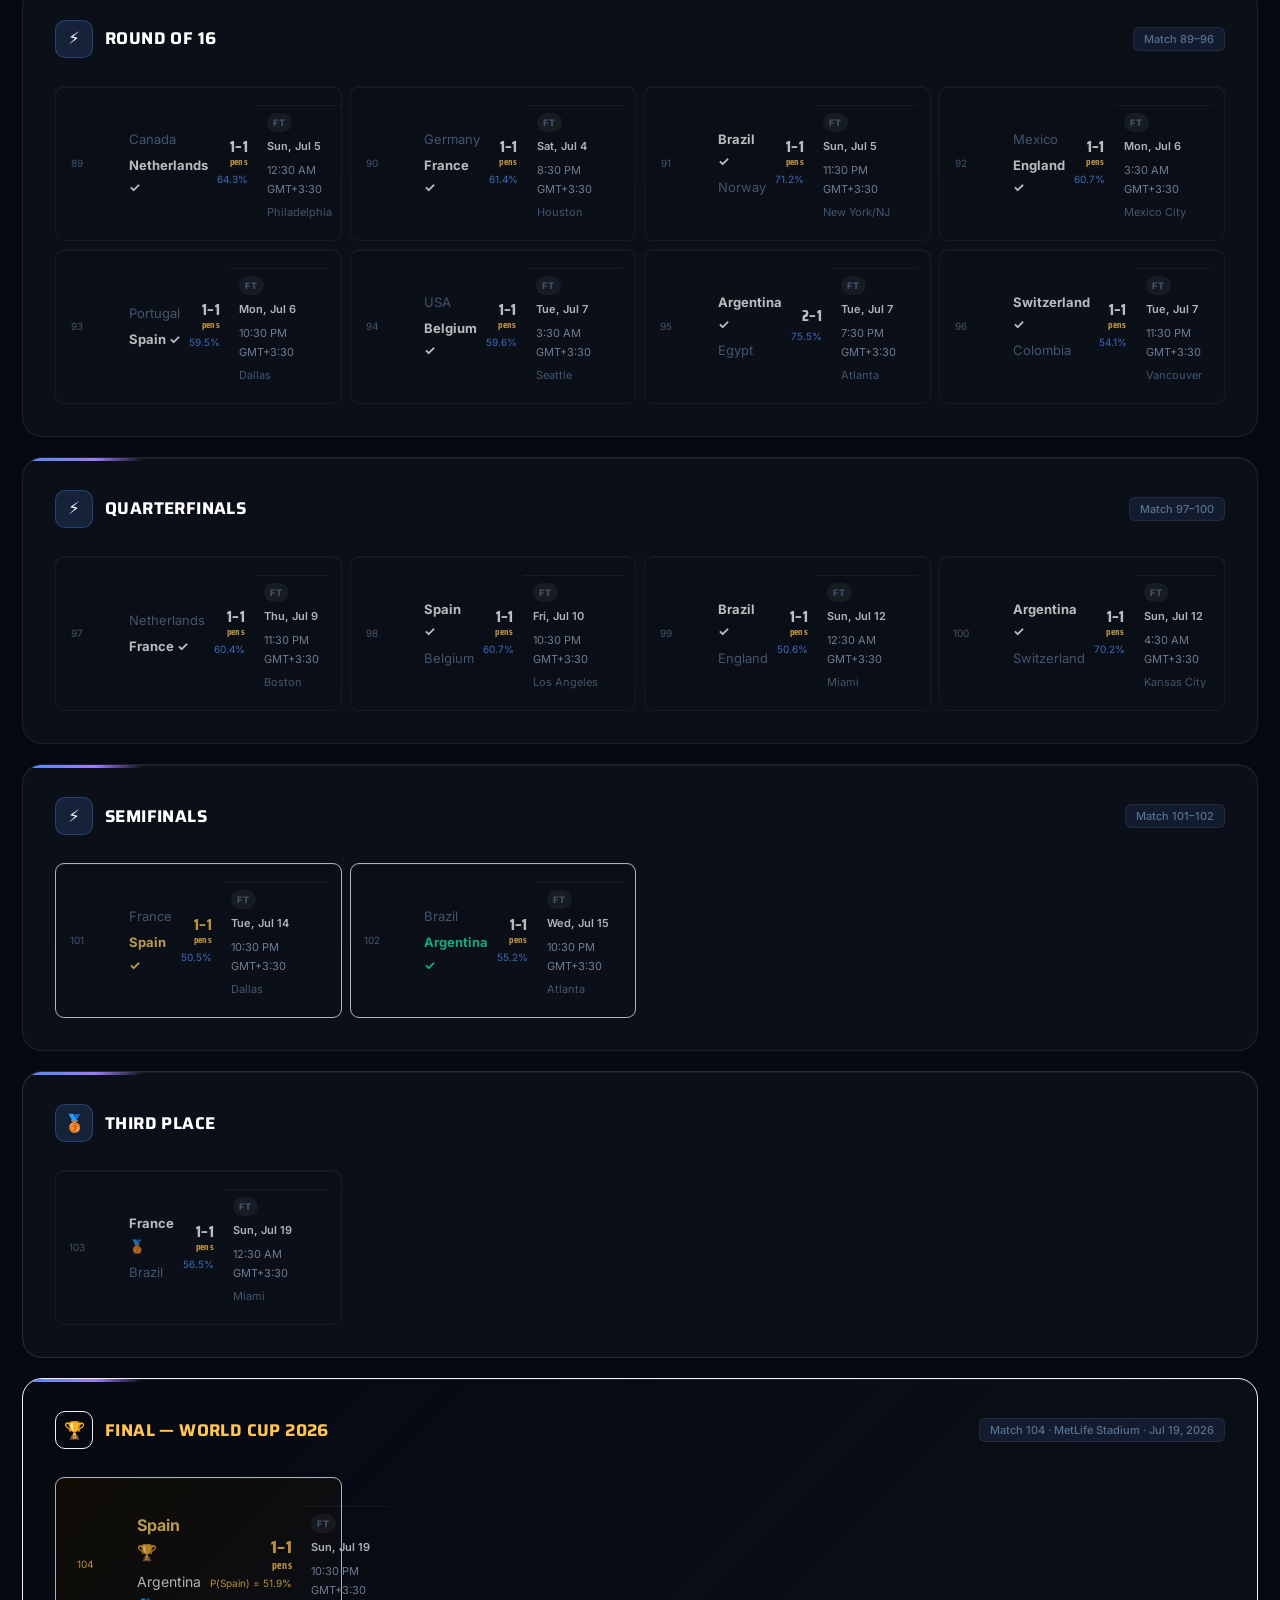
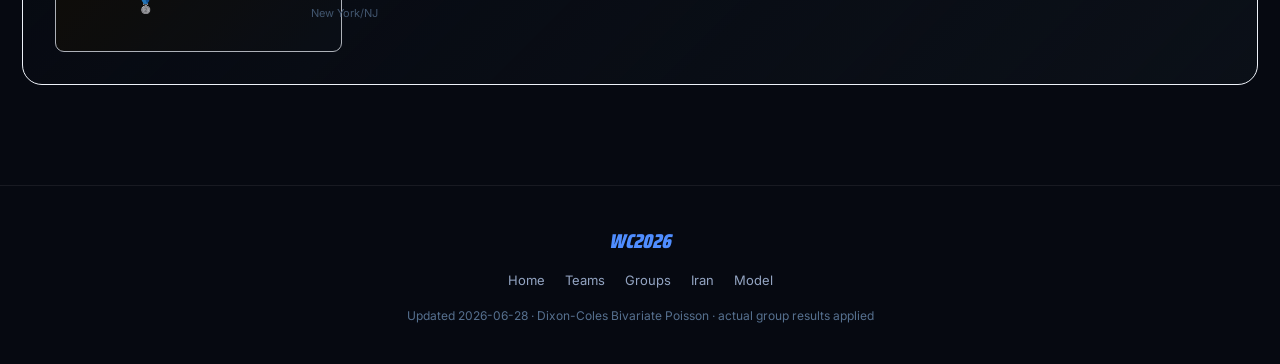
==== commit 2fb7327a: "Update knockout predictions from group results" ====
--- a/bracket.html
+++ b/bracket.html
@@ -25,7 +25,7 @@
 <div class="page-hero">
   <div class="breadcrumb"><a href="index.html">Home</a> <span>›</span> <span>Bracket</span></div>
   <h1 data-en="Knockout Bracket" data-fa="مسیر حذفی">Knockout Bracket</h1>
-  <p data-en="Full R32 through Final — predicted results with model confidence. Iran exits R32 (51.7% vs Türkiye)." data-fa="از R32 تا فینال — نتایج پیش‌بینی‌شده با درصد اطمینان. ایران در R32 حذف می‌شود (۵۱.۷٪ در برابر ترکیه).">Full R32 through Final — predicted results with model confidence. Iran exits R32 (51.7% vs Türkiye).</p>
+  <p data-en="Updated knockout predictions based on the final group standings. Iran was eliminated as the 9th-best third-place team." data-fa="پیش‌بینی‌های به‌روز مرحله حذفی بر اساس جدول نهایی گروه‌ها. ایران به عنوان نهمین تیم سوم حذف شد.">Updated knockout predictions based on the final group standings. Iran was eliminated as the 9th-best third-place team.</p>
 </div>
 
 <main>
@@ -37,10 +37,10 @@
   </div>
   <div style="display:grid;grid-template-columns:1fr 1fr 1fr;gap:12px;margin-bottom:8px">
     <div style="background:linear-gradient(135deg,#13100208,var(--s1));border:1px solid var(--gold)55;border-radius:var(--r);padding:20px;text-align:center">
-      <div style="font-size:40px;margin-bottom:6px"><img src="https://flagcdn.com/w40/fr.png" class="f-img" alt="" onerror='this.style.opacity=0.2'></div>
-      <div style="font-size:18px;font-weight:800;color:var(--amber)" data-en="France" data-fa="فرانسه">France</div>
-      <div style="font-size:24px;font-weight:900;color:var(--gold);margin-top:8px">28.4%</div>
-      <div style="font-size:10px;color:var(--dim);text-transform:uppercase;letter-spacing:1px" data-en="Champion" data-fa="قهرمان">Champion</div>
+      <div style="font-size:40px;margin-bottom:6px"><img src="https://flagcdn.com/w40/es.png" class="f-img" alt="" onerror='this.style.opacity=0.2'></div>
+      <div style="font-size:18px;font-weight:800;color:var(--amber)" data-en="Spain" data-fa="اسپانیا">Spain</div>
+      <div style="font-size:24px;font-weight:900;color:var(--gold);margin-top:8px">51.9%</div>
+      <div style="font-size:10px;color:var(--dim);text-transform:uppercase;letter-spacing:1px" data-en="Final win confidence" data-fa="اعتماد برد فینال">Final win confidence</div>
     </div>
     <div style="background:var(--card);border:1px solid var(--b1);border-radius:var(--r);padding:20px;text-align:center">
       <div style="font-size:32px;margin-bottom:8px">🏆</div>
@@ -51,8 +51,8 @@
     <div style="background:linear-gradient(135deg,#07160908,var(--s1));border:1px solid var(--teal)55;border-radius:var(--r);padding:20px;text-align:center">
       <div style="font-size:40px;margin-bottom:6px"><img src="https://flagcdn.com/w40/ar.png" class="f-img" alt="" onerror='this.style.opacity=0.2'></div>
       <div style="font-size:18px;font-weight:800;color:var(--teal)" data-en="Argentina" data-fa="آرژانتین">Argentina</div>
-      <div style="font-size:24px;font-weight:900;color:var(--teal);margin-top:8px">22.1%</div>
-      <div style="font-size:10px;color:var(--dim);text-transform:uppercase;letter-spacing:1px" data-en="Runner-up" data-fa="نایب قهرمان">Runner-up</div>
+      <div style="font-size:24px;font-weight:900;color:var(--teal);margin-top:8px">48.1%</div>
+      <div style="font-size:10px;color:var(--dim);text-transform:uppercase;letter-spacing:1px" data-en="Runner-up final chance" data-fa="شانس فینال نایب‌قهرمان">Runner-up final chance</div>
     </div>
   </div>
 </div>
@@ -63,61 +63,61 @@
 <div class="sec">
   <div class="sec-head"><div class="sec-ico">⚡</div><div class="sec-ttl" data-en="Round of 32" data-fa="مرحله ۳۲ تیم">Round of 32</div><div class="sec-sub" data-en="Match 73–88" data-fa="بازی ۷۳–۸۸">Match 73–88</div></div>
   <div class="mgrid">
-    <div class="mc"><span class="mn">73</span><div class="mts"><div class="tl l"><img src="https://flagcdn.com/w40/kr.png" class="f-img" alt="" onerror='this.style.opacity=0.2'> <span data-en="South Korea" data-fa="کره جنوبی">South Korea</span></div><div class="tl w"><img src="https://flagcdn.com/w40/ca.png" class="f-img" alt="" onerror='this.style.opacity=0.2'> <span data-en="Canada ✓" data-fa="کانادا ✓">Canada ✓</span></div></div><div class="mm"><div class="mr">1–1<span class="mr-pens">pens</span></div><div class="mc2">50.6%</div></div></div>
-    <div class="mc"><span class="mn">74</span><div class="mts"><div class="tl w"><img src="https://flagcdn.com/w40/de.png" class="f-img" alt="" onerror='this.style.opacity=0.2'> <span data-en="Germany ✓" data-fa="آلمان ✓">Germany ✓</span></div><div class="tl l"><img src="https://flagcdn.com/w40/au.png" class="f-img" alt="" onerror='this.style.opacity=0.2'> <span data-en="Australia" data-fa="استرالیا">Australia</span></div></div><div class="mm"><div class="mr">2–0</div><div class="mc2">71.7%</div></div></div>
-    <div class="mc"><span class="mn">75</span><div class="mts"><div class="tl w"><img src="https://flagcdn.com/w40/nl.png" class="f-img" alt="" onerror='this.style.opacity=0.2'> <span data-en="Netherlands ✓" data-fa="هلند ✓">Netherlands ✓</span></div><div class="tl l"><img src="https://flagcdn.com/w40/ma.png" class="f-img" alt="" onerror='this.style.opacity=0.2'> <span data-en="Morocco" data-fa="مراکش">Morocco</span></div></div><div class="mm"><div class="mr">1–1<span class="mr-pens">pens</span></div><div class="mc2">53.1%</div></div></div>
-    <div class="mc"><span class="mn">76</span><div class="mts"><div class="tl w"><img src="https://flagcdn.com/w40/br.png" class="f-img" alt="" onerror='this.style.opacity=0.2'> <span data-en="Brazil ✓" data-fa="برزیل ✓">Brazil ✓</span></div><div class="tl l"><img src="https://flagcdn.com/w40/jp.png" class="f-img" alt="" onerror='this.style.opacity=0.2'> <span data-en="Japan" data-fa="ژاپن">Japan</span></div></div><div class="mm"><div class="mr">2–1</div><div class="mc2">65.1%</div></div></div>
-    <div class="mc"><span class="mn">77</span><div class="mts"><div class="tl w"><img src="https://flagcdn.com/w40/fr.png" class="f-img" alt="" onerror='this.style.opacity=0.2'> <span data-en="France ✓" data-fa="فرانسه ✓">France ✓</span></div><div class="tl l"><img src="https://flagcdn.com/w40/eg.png" class="f-img" alt="" onerror='this.style.opacity=0.2'> <span data-en="Egypt" data-fa="مصر">Egypt</span></div></div><div class="mm"><div class="mr">2–0</div><div class="mc2">84.0%</div></div></div>
-    <div class="mc"><span class="mn">78</span><div class="mts"><div class="tl l"><img src="https://flagcdn.com/w40/ec.png" class="f-img" alt="" onerror='this.style.opacity=0.2'> <span data-en="Ecuador" data-fa="اکوادور">Ecuador</span></div><div class="tl w"><img src="https://flagcdn.com/w40/sn.png" class="f-img" alt="" onerror='this.style.opacity=0.2'> <span data-en="Senegal ✓" data-fa="سنگال ✓">Senegal ✓</span></div></div><div class="mm"><div class="mr">1–2</div><div class="mc2">56.7%</div></div></div>
-    <div class="mc"><span class="mn">79</span><div class="mts"><div class="tl w"><img src="https://flagcdn.com/w40/mx.png" class="f-img" alt="" onerror='this.style.opacity=0.2'> <span data-en="Mexico ✓" data-fa="مکزیک ✓">Mexico ✓</span></div><div class="tl l"><img src="https://flagcdn.com/w40/gb-sct.png" class="f-img" alt="" onerror='this.style.opacity=0.2'> <span data-en="Scotland" data-fa="اسکاتلند">Scotland</span></div></div><div class="mm"><div class="mr">2–0</div><div class="mc2">75.9%</div></div></div>
-    <div class="mc"><span class="mn">80</span><div class="mts"><div class="tl w"><img src="https://flagcdn.com/w40/gb-eng.png" class="f-img" alt="" onerror='this.style.opacity=0.2'> <span data-en="England ✓" data-fa="انگلیس ✓">England ✓</span></div><div class="tl l"><img src="https://flagcdn.com/w40/dz.png" class="f-img" alt="" onerror='this.style.opacity=0.2'> <span data-en="Algeria" data-fa="الجزایر">Algeria</span></div></div><div class="mm"><div class="mr">2–0</div><div class="mc2">77.3%</div></div></div>
-    <div class="mc"><span class="mn">81</span><div class="mts"><div class="tl w"><img src="https://flagcdn.com/w40/us.png" class="f-img" alt="" onerror='this.style.opacity=0.2'> <span data-en="USA ✓" data-fa="آمریکا ✓">USA ✓</span></div><div class="tl l"><img src="https://flagcdn.com/w40/no.png" class="f-img" alt="" onerror='this.style.opacity=0.2'> <span data-en="Norway" data-fa="نروژ">Norway</span></div></div><div class="mm"><div class="mr">2–0</div><div class="mc2">68.4%</div></div></div>
-    <div class="mc"><span class="mn">82</span><div class="mts"><div class="tl w"><img src="https://flagcdn.com/w40/be.png" class="f-img" alt="" onerror='this.style.opacity=0.2'> <span data-en="Belgium ✓" data-fa="بلژیک ✓">Belgium ✓</span></div><div class="tl l"><img src="https://flagcdn.com/w40/cz.png" class="f-img" alt="" onerror='this.style.opacity=0.2'> <span data-en="Czechia" data-fa="چک">Czechia</span></div></div><div class="mm"><div class="mr">2–0</div><div class="mc2">74.5%</div></div></div>
-    <div class="mc"><span class="mn">83</span><div class="mts"><div class="tl l"><img src="https://flagcdn.com/w40/co.png" class="f-img" alt="" onerror='this.style.opacity=0.2'> <span data-en="Colombia" data-fa="کلمبیا">Colombia</span></div><div class="tl w"><img src="https://flagcdn.com/w40/hr.png" class="f-img" alt="" onerror='this.style.opacity=0.2'> <span data-en="Croatia ✓" data-fa="کرواسی ✓">Croatia ✓</span></div></div><div class="mm"><div class="mr">1–2</div><div class="mc2">56.2%</div></div></div>
-    <div class="mc"><span class="mn">84</span><div class="mts"><div class="tl w"><img src="https://flagcdn.com/w40/es.png" class="f-img" alt="" onerror='this.style.opacity=0.2'> <span data-en="Spain ✓" data-fa="اسپانیا ✓">Spain ✓</span></div><div class="tl l"><img src="https://flagcdn.com/w40/at.png" class="f-img" alt="" onerror='this.style.opacity=0.2'> <span data-en="Austria" data-fa="اتریش">Austria</span></div></div><div class="mm"><div class="mr">2–0</div><div class="mc2">80.0%</div></div></div>
-    <div class="mc"><span class="mn">85</span><div class="mts"><div class="tl w"><img src="https://flagcdn.com/w40/ch.png" class="f-img" alt="" onerror='this.style.opacity=0.2'> <span data-en="Switzerland ✓" data-fa="سوئیس ✓">Switzerland ✓</span></div><div class="tl l"><img src="https://flagcdn.com/w40/ci.png" class="f-img" alt="" onerror='this.style.opacity=0.2'> <span data-en="Ivory Coast" data-fa="ساحل عاج">Ivory Coast</span></div></div><div class="mm"><div class="mr">2–1</div><div class="mc2">63.4%</div></div></div>
-    <div class="mc"><span class="mn">86</span><div class="mts"><div class="tl w"><img src="https://flagcdn.com/w40/ar.png" class="f-img" alt="" onerror='this.style.opacity=0.2'> <span data-en="Argentina ✓" data-fa="آرژانتین ✓">Argentina ✓</span></div><div class="tl l"><img src="https://flagcdn.com/w40/uy.png" class="f-img" alt="" onerror='this.style.opacity=0.2'> <span data-en="Uruguay" data-fa="اروگوئه">Uruguay</span></div></div><div class="mm"><div class="mr">2–0</div><div class="mc2">70.3%</div></div></div>
-    <div class="mc"><span class="mn">87</span><div class="mts"><div class="tl w"><img src="https://flagcdn.com/w40/pt.png" class="f-img" alt="" onerror='this.style.opacity=0.2'> <span data-en="Portugal ✓" data-fa="پرتغال ✓">Portugal ✓</span></div><div class="tl l"><img src="https://flagcdn.com/w40/pa.png" class="f-img" alt="" onerror='this.style.opacity=0.2'> <span data-en="Panama" data-fa="پاناما">Panama</span></div></div><div class="mm"><div class="mr">2–0</div><div class="mc2">78.1%</div></div></div>
-    <div class="mc iran-m"><span class="mn">88</span><div class="mts"><div class="tl w"><img src="https://flagcdn.com/w40/tr.png" class="f-img" alt="" onerror='this.style.opacity=0.2'> <span data-en="Türkiye ✓" data-fa="ترکیه ✓">Türkiye ✓</span></div><div class="tl l" style="color:var(--iran)88"><img src="https://flagcdn.com/w40/ir.png" class="f-img" alt="" onerror='this.style.opacity=0.2'> <span data-en="Iran" data-fa="ایران">Iran</span></div></div><div class="mm"><div class="mr">1–1<span class="mr-pens">pens</span></div><div class="mc2" style="color:var(--red)">51.7%</div></div></div>
+    <div class="mc"><span class="mn">73</span><div class="mts"><div class="tl l"><img src="https://flagcdn.com/w40/za.png" class="f-img" alt="" onerror='this.style.opacity=0.2'> <span data-en="South Africa" data-fa="آفریقای جنوبی">South Africa</span></div><div class="tl w"><img src="https://flagcdn.com/w40/ca.png" class="f-img" alt="" onerror='this.style.opacity=0.2'> <span data-en="Canada ✓" data-fa="کانادا ✓">Canada ✓</span></div></div><div class="mm"><div class="mr">0–2</div><div class="mc2">74.0%</div></div></div>
+    <div class="mc"><span class="mn">74</span><div class="mts"><div class="tl w"><img src="https://flagcdn.com/w40/de.png" class="f-img" alt="" onerror='this.style.opacity=0.2'> <span data-en="Germany ✓" data-fa="آلمان ✓">Germany ✓</span></div><div class="tl l"><img src="https://flagcdn.com/w40/py.png" class="f-img" alt="" onerror='this.style.opacity=0.2'> <span data-en="Paraguay" data-fa="پاراگوئه">Paraguay</span></div></div><div class="mm"><div class="mr">1–1<span class="mr-pens">pens</span></div><div class="mc2">72.5%</div></div></div>
+    <div class="mc"><span class="mn">75</span><div class="mts"><div class="tl w"><img src="https://flagcdn.com/w40/nl.png" class="f-img" alt="" onerror='this.style.opacity=0.2'> <span data-en="Netherlands ✓" data-fa="هلند ✓">Netherlands ✓</span></div><div class="tl l"><img src="https://flagcdn.com/w40/ma.png" class="f-img" alt="" onerror='this.style.opacity=0.2'> <span data-en="Morocco" data-fa="مراکش">Morocco</span></div></div><div class="mm"><div class="mr">1–1<span class="mr-pens">pens</span></div><div class="mc2">61.0%</div></div></div>
+    <div class="mc"><span class="mn">76</span><div class="mts"><div class="tl w"><img src="https://flagcdn.com/w40/br.png" class="f-img" alt="" onerror='this.style.opacity=0.2'> <span data-en="Brazil ✓" data-fa="برزیل ✓">Brazil ✓</span></div><div class="tl l"><img src="https://flagcdn.com/w40/jp.png" class="f-img" alt="" onerror='this.style.opacity=0.2'> <span data-en="Japan" data-fa="ژاپن">Japan</span></div></div><div class="mm"><div class="mr">1–1<span class="mr-pens">pens</span></div><div class="mc2">62.4%</div></div></div>
+    <div class="mc"><span class="mn">77</span><div class="mts"><div class="tl w"><img src="https://flagcdn.com/w40/fr.png" class="f-img" alt="" onerror='this.style.opacity=0.2'> <span data-en="France ✓" data-fa="فرانسه ✓">France ✓</span></div><div class="tl l"><img src="https://flagcdn.com/w40/se.png" class="f-img" alt="" onerror='this.style.opacity=0.2'> <span data-en="Sweden" data-fa="سوئد">Sweden</span></div></div><div class="mm"><div class="mr">2–0</div><div class="mc2">80.2%</div></div></div>
+    <div class="mc"><span class="mn">78</span><div class="mts"><div class="tl l"><img src="https://flagcdn.com/w40/ci.png" class="f-img" alt="" onerror='this.style.opacity=0.2'> <span data-en="Ivory Coast" data-fa="ساحل عاج">Ivory Coast</span></div><div class="tl w"><img src="https://flagcdn.com/w40/no.png" class="f-img" alt="" onerror='this.style.opacity=0.2'> <span data-en="Norway ✓" data-fa="نروژ ✓">Norway ✓</span></div></div><div class="mm"><div class="mr">1–1<span class="mr-pens">pens</span></div><div class="mc2">51.7%</div></div></div>
+    <div class="mc"><span class="mn">79</span><div class="mts"><div class="tl w"><img src="https://flagcdn.com/w40/mx.png" class="f-img" alt="" onerror='this.style.opacity=0.2'> <span data-en="Mexico ✓" data-fa="مکزیک ✓">Mexico ✓</span></div><div class="tl l"><img src="https://flagcdn.com/w40/ec.png" class="f-img" alt="" onerror='this.style.opacity=0.2'> <span data-en="Ecuador" data-fa="اکوادور">Ecuador</span></div></div><div class="mm"><div class="mr">1–1<span class="mr-pens">pens</span></div><div class="mc2">59.8%</div></div></div>
+    <div class="mc"><span class="mn">80</span><div class="mts"><div class="tl w"><img src="https://flagcdn.com/w40/gb-eng.png" class="f-img" alt="" onerror='this.style.opacity=0.2'> <span data-en="England ✓" data-fa="انگلیس ✓">England ✓</span></div><div class="tl l"><img src="https://flagcdn.com/w40/cd.png" class="f-img" alt="" onerror='this.style.opacity=0.2'> <span data-en="DR Congo" data-fa="کنگو">DR Congo</span></div></div><div class="mm"><div class="mr">2–0</div><div class="mc2">79.3%</div></div></div>
+    <div class="mc"><span class="mn">81</span><div class="mts"><div class="tl w"><img src="https://flagcdn.com/w40/us.png" class="f-img" alt="" onerror='this.style.opacity=0.2'> <span data-en="USA ✓" data-fa="آمریکا ✓">USA ✓</span></div><div class="tl l"><img src="https://flagcdn.com/w40/ba.png" class="f-img" alt="" onerror='this.style.opacity=0.2'> <span data-en="Bosnia &amp; Herz." data-fa="بوسنی">Bosnia &amp; Herz.</span></div></div><div class="mm"><div class="mr">2–0</div><div class="mc2">77.6%</div></div></div>
+    <div class="mc"><span class="mn">82</span><div class="mts"><div class="tl w"><img src="https://flagcdn.com/w40/be.png" class="f-img" alt="" onerror='this.style.opacity=0.2'> <span data-en="Belgium ✓" data-fa="بلژیک ✓">Belgium ✓</span></div><div class="tl l"><img src="https://flagcdn.com/w40/sn.png" class="f-img" alt="" onerror='this.style.opacity=0.2'> <span data-en="Senegal" data-fa="سنگال">Senegal</span></div></div><div class="mm"><div class="mr">1–1<span class="mr-pens">pens</span></div><div class="mc2">62.7%</div></div></div>
+    <div class="mc"><span class="mn">83</span><div class="mts"><div class="tl w"><img src="https://flagcdn.com/w40/pt.png" class="f-img" alt="" onerror='this.style.opacity=0.2'> <span data-en="Portugal ✓" data-fa="پرتغال ✓">Portugal ✓</span></div><div class="tl l"><img src="https://flagcdn.com/w40/hr.png" class="f-img" alt="" onerror='this.style.opacity=0.2'> <span data-en="Croatia" data-fa="کرواسی">Croatia</span></div></div><div class="mm"><div class="mr">1–1<span class="mr-pens">pens</span></div><div class="mc2">64.9%</div></div></div>
+    <div class="mc"><span class="mn">84</span><div class="mts"><div class="tl w"><img src="https://flagcdn.com/w40/es.png" class="f-img" alt="" onerror='this.style.opacity=0.2'> <span data-en="Spain ✓" data-fa="اسپانیا ✓">Spain ✓</span></div><div class="tl l"><img src="https://flagcdn.com/w40/at.png" class="f-img" alt="" onerror='this.style.opacity=0.2'> <span data-en="Austria" data-fa="اتریش">Austria</span></div></div><div class="mm"><div class="mr">2–0</div><div class="mc2">76.0%</div></div></div>
+    <div class="mc"><span class="mn">85</span><div class="mts"><div class="tl w"><img src="https://flagcdn.com/w40/ch.png" class="f-img" alt="" onerror='this.style.opacity=0.2'> <span data-en="Switzerland ✓" data-fa="سوئیس ✓">Switzerland ✓</span></div><div class="tl l"><img src="https://flagcdn.com/w40/dz.png" class="f-img" alt="" onerror='this.style.opacity=0.2'> <span data-en="Algeria" data-fa="الجزایر">Algeria</span></div></div><div class="mm"><div class="mr">1–1<span class="mr-pens">pens</span></div><div class="mc2">58.1%</div></div></div>
+    <div class="mc"><span class="mn">86</span><div class="mts"><div class="tl w"><img src="https://flagcdn.com/w40/ar.png" class="f-img" alt="" onerror='this.style.opacity=0.2'> <span data-en="Argentina ✓" data-fa="آرژانتین ✓">Argentina ✓</span></div><div class="tl l"><img src="https://flagcdn.com/w40/cv.png" class="f-img" alt="" onerror='this.style.opacity=0.2'> <span data-en="Cape Verde" data-fa="کاپ ورد">Cape Verde</span></div></div><div class="mm"><div class="mr">3–0</div><div class="mc2">91.1%</div></div></div>
+    <div class="mc"><span class="mn">87</span><div class="mts"><div class="tl w"><img src="https://flagcdn.com/w40/co.png" class="f-img" alt="" onerror='this.style.opacity=0.2'> <span data-en="Colombia ✓" data-fa="کلمبیا ✓">Colombia ✓</span></div><div class="tl l"><img src="https://flagcdn.com/w40/gh.png" class="f-img" alt="" onerror='this.style.opacity=0.2'> <span data-en="Ghana" data-fa="غنا">Ghana</span></div></div><div class="mm"><div class="mr">1–1<span class="mr-pens">pens</span></div><div class="mc2">73.7%</div></div></div>
+    <div class="mc"><span class="mn">88</span><div class="mts"><div class="tl l"><img src="https://flagcdn.com/w40/au.png" class="f-img" alt="" onerror='this.style.opacity=0.2'> <span data-en="Australia" data-fa="استرالیا">Australia</span></div><div class="tl w"><img src="https://flagcdn.com/w40/eg.png" class="f-img" alt="" onerror='this.style.opacity=0.2'> <span data-en="Egypt ✓" data-fa="مصر ✓">Egypt ✓</span></div></div><div class="mm"><div class="mr">1–1<span class="mr-pens">pens</span></div><div class="mc2">52.1%</div></div></div>
   </div>
 </div>
 
 <div class="sec">
   <div class="sec-head"><div class="sec-ico">⚡</div><div class="sec-ttl" data-en="Round of 16" data-fa="مرحله ۱۶ تیم">Round of 16</div><div class="sec-sub">Match 89–96</div></div>
   <div class="mgrid">
-    <div class="mc"><span class="mn">89</span><div class="mts"><div class="tl l"><img src="https://flagcdn.com/w40/ca.png" class="f-img" alt="" onerror='this.style.opacity=0.2'> <span data-en="Canada" data-fa="کانادا">Canada</span></div><div class="tl w"><img src="https://flagcdn.com/w40/nl.png" class="f-img" alt="" onerror='this.style.opacity=0.2'> <span data-en="Netherlands ✓" data-fa="هلند ✓">Netherlands ✓</span></div></div><div class="mm"><div class="mr">0–2</div><div class="mc2">71.1%</div></div></div>
-    <div class="mc"><span class="mn">90</span><div class="mts"><div class="tl l"><img src="https://flagcdn.com/w40/de.png" class="f-img" alt="" onerror='this.style.opacity=0.2'> <span data-en="Germany" data-fa="آلمان">Germany</span></div><div class="tl w"><img src="https://flagcdn.com/w40/fr.png" class="f-img" alt="" onerror='this.style.opacity=0.2'> <span data-en="France ✓" data-fa="فرانسه ✓">France ✓</span></div></div><div class="mm"><div class="mr">1–2</div><div class="mc2">63.7%</div></div></div>
-    <div class="mc"><span class="mn">91</span><div class="mts"><div class="tl w"><img src="https://flagcdn.com/w40/br.png" class="f-img" alt="" onerror='this.style.opacity=0.2'> <span data-en="Brazil ✓" data-fa="برزیل ✓">Brazil ✓</span></div><div class="tl l"><img src="https://flagcdn.com/w40/sn.png" class="f-img" alt="" onerror='this.style.opacity=0.2'> <span data-en="Senegal" data-fa="سنگال">Senegal</span></div></div><div class="mm"><div class="mr">2–1</div><div class="mc2">64.4%</div></div></div>
-    <div class="mc"><span class="mn">92</span><div class="mts"><div class="tl l"><img src="https://flagcdn.com/w40/mx.png" class="f-img" alt="" onerror='this.style.opacity=0.2'> <span data-en="Mexico" data-fa="مکزیک">Mexico</span></div><div class="tl w"><img src="https://flagcdn.com/w40/gb-eng.png" class="f-img" alt="" onerror='this.style.opacity=0.2'> <span data-en="England ✓" data-fa="انگلیس ✓">England ✓</span></div></div><div class="mm"><div class="mr">1–2</div><div class="mc2">59.3%</div></div></div>
-    <div class="mc"><span class="mn">93</span><div class="mts"><div class="tl l"><img src="https://flagcdn.com/w40/hr.png" class="f-img" alt="" onerror='this.style.opacity=0.2'> <span data-en="Croatia" data-fa="کرواسی">Croatia</span></div><div class="tl w"><img src="https://flagcdn.com/w40/es.png" class="f-img" alt="" onerror='this.style.opacity=0.2'> <span data-en="Spain ✓" data-fa="اسپانیا ✓">Spain ✓</span></div></div><div class="mm"><div class="mr">1–2</div><div class="mc2">64.2%</div></div></div>
-    <div class="mc"><span class="mn">94</span><div class="mts"><div class="tl l"><img src="https://flagcdn.com/w40/us.png" class="f-img" alt="" onerror='this.style.opacity=0.2'> <span data-en="USA" data-fa="آمریکا">USA</span></div><div class="tl w"><img src="https://flagcdn.com/w40/be.png" class="f-img" alt="" onerror='this.style.opacity=0.2'> <span data-en="Belgium ✓" data-fa="بلژیک ✓">Belgium ✓</span></div></div><div class="mm"><div class="mr">1–1<span class="mr-pens">pens</span></div><div class="mc2">53.4%</div></div></div>
-    <div class="mc"><span class="mn">95</span><div class="mts"><div class="tl w"><img src="https://flagcdn.com/w40/ar.png" class="f-img" alt="" onerror='this.style.opacity=0.2'> <span data-en="Argentina ✓" data-fa="آرژانتین ✓">Argentina ✓</span></div><div class="tl l"><img src="https://flagcdn.com/w40/tr.png" class="f-img" alt="" onerror='this.style.opacity=0.2'> <span data-en="Türkiye" data-fa="ترکیه">Türkiye</span></div></div><div class="mm"><div class="mr">2–0</div><div class="mc2">78.7%</div></div></div>
-    <div class="mc"><span class="mn">96</span><div class="mts"><div class="tl l"><img src="https://flagcdn.com/w40/ch.png" class="f-img" alt="" onerror='this.style.opacity=0.2'> <span data-en="Switzerland" data-fa="سوئیس">Switzerland</span></div><div class="tl w"><img src="https://flagcdn.com/w40/pt.png" class="f-img" alt="" onerror='this.style.opacity=0.2'> <span data-en="Portugal ✓" data-fa="پرتغال ✓">Portugal ✓</span></div></div><div class="mm"><div class="mr">1–2</div><div class="mc2">64.2%</div></div></div>
+    <div class="mc"><span class="mn">89</span><div class="mts"><div class="tl l"><img src="https://flagcdn.com/w40/ca.png" class="f-img" alt="" onerror='this.style.opacity=0.2'> <span data-en="Canada" data-fa="کانادا">Canada</span></div><div class="tl w"><img src="https://flagcdn.com/w40/nl.png" class="f-img" alt="" onerror='this.style.opacity=0.2'> <span data-en="Netherlands ✓" data-fa="هلند ✓">Netherlands ✓</span></div></div><div class="mm"><div class="mr">1–1<span class="mr-pens">pens</span></div><div class="mc2">64.3%</div></div></div>
+    <div class="mc"><span class="mn">90</span><div class="mts"><div class="tl l"><img src="https://flagcdn.com/w40/de.png" class="f-img" alt="" onerror='this.style.opacity=0.2'> <span data-en="Germany" data-fa="آلمان">Germany</span></div><div class="tl w"><img src="https://flagcdn.com/w40/fr.png" class="f-img" alt="" onerror='this.style.opacity=0.2'> <span data-en="France ✓" data-fa="فرانسه ✓">France ✓</span></div></div><div class="mm"><div class="mr">1–1<span class="mr-pens">pens</span></div><div class="mc2">61.4%</div></div></div>
+    <div class="mc"><span class="mn">91</span><div class="mts"><div class="tl w"><img src="https://flagcdn.com/w40/br.png" class="f-img" alt="" onerror='this.style.opacity=0.2'> <span data-en="Brazil ✓" data-fa="برزیل ✓">Brazil ✓</span></div><div class="tl l"><img src="https://flagcdn.com/w40/no.png" class="f-img" alt="" onerror='this.style.opacity=0.2'> <span data-en="Norway" data-fa="نروژ">Norway</span></div></div><div class="mm"><div class="mr">1–1<span class="mr-pens">pens</span></div><div class="mc2">71.2%</div></div></div>
+    <div class="mc"><span class="mn">92</span><div class="mts"><div class="tl l"><img src="https://flagcdn.com/w40/mx.png" class="f-img" alt="" onerror='this.style.opacity=0.2'> <span data-en="Mexico" data-fa="مکزیک">Mexico</span></div><div class="tl w"><img src="https://flagcdn.com/w40/gb-eng.png" class="f-img" alt="" onerror='this.style.opacity=0.2'> <span data-en="England ✓" data-fa="انگلیس ✓">England ✓</span></div></div><div class="mm"><div class="mr">1–1<span class="mr-pens">pens</span></div><div class="mc2">60.7%</div></div></div>
+    <div class="mc"><span class="mn">93</span><div class="mts"><div class="tl l"><img src="https://flagcdn.com/w40/pt.png" class="f-img" alt="" onerror='this.style.opacity=0.2'> <span data-en="Portugal" data-fa="پرتغال">Portugal</span></div><div class="tl w"><img src="https://flagcdn.com/w40/es.png" class="f-img" alt="" onerror='this.style.opacity=0.2'> <span data-en="Spain ✓" data-fa="اسپانیا ✓">Spain ✓</span></div></div><div class="mm"><div class="mr">1–1<span class="mr-pens">pens</span></div><div class="mc2">59.5%</div></div></div>
+    <div class="mc"><span class="mn">94</span><div class="mts"><div class="tl l"><img src="https://flagcdn.com/w40/us.png" class="f-img" alt="" onerror='this.style.opacity=0.2'> <span data-en="USA" data-fa="آمریکا">USA</span></div><div class="tl w"><img src="https://flagcdn.com/w40/be.png" class="f-img" alt="" onerror='this.style.opacity=0.2'> <span data-en="Belgium ✓" data-fa="بلژیک ✓">Belgium ✓</span></div></div><div class="mm"><div class="mr">1–1<span class="mr-pens">pens</span></div><div class="mc2">59.6%</div></div></div>
+    <div class="mc"><span class="mn">95</span><div class="mts"><div class="tl w"><img src="https://flagcdn.com/w40/ar.png" class="f-img" alt="" onerror='this.style.opacity=0.2'> <span data-en="Argentina ✓" data-fa="آرژانتین ✓">Argentina ✓</span></div><div class="tl l"><img src="https://flagcdn.com/w40/eg.png" class="f-img" alt="" onerror='this.style.opacity=0.2'> <span data-en="Egypt" data-fa="مصر">Egypt</span></div></div><div class="mm"><div class="mr">2–1</div><div class="mc2">75.5%</div></div></div>
+    <div class="mc"><span class="mn">96</span><div class="mts"><div class="tl w"><img src="https://flagcdn.com/w40/ch.png" class="f-img" alt="" onerror='this.style.opacity=0.2'> <span data-en="Switzerland ✓" data-fa="سوئیس ✓">Switzerland ✓</span></div><div class="tl l"><img src="https://flagcdn.com/w40/co.png" class="f-img" alt="" onerror='this.style.opacity=0.2'> <span data-en="Colombia" data-fa="کلمبیا">Colombia</span></div></div><div class="mm"><div class="mr">1–1<span class="mr-pens">pens</span></div><div class="mc2">54.1%</div></div></div>
   </div>
 </div>
 
 <div class="sec">
   <div class="sec-head"><div class="sec-ico">⚡</div><div class="sec-ttl" data-en="Quarterfinals" data-fa="ربع‌نهایی">Quarterfinals</div><div class="sec-sub">Match 97–100</div></div>
   <div class="mgrid">
-    <div class="mc"><span class="mn">97</span><div class="mts"><div class="tl l"><img src="https://flagcdn.com/w40/nl.png" class="f-img" alt="" onerror='this.style.opacity=0.2'> <span data-en="Netherlands" data-fa="هلند">Netherlands</span></div><div class="tl w"><img src="https://flagcdn.com/w40/fr.png" class="f-img" alt="" onerror='this.style.opacity=0.2'> <span data-en="France ✓" data-fa="فرانسه ✓">France ✓</span></div></div><div class="mm"><div class="mr">1–2</div><div class="mc2">62.8%</div></div></div>
-    <div class="mc"><span class="mn">98</span><div class="mts"><div class="tl w"><img src="https://flagcdn.com/w40/es.png" class="f-img" alt="" onerror='this.style.opacity=0.2'> <span data-en="Spain ✓" data-fa="اسپانیا ✓">Spain ✓</span></div><div class="tl l"><img src="https://flagcdn.com/w40/be.png" class="f-img" alt="" onerror='this.style.opacity=0.2'> <span data-en="Belgium" data-fa="بلژیک">Belgium</span></div></div><div class="mm"><div class="mr">2–1</div><div class="mc2">65.2%</div></div></div>
-    <div class="mc"><span class="mn">99</span><div class="mts"><div class="tl l"><img src="https://flagcdn.com/w40/br.png" class="f-img" alt="" onerror='this.style.opacity=0.2'> <span data-en="Brazil" data-fa="برزیل">Brazil</span></div><div class="tl w"><img src="https://flagcdn.com/w40/gb-eng.png" class="f-img" alt="" onerror='this.style.opacity=0.2'> <span data-en="England ✓" data-fa="انگلیس ✓">England ✓</span></div></div><div class="mm"><div class="mr">1–1<span class="mr-pens">pens</span></div><div class="mc2">51.8%</div></div></div>
-    <div class="mc"><span class="mn">100</span><div class="mts"><div class="tl w"><img src="https://flagcdn.com/w40/ar.png" class="f-img" alt="" onerror='this.style.opacity=0.2'> <span data-en="Argentina ✓" data-fa="آرژانتین ✓">Argentina ✓</span></div><div class="tl l"><img src="https://flagcdn.com/w40/pt.png" class="f-img" alt="" onerror='this.style.opacity=0.2'> <span data-en="Portugal" data-fa="پرتغال">Portugal</span></div></div><div class="mm"><div class="mr">2–1</div><div class="mc2">61.6%</div></div></div>
+    <div class="mc"><span class="mn">97</span><div class="mts"><div class="tl l"><img src="https://flagcdn.com/w40/nl.png" class="f-img" alt="" onerror='this.style.opacity=0.2'> <span data-en="Netherlands" data-fa="هلند">Netherlands</span></div><div class="tl w"><img src="https://flagcdn.com/w40/fr.png" class="f-img" alt="" onerror='this.style.opacity=0.2'> <span data-en="France ✓" data-fa="فرانسه ✓">France ✓</span></div></div><div class="mm"><div class="mr">1–1<span class="mr-pens">pens</span></div><div class="mc2">60.4%</div></div></div>
+    <div class="mc"><span class="mn">98</span><div class="mts"><div class="tl w"><img src="https://flagcdn.com/w40/es.png" class="f-img" alt="" onerror='this.style.opacity=0.2'> <span data-en="Spain ✓" data-fa="اسپانیا ✓">Spain ✓</span></div><div class="tl l"><img src="https://flagcdn.com/w40/be.png" class="f-img" alt="" onerror='this.style.opacity=0.2'> <span data-en="Belgium" data-fa="بلژیک">Belgium</span></div></div><div class="mm"><div class="mr">1–1<span class="mr-pens">pens</span></div><div class="mc2">60.7%</div></div></div>
+    <div class="mc"><span class="mn">99</span><div class="mts"><div class="tl w"><img src="https://flagcdn.com/w40/br.png" class="f-img" alt="" onerror='this.style.opacity=0.2'> <span data-en="Brazil ✓" data-fa="برزیل ✓">Brazil ✓</span></div><div class="tl l"><img src="https://flagcdn.com/w40/gb-eng.png" class="f-img" alt="" onerror='this.style.opacity=0.2'> <span data-en="England" data-fa="انگلیس">England</span></div></div><div class="mm"><div class="mr">1–1<span class="mr-pens">pens</span></div><div class="mc2">50.6%</div></div></div>
+    <div class="mc"><span class="mn">100</span><div class="mts"><div class="tl w"><img src="https://flagcdn.com/w40/ar.png" class="f-img" alt="" onerror='this.style.opacity=0.2'> <span data-en="Argentina ✓" data-fa="آرژانتین ✓">Argentina ✓</span></div><div class="tl l"><img src="https://flagcdn.com/w40/ch.png" class="f-img" alt="" onerror='this.style.opacity=0.2'> <span data-en="Switzerland" data-fa="سوئیس">Switzerland</span></div></div><div class="mm"><div class="mr">1–1<span class="mr-pens">pens</span></div><div class="mc2">70.2%</div></div></div>
   </div>
 </div>
 
 <div class="sec">
   <div class="sec-head"><div class="sec-ico">⚡</div><div class="sec-ttl" data-en="Semifinals" data-fa="نیمه‌نهایی">Semifinals</div><div class="sec-sub">Match 101–102</div></div>
   <div class="mgrid">
-    <div class="mc" style="border-color:var(--gold)40"><span class="mn">101</span><div class="mts"><div class="tl w" style="color:var(--amber)"><img src="https://flagcdn.com/w40/fr.png" class="f-img" alt="" onerror='this.style.opacity=0.2'> <span data-en="France ✓" data-fa="فرانسه ✓">France ✓</span></div><div class="tl l"><img src="https://flagcdn.com/w40/es.png" class="f-img" alt="" onerror='this.style.opacity=0.2'> <span data-en="Spain" data-fa="اسپانیا">Spain</span></div></div><div class="mm"><div class="mr" style="color:var(--gold)">1–1<span class="mr-pens">pens</span></div><div class="mc2">52.3%</div></div></div>
-    <div class="mc" style="border-color:var(--teal)40"><span class="mn">102</span><div class="mts"><div class="tl l"><img src="https://flagcdn.com/w40/gb-eng.png" class="f-img" alt="" onerror='this.style.opacity=0.2'> <span data-en="England" data-fa="انگلیس">England</span></div><div class="tl w" style="color:var(--teal)"><img src="https://flagcdn.com/w40/ar.png" class="f-img" alt="" onerror='this.style.opacity=0.2'> <span data-en="Argentina ✓" data-fa="آرژانتین ✓">Argentina ✓</span></div></div><div class="mm"><div class="mr">1–2</div><div class="mc2">58.2%</div></div></div>
+    <div class="mc" style="border-color:var(--gold)40"><span class="mn">101</span><div class="mts"><div class="tl l"><img src="https://flagcdn.com/w40/fr.png" class="f-img" alt="" onerror='this.style.opacity=0.2'> <span data-en="France" data-fa="فرانسه">France</span></div><div class="tl w" style="color:var(--amber)"><img src="https://flagcdn.com/w40/es.png" class="f-img" alt="" onerror='this.style.opacity=0.2'> <span data-en="Spain ✓" data-fa="اسپانیا ✓">Spain ✓</span></div></div><div class="mm"><div class="mr" style="color:var(--gold)">1–1<span class="mr-pens">pens</span></div><div class="mc2">50.5%</div></div></div>
+    <div class="mc" style="border-color:var(--teal)40"><span class="mn">102</span><div class="mts"><div class="tl l"><img src="https://flagcdn.com/w40/br.png" class="f-img" alt="" onerror='this.style.opacity=0.2'> <span data-en="Brazil" data-fa="برزیل">Brazil</span></div><div class="tl w" style="color:var(--teal)"><img src="https://flagcdn.com/w40/ar.png" class="f-img" alt="" onerror='this.style.opacity=0.2'> <span data-en="Argentina ✓" data-fa="آرژانتین ✓">Argentina ✓</span></div></div><div class="mm"><div class="mr">1–1<span class="mr-pens">pens</span></div><div class="mc2">55.2%</div></div></div>
   </div>
 </div>
 
 <div class="sec" style="border-color:#94a3b830">
   <div class="sec-head"><div class="sec-ico">🥉</div><div class="sec-ttl" data-en="Third Place" data-fa="رتبه سوم">Third Place</div></div>
   <div class="mgrid">
-    <div class="mc"><span class="mn">103</span><div class="mts"><div class="tl w"><img src="https://flagcdn.com/w40/es.png" class="f-img" alt="" onerror='this.style.opacity=0.2'> <span data-en="Spain 🥉" data-fa="اسپانیا 🥉">Spain 🥉</span></div><div class="tl l"><img src="https://flagcdn.com/w40/gb-eng.png" class="f-img" alt="" onerror='this.style.opacity=0.2'> <span data-en="England" data-fa="انگلیس">England</span></div></div><div class="mm"><div class="mr">2–1</div><div class="mc2">57.1%</div></div></div>
+    <div class="mc"><span class="mn">103</span><div class="mts"><div class="tl w"><img src="https://flagcdn.com/w40/fr.png" class="f-img" alt="" onerror='this.style.opacity=0.2'> <span data-en="France 🥉" data-fa="فرانسه 🥉">France 🥉</span></div><div class="tl l"><img src="https://flagcdn.com/w40/br.png" class="f-img" alt="" onerror='this.style.opacity=0.2'> <span data-en="Brazil" data-fa="برزیل">Brazil</span></div></div><div class="mm"><div class="mr">1–1<span class="mr-pens">pens</span></div><div class="mc2">56.5%</div></div></div>
   </div>
 </div>
 
@@ -127,12 +127,12 @@
     <div class="mc final-m" style="padding:20px">
       <span class="mn" style="color:var(--gold)">104</span>
       <div class="mts">
-        <div class="tl w" style="color:var(--amber);font-size:16px"><img src="https://flagcdn.com/w40/fr.png" class="f-img" alt="" onerror='this.style.opacity=0.2'> <span data-en="France 🏆" data-fa="فرانسه 🏆">France 🏆</span></div>
+        <div class="tl w" style="color:var(--amber);font-size:16px"><img src="https://flagcdn.com/w40/es.png" class="f-img" alt="" onerror='this.style.opacity=0.2'> <span data-en="Spain 🏆" data-fa="اسپانیا 🏆">Spain 🏆</span></div>
         <div class="tl l" style="color:var(--teal)88;font-size:14px"><img src="https://flagcdn.com/w40/ar.png" class="f-img" alt="" onerror='this.style.opacity=0.2'> <span data-en="Argentina 🥈" data-fa="آرژانتین 🥈">Argentina 🥈</span></div>
       </div>
       <div class="mm">
         <div class="mr" style="font-size:18px;color:var(--gold)">1–1<span class="mr-pens" style="font-size:11px">pens</span></div>
-        <div class="mc2" style="color:var(--gold)">P(France) = 51.3%</div>
+        <div class="mc2" style="color:var(--gold)">P(Spain) = 51.9%</div>
       </div>
     </div>
   </div>
@@ -145,7 +145,7 @@
   <div class="f-links">
     <a href="index.html">Home</a><a href="teams.html">Teams</a><a href="groups.html">Groups</a><a href="iran.html">Iran</a><a href="model.html">Model</a>
   </div>
-  <div>Generated 2026-06-03 · Dixon-Coles Bivariate Poisson · 10,000 simulations</div>
+  <div>Updated 2026-06-28 · Dixon-Coles Bivariate Poisson · actual group results applied</div>
 </footer>
 <script src="assets/app.js"></script>
 <script src="assets/schedule.js"></script>
--- a/assets/style.css
+++ b/assets/style.css
@@ -65,6 +65,7 @@
 .b{display:inline-flex;align-items:center;padding:2px 9px;border-radius:99px;font-size:10.5px;font-weight:700;white-space:nowrap}
 .b-g{background:#0b2e20;color:#34d399;border:1px solid #16a34a40}
 .b-o{background:#1f0a0a;color:#f87171;border:1px solid #ef444440}
+.b-r{background:#1a0010;color:#f472b6;border:1px solid #ec489940}
 .b-q{background:#0a1e35;color:#60a5fa;border:1px solid #3b82f640}
 .b-c{background:var(--card2);color:var(--sub);border:1px solid var(--b1);font-size:10px;padding:1px 7px}
 .b-gold{background:#1a1000;color:var(--gold);border:1px solid var(--gold)40}
@@ -107,9 +108,11 @@
 .tl{display:flex;align-items:center;gap:6px;font-size:13px;padding:2px 0}
 .tl.w{font-weight:700;color:#fff}
 .tl.l{color:var(--dim)}
+.tl.d{color:var(--sub)}
 .mm{text-align:right;flex-shrink:0}
 .mr{font-size:15px;color:#fff;font-weight:800;letter-spacing:.5px;line-height:1.2}
 .mr-pens{font-size:10px;color:var(--gold);font-weight:700;display:block}
+.mr-real{font-size:12px;color:var(--teal);margin-top:4px;letter-spacing:.5px}
 .mc2{font-size:10px;color:var(--blue);margin-top:3px}
 
 /* TABS */
